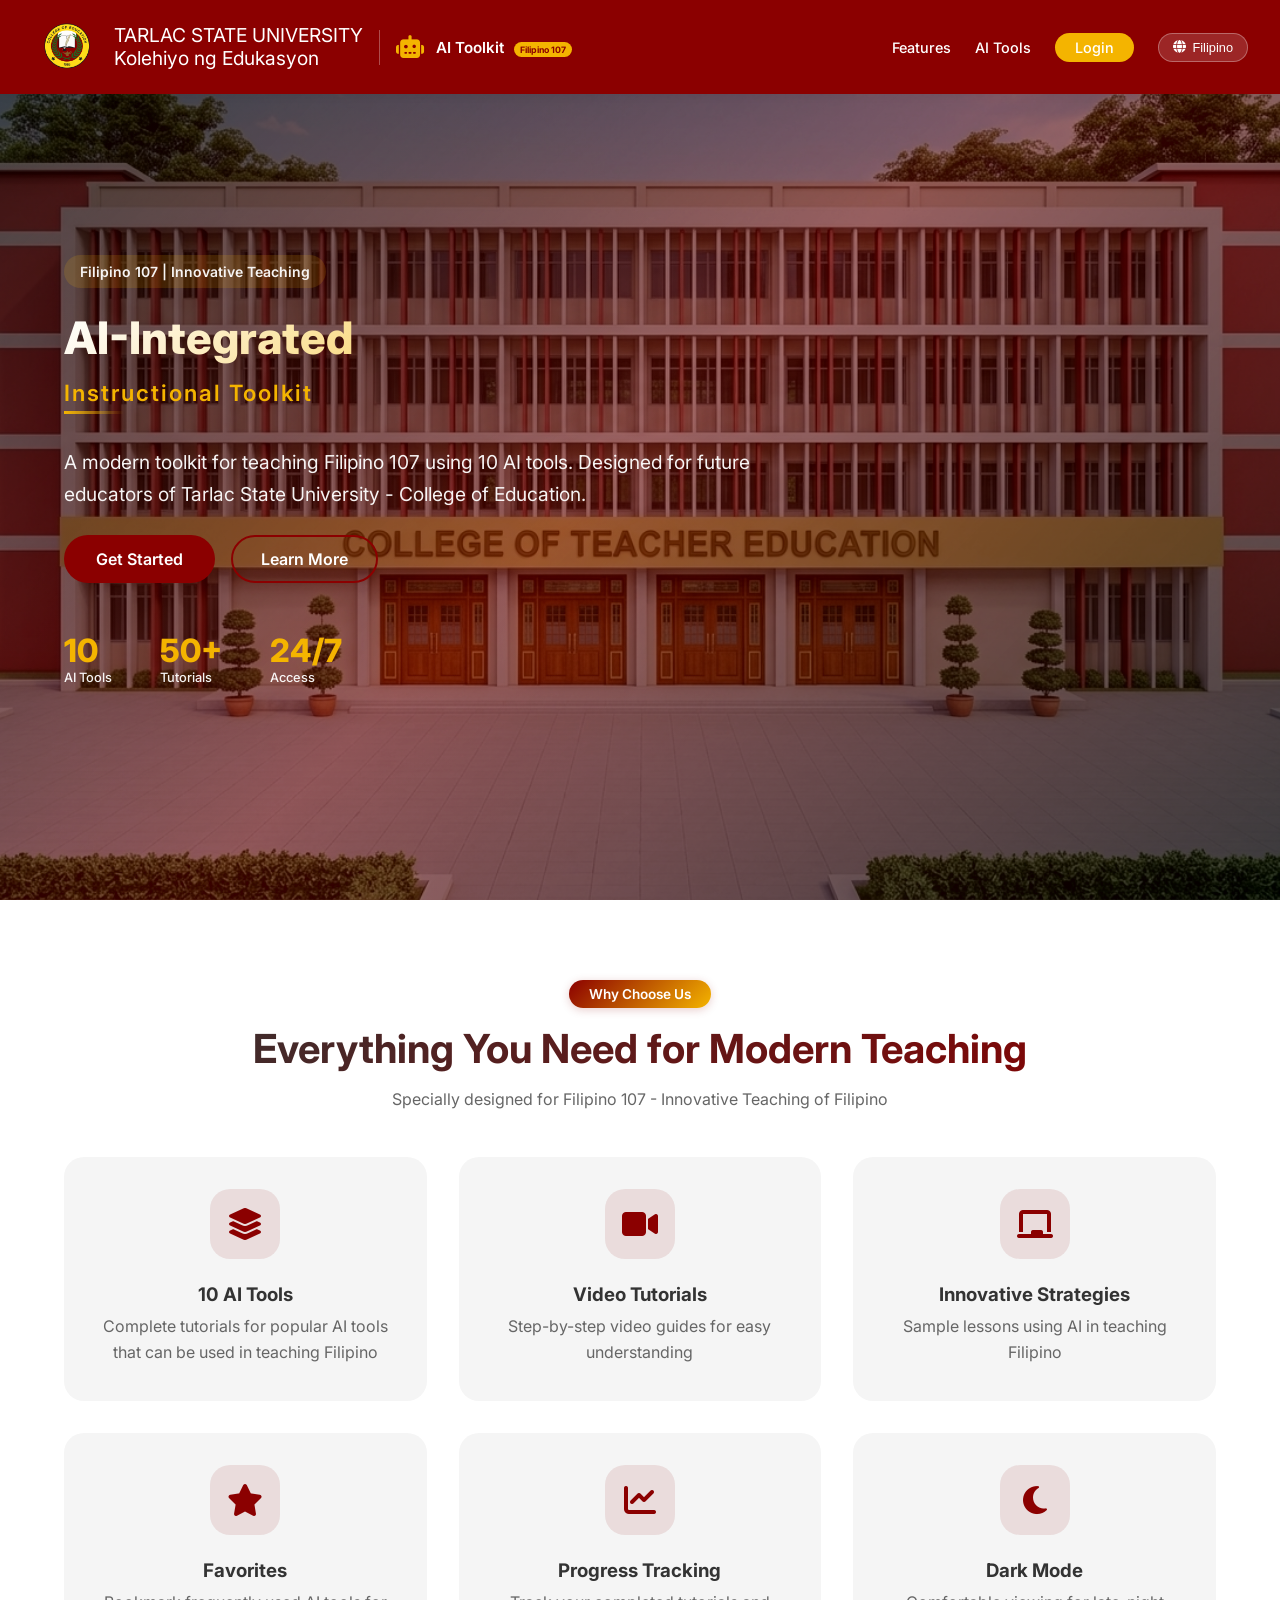
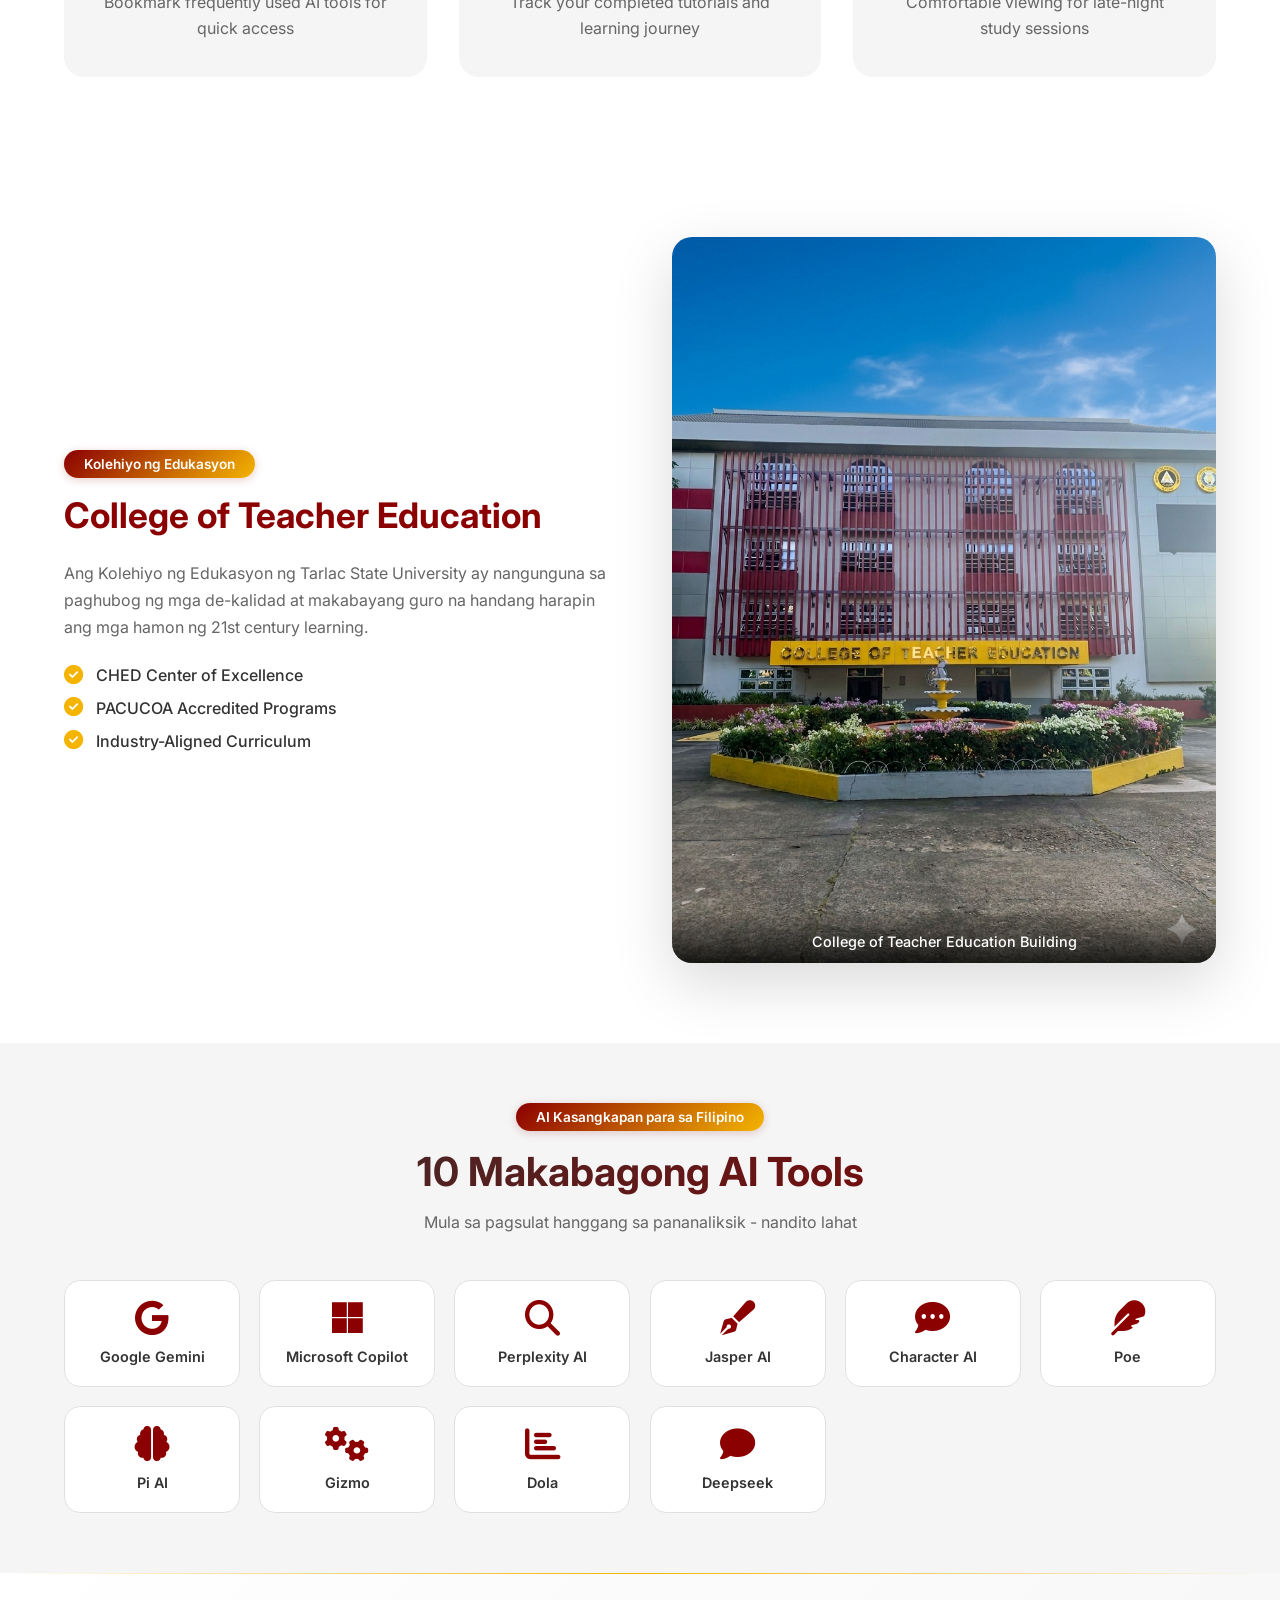
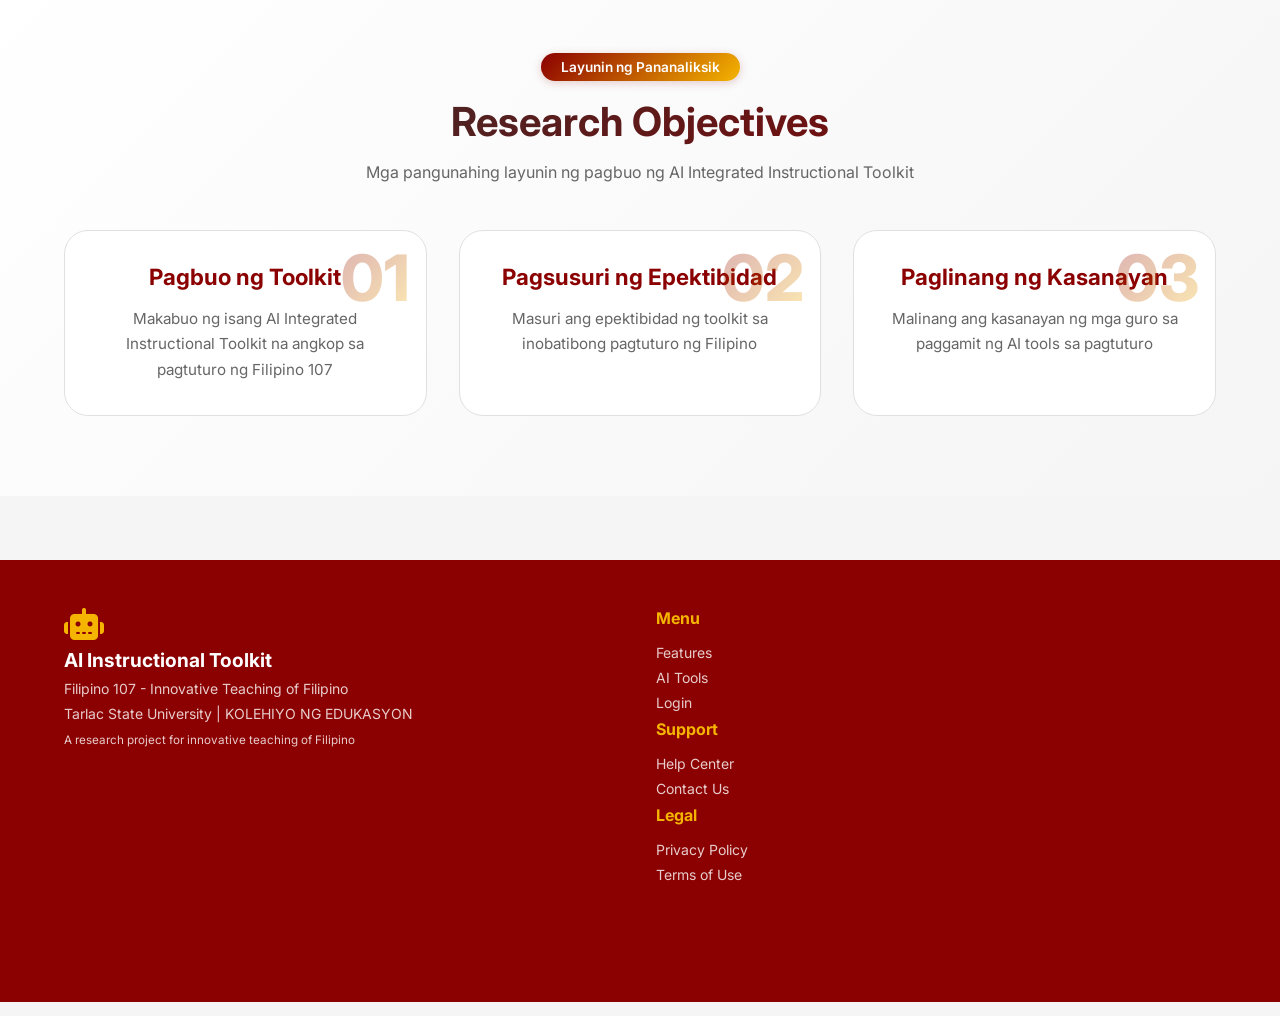
==== index.html @ 9d1700a6 "first commit" ====
<!DOCTYPE html>
<html lang="tl">

<head>
    <meta charset="UTF-8">
    <meta name="viewport" content="width=device-width, initial-scale=1.0, user-scalable=yes">
    <link rel="icon" type="image/png" href="/assets/images/TSU Logo.png" />
    <title>PAGBUO NG AI INTEGRATED INSTRUCTIONAL TOOLKIT | Filipino 107 - TSU</title>
    <link rel="stylesheet" href="style.css">
    <link href="https://fonts.googleapis.com/css2?family=Inter:wght@300;400;500;600;700;800&display=swap"
        rel="stylesheet">
    <link rel="stylesheet" href="https://cdnjs.cloudflare.com/ajax/libs/font-awesome/6.5.1/css/all.min.css">
</head>

<body class="landing-pro">
    <!-- Navigation Bar -->
    <nav class="navbar animate-fade-up">
        <div class="nav-container">
            <div class="logo">
                <img class="school-logo" src="assets/images/COE Logo.png" alt="COE Logo">
                <div class="tsu-text">
                    <span>TARLAC STATE UNIVERSITY</span>
                    <span>Kolehiyo ng Edukasyon</span>
                </div>
                <div class="logo-divider"></div>
                <i class="fas fa-robot animate-pulse"></i>
                <span class="brand-text">AI Toolkit <span class="pro-badge">Filipino 107</span></span>
            </div>

            <button class="mobile-menu-btn" id="mobileMenuBtn">
                <i class="fas fa-bars"></i>
            </button>

            <div class="nav-links" id="navLinks">
                <a href="#features">Features</a>
                <a href="#tools">AI Tools</a>
                <a href="login.html" class="nav-cta-btn">Login</a>
                <button id="langToggle" class="lang-toggle-btn">
                    <i class="fas fa-globe"></i> Filipino
                </button>
            </div>
        </div>
    </nav>

    <!-- Hero Section -->
    <section class="hero-pro hero-with-building">
        <div class="hero-overlay"></div>
        <div class="hero-bg-building">
            <div class="building-image-container">
                <img src="assets/images/COED Building Top.png" alt="College of Teacher Education Building"
                    class="cte-building-img">
            </div>
        </div>
        <div class="hero-bg-gradient"></div>
        <div class="hero-content-full">
            <div class="hero-badge animate-fade-up" data-key="heroBadge">
                <i class="fas fa-graduation-cap"></i> Tarlac State University | College of Teacher Education
            </div>
            <h1 class="hero-title-full animate-fade-left">
                <span class="research-title-main" data-key="heroTitle1">
                    PAGBUO NG AI INTEGRATED<br>
                    INSTRUCTIONAL TOOLKIT
                </span>
                <span class="research-title-sub" data-key="heroTitle2">
                    Batayan sa Inobatibong Pagtuturo ng Filipino 107
                </span>
            </h1>
            <p class="hero-description animate-fade-right" data-key="heroDesc">
                Isang makabagong toolkit para sa pagtuturo ng Filipino 107 gamit ang 10 AI tools.
                Dinisenyo para sa mga magiging guro ng Kolehiyo ng Edukasyon - Tarlac State University.
            </p>
            <div class="hero-buttons-pro animate-fade-up">
                <a href="login.html" class="btn-primary-pro hover-scale" data-key="heroBtnStart">
                    Simulan <i class="fas fa-arrow-right"></i>
                </a>
                <a href="#features" class="btn-secondary-pro hover-scale" data-key="heroBtnLearn">
                    Alamin Pa <i class="fas fa-play"></i>
                </a>
            </div>
            <div class="hero-stats stagger-children">
                <div class="stat">
                    <span class="stat-number">10</span>
                    <span class="stat-label" data-key="statTools">AI Kasangkapan</span>
                </div>
                <div class="stat">
                    <span class="stat-number">50+</span>
                    <span class="stat-label" data-key="statTuts">Tutorial</span>
                </div>
                <div class="stat">
                    <span class="stat-number">24/7</span>
                    <span class="stat-label" data-key="statAccess">Access</span>
                </div>
            </div>
        </div>
    </section>

    <!-- Features Section -->
    <section id="features" class="features-pro">
        <div class="container">
            <div class="section-header scroll-reveal">
                <span class="section-tag" data-key="featuresTag">Mga Tampok ng Toolkit</span>
                <h2 data-key="featuresTitle">Lahat ng Kailangan sa Makabagong Pagtuturo ng Filipino</h2>
                <p data-key="featuresSub">Espesyal na ginawa para sa Filipino 107 - Inobatibong Pagtuturo ng Filipino
                </p>
            </div>
            <div class="features-grid-pro">
                <div class="feature-card-pro hover-lift hover-glow scroll-reveal">
                    <div class="feature-icon-pro"><i class="fas fa-layer-group"></i></div>
                    <h3 data-key="feature1Title">10 AI Kasangkapan</h3>
                    <p data-key="feature1Desc">Kompletong tutorial para sa mga sikat na AI tools na pwedeng gamitin sa
                        pagtuturo ng Filipino</p>
                </div>
                <div class="feature-card-pro hover-lift hover-glow scroll-reveal">
                    <div class="feature-icon-pro"><i class="fas fa-video"></i></div>
                    <h3 data-key="feature2Title">Video Tutorial sa Filipino</h3>
                    <p data-key="feature2Desc">Step-by-step video guides na naka-Filipino para madaling maintindihan</p>
                </div>
                <div class="feature-card-pro hover-lift hover-glow scroll-reveal">
                    <div class="feature-icon-pro"><i class="fas fa-chalkboard"></i></div>
                    <h3 data-key="feature3Title">Inobatibong Estratehiya</h3>
                    <p data-key="feature3Desc">Mga halimbawa ng leksyon gamit ang AI sa pagtuturo ng Filipino</p>
                </div>
                <div class="feature-card-pro hover-lift hover-glow scroll-reveal">
                    <div class="feature-icon-pro"><i class="fas fa-star"></i></div>
                    <h3 data-key="feature4Title">Mga Paborito</h3>
                    <p data-key="feature4Desc">I-bookmark ang mga madalas gamiting AI tools para sa mabilis na access
                    </p>
                </div>
                <div class="feature-card-pro hover-lift hover-glow scroll-reveal">
                    <div class="feature-icon-pro"><i class="fas fa-chart-line"></i></div>
                    <h3 data-key="feature5Title">Pagsubaybay sa Progreso</h3>
                    <p data-key="feature5Desc">Subaybayan ang iyong natapos na mga tutorial at learning journey</p>
                </div>
                <div class="feature-card-pro hover-lift hover-glow scroll-reveal">
                    <div class="feature-icon-pro"><i class="fas fa-moon"></i></div>
                    <h3 data-key="feature6Title">Dark Mode</h3>
                    <p data-key="feature6Desc">Komportableng pag-aaral kahit gabi na may dark/light mode toggle</p>
                </div>
            </div>
        </div>
    </section>

    <!-- College Showcase Section -->
    <section class="college-showcase">
        <div class="container">
            <div class="showcase-wrapper">
                <div class="showcase-content scroll-reveal">
                    <span class="section-tag">Kolehiyo ng Edukasyon</span>
                    <h2>College of Teacher Education</h2>
                    <p>Ang Kolehiyo ng Edukasyon ng Tarlac State University ay nangunguna sa paghubog ng mga de-kalidad
                        at makabayang guro na handang harapin ang mga hamon ng 21st century learning.</p>
                    <div class="showcase-features">
                        <div class="showcase-feature hover-scale">
                            <i class="fas fa-check-circle"></i>
                            <span>CHED Center of Excellence</span>
                        </div>
                        <div class="showcase-feature hover-scale">
                            <i class="fas fa-check-circle"></i>
                            <span>PACUCOA Accredited Programs</span>
                        </div>
                        <div class="showcase-feature hover-scale">
                            <i class="fas fa-check-circle"></i>
                            <span>Industry-Aligned Curriculum</span>
                        </div>
                    </div>
                </div>
                <div class="showcase-image hover-lift scroll-reveal">
                    <img src="assets/images/COED Building Bottom.png" alt="CTE Building">
                    <div class="image-caption">College of Teacher Education Building</div>
                </div>
            </div>
        </div>
    </section>

    <!-- Tools Preview Section - ALL 10 AI TOOLS -->
    <section id="tools" class="tools-preview-pro">
        <div class="container">
            <div class="section-header scroll-reveal">
                <span class="section-tag" data-key="toolsTag">AI Kasangkapan para sa Filipino</span>
                <h2 data-key="toolsTitle">10 Makabagong AI Tools</h2>
                <p data-key="toolsSub">Mula sa pagsulat hanggang sa pananaliksik - nandito lahat</p>
            </div>
            <div class="tools-grid-preview stagger-children">
                <div class="tool-preview-card hover-lift hover-glow">
                    <i class="fab fa-google animate-float"></i>
                    <span>Google Gemini</span>
                </div>
                <div class="tool-preview-card hover-lift hover-glow">
                    <i class="fab fa-microsoft animate-float"></i>
                    <span>Microsoft Copilot</span>
                </div>
                <div class="tool-preview-card hover-lift hover-glow">
                    <i class="fas fa-search animate-float"></i>
                    <span>Perplexity AI</span>
                </div>
                <div class="tool-preview-card hover-lift hover-glow">
                    <i class="fas fa-pen-fancy animate-float"></i>
                    <span>Jasper AI</span>
                </div>
                <div class="tool-preview-card hover-lift hover-glow">
                    <i class="fas fa-comment-dots animate-float"></i>
                    <span>Character AI</span>
                </div>
                <div class="tool-preview-card hover-lift hover-glow">
                    <i class="fas fa-feather animate-float"></i>
                    <span>Poe</span>
                </div>
                <div class="tool-preview-card hover-lift hover-glow">
                    <i class="fas fa-brain animate-float"></i>
                    <span>Pi AI</span>
                </div>
                <div class="tool-preview-card hover-lift hover-glow">
                    <i class="fas fa-cogs animate-float"></i>
                    <span>Gizmo</span>
                </div>
                <div class="tool-preview-card hover-lift hover-glow">
                    <i class="fas fa-chart-bar animate-float"></i>
                    <span>Dola</span>
                </div>
                <div class="tool-preview-card hover-lift hover-glow">
                    <i class="fas fa-comment animate-float"></i>
                    <span>Deepseek</span>
                </div>
            </div>
        </div>
    </section>

    <!-- Research Objectives Section -->
    <section class="research-obj">
        <div class="container">
            <div class="section-header scroll-reveal">
                <span class="section-tag">Layunin ng Pananaliksik</span>
                <h2>Research Objectives</h2>
                <p>Mga pangunahing layunin ng pagbuo ng AI Integrated Instructional Toolkit</p>
            </div>
            <div class="objectives-grid">
                <div class="objective-card hover-lift scroll-reveal">
                    <div class="objective-number">01</div>
                    <h3>Pagbuo ng Toolkit</h3>
                    <p>Makabuo ng isang AI Integrated Instructional Toolkit na angkop sa pagtuturo ng Filipino 107</p>
                </div>
                <div class="objective-card hover-lift scroll-reveal">
                    <div class="objective-number">02</div>
                    <h3>Pagsusuri ng Epektibidad</h3>
                    <p>Masuri ang epektibidad ng toolkit sa inobatibong pagtuturo ng Filipino</p>
                </div>
                <div class="objective-card hover-lift scroll-reveal">
                    <div class="objective-number">03</div>
                    <h3>Paglinang ng Kasanayan</h3>
                    <p>Malinang ang kasanayan ng mga guro sa paggamit ng AI tools sa pagtuturo</p>
                </div>
            </div>
        </div>
    </section>

    <!-- Footer -->
    <footer class="footer-pro">
        <div class="footer-content">
            <div class="footer-logo scroll-reveal">
                <i class="fas fa-robot animate-float"></i>
                <span data-key="footerTitle">AI Integrated Instructional Toolkit</span>
                <p data-key="footerSub">Filipino 107 - Inobatibong Pagtuturo ng Filipino</p>
                <p class="mt-1">Tarlac State University | KOLEHIYO NG EDUKASYON</p>
                <p class="mt-1"><small data-key="footerResearch">Isang proyektong pananaliksik para sa inobatibong
                        pagtuturo ng Filipino</small></p>
            </div>
            <div class="footer-links">
                <div class="link-group scroll-reveal">
                    <h4 data-key="footerMenu">Menu</h4>
                    <a href="#features" class="hover-scale" data-key="footerFeatures">Mga Tampok</a>
                    <a href="#tools" class="hover-scale" data-key="footerTools">AI Kasangkapan</a>
                    <a href="login.html" class="hover-scale" data-key="footerLogin">Mag-login</a>
                </div>
                <div class="link-group scroll-reveal">
                    <h4 data-key="footerSupport">Suporta</h4>
                    <a href="#" class="hover-scale" data-key="footerHelp">Help Center</a>
                    <a href="#" class="hover-scale" data-key="footerContact">Makipag-ugnayan</a>
                </div>
                <div class="link-group scroll-reveal">
                    <h4 data-key="footerLegal">Legal</h4>
                    <a href="#" class="hover-scale" data-key="footerPrivacy">Patakaran sa Privacy</a>
                    <a href="#" class="hover-scale" data-key="footerTerms">Terms of Use</a>
                </div>
            </div>
        </div>
        <div class="footer-bottom scroll-reveal">
            <p data-key="footerCopyright">© 2024 AI Integrated Instructional Toolkit | Filipino 107 - Tarlac State
                University</p>
            <p><small>KOLEHIYO NG EDUKASYON | College of Education</small></p>
        </div>
    </footer>

    <!-- Scroll to Top Button -->
    <button id="scrollTopBtn" class="scroll-top-btn" aria-label="Scroll to top">
        <i class="fas fa-arrow-up"></i>
    </button>


    <script src="script.js"></script>
    <script src="translations.js"></script>

    <script>
        document.addEventListener('DOMContentLoaded', function () {
            // Mobile menu toggle
            const mobileMenuBtn = document.getElementById('mobileMenuBtn');
            const navLinks = document.getElementById('navLinks');

            if (mobileMenuBtn && navLinks) {
                mobileMenuBtn.addEventListener('click', function (e) {
                    e.stopPropagation();
                    navLinks.classList.toggle('show');
                    const icon = mobileMenuBtn.querySelector('i');
                    if (navLinks.classList.contains('show')) {
                        icon.classList.remove('fa-bars');
                        icon.classList.add('fa-times');
                    } else {
                        icon.classList.remove('fa-times');
                        icon.classList.add('fa-bars');
                    }
                });

                document.addEventListener('click', function (event) {
                    if (!navLinks.contains(event.target) && !mobileMenuBtn.contains(event.target)) {
                        navLinks.classList.remove('show');
                        const icon = mobileMenuBtn.querySelector('i');
                        if (icon) {
                            icon.classList.remove('fa-times');
                            icon.classList.add('fa-bars');
                        }
                    }
                });

                const links = navLinks.querySelectorAll('a');
                links.forEach(link => {
                    link.addEventListener('click', function () {
                        navLinks.classList.remove('show');
                        const icon = mobileMenuBtn.querySelector('i');
                        if (icon) {
                            icon.classList.remove('fa-times');
                            icon.classList.add('fa-bars');
                        }
                    });
                });
            }

            // Smooth scroll for anchor links
            document.querySelectorAll('a[href^="#"]').forEach(anchor => {
                anchor.addEventListener('click', function (e) {
                    const href = this.getAttribute('href');
                    if (href !== "#" && href !== "" && href !== "login.html") {
                        const target = document.querySelector(href);
                        if (target) {
                            e.preventDefault();
                            target.scrollIntoView({
                                behavior: 'smooth',
                                block: 'start'
                            });
                        }
                    }
                });
            });

            // Scroll to Top Button functionality
            const scrollTopBtn = document.getElementById('scrollTopBtn');

            // Show/hide button based on scroll position
            window.addEventListener('scroll', function () {
                if (window.pageYOffset > 300) { // Show after scrolling 300px
                    scrollTopBtn.classList.add('show');
                } else {
                    scrollTopBtn.classList.remove('show');
                }
            });

            // Scroll to top when clicked
            scrollTopBtn.addEventListener('click', function () {
                window.scrollTo({
                    top: 0,
                    behavior: 'smooth'
                });
            });

            // Scroll Reveal Animation
            const revealElements = document.querySelectorAll('.scroll-reveal');

            function checkReveal() {
                const windowHeight = window.innerHeight;
                const revealPoint = 100;

                revealElements.forEach(element => {
                    const elementTop = element.getBoundingClientRect().top;
                    if (elementTop < windowHeight - revealPoint) {
                        element.classList.add('revealed');
                    }
                });
            }

            checkReveal();
            window.addEventListener('scroll', checkReveal);

            // Add animation to stat numbers
            const statNumbers = document.querySelectorAll('.stat-number');
            statNumbers.forEach(stat => {
                stat.classList.add('animate-bounce');
            });
        });
    </script>
</body>

</html>
---- style.css ----
* {
    margin: 0;
    padding: 0;
    box-sizing: border-box;
}

body {
    font-family: 'Inter', sans-serif;
    background: #F5F5F5;
    transition: background 0.3s, color 0.3s;
}

/* Force dark mode to work - Add this at the top of your CSS */
body.dark-mode {
    --bg-primary: #1a1a2e;
    --bg-secondary: #16213e;
    --text-primary: #ffffff;
    --text-secondary: #a0a0a0;
    --text-muted: #6c757d;
    --card-bg: #0f3460;
    --border-color: #2c3e66;
    background: #16213e;
    color: #ffffff;
}

/* Make sure dark mode navbar changes color */
body.dark-mode .dashboard-nav,
body.dark-mode .navbar {
    background: #0f0f1a !important;
}

body.dark-mode .nav-right {
    background: #0f0f1a !important;
}

body.dark-mode .logo span,
body.dark-mode .brand-text {
    color: white;
}

body.dark-mode .tool-card-pro {
    background: #0f3460;
    border-color: #2c3e66;
}

body.dark-mode .tool-card-pro p {
    color: #a0a0a0;
}

body.dark-mode .filter-btn {
    color: #a0a0a0;
    border-color: #2c3e66;
}

body.dark-mode .filter-btn.active {
    background: linear-gradient(135deg, #8B0000, #C89000);
    color: white;
}

body.dark-mode .search-bar {
    background: #0f3460;
    border-color: #2c3e66;
}

body.dark-mode .search-bar input {
    color: white;
}

body.dark-mode .search-bar input::placeholder {
    color: #6c757d;
}

body.dark-mode .motivation-card {
    background: rgba(244, 180, 0, 0.1);
}

body.dark-mode .modal-content {
    background: #1a1a2e;
}

body.dark-mode .completed-item {
    background: #0f3460;
}

body.dark-mode .stat-item {
    border-bottom-color: #2c3e66;
}

/* ========== TSU COLOR PALETTE ========== */
:root {
    /* TSU Primary Colors */
    --tsu-maroon: #8B0000;
    --tsu-gold: #F4B400;
    --tsu-gold-dark: #C89000;
    --tsu-gold-light: #FFD54F;

    /* TSU Neutral Colors */
    --tsu-white: #FFFFFF;
    --tsu-gray-light: #F5F5F5;
    --tsu-gray-dark: #333333;

    /* System Variables (using TSU colors) */
    --bg-primary: var(--tsu-white);
    --bg-secondary: var(--tsu-gray-light);
    --text-primary: var(--tsu-gray-dark);
    --text-secondary: #666666;
    --text-muted: #999999;
    --card-bg: var(--tsu-white);
    --border-color: #E0E0E0;

    /* Gradients using TSU colors */
    --gradient-maroon: linear-gradient(135deg, #8B0000, #6B0000);
    --gradient-gold: linear-gradient(135deg, #F4B400, #D4A000);
    --gradient-maroon-gold: linear-gradient(135deg, #8B0000, #F4B400);

    --shadow: 0 10px 40px rgba(0, 0, 0, 0.1);
    --shadow-sm: 0 2px 10px rgba(0, 0, 0, 0.05);
    --shadow-lg: 0 20px 60px rgba(0, 0, 0, 0.15);
}

/* Dark Mode - Adjusted for TSU colors */
body.dark-mode {
    --bg-primary: #1a1a2e;
    --bg-secondary: #16213e;
    --text-primary: #ffffff;
    --text-secondary: #a0a0a0;
    --text-muted: #6c757d;
    --card-bg: #0f3460;
    --border-color: #2c3e66;
    --shadow: 0 10px 40px rgba(0, 0, 0, 0.3);
    --shadow-sm: 0 2px 10px rgba(0, 0, 0, 0.2);
    --shadow-lg: 0 20px 60px rgba(0, 0, 0, 0.4);
}

body {
    background: var(--bg-secondary);
    color: var(--text-primary);
}

/* ========== TYPOGRAPHY ========== */
h1,
h2,
h3,
h4,
h5,
h6 {
    color: var(--text-primary);
    font-weight: 700;
}

a {
    text-decoration: none;
    transition: all 0.3s ease;
}

/* ========== SCROLLBAR - TSU Colors ========== */
::-webkit-scrollbar {
    width: 10px;
}

::-webkit-scrollbar-track {
    background: var(--bg-secondary);
}

::-webkit-scrollbar-thumb {
    background: var(--tsu-maroon);
    border-radius: 10px;
}

::-webkit-scrollbar-thumb:hover {
    background: var(--tsu-gold-dark);
}

/* ========== NAVIGATION - TSU Maroon ========== */
/* ========== NAVIGATION - RESPONSIVE WITH LARGE LOGO ========== */
.navbar,
.dashboard-nav {
    background: var(--tsu-maroon);
    box-shadow: var(--shadow-sm);
    position: fixed;
    width: 100%;
    top: 0;
    z-index: 1000;
    padding: 0.5rem 0;
}

.nav-container {
    max-width: 1400px;
    margin: 0 auto;
    padding: 0.75rem 2rem;
    display: flex;
    justify-content: space-between;
    align-items: center;
    gap: 1rem;
}

/* Logo Container */
.logo {
    display: flex;
    align-items: center;
    gap: 1rem;
    flex-wrap: wrap;
}

/* Large School Logo */
.school-logo {
    width: 120px;
    height: 120px;
    object-fit: contain;
    border-radius: 50%;
    background: var(--tsu-white);
    padding: 5px;
    box-shadow: 0 2px 8px rgba(0, 0, 0, 0.2);
    transition: transform 0.3s ease;
}

.school-logo:hover {
    transform: scale(1.05);
}

/* TSU Text Container */
.tsu-text {
    display: flex;
    flex-direction: column;
    line-height: 1.2;
}

.tsu-name {
    font-size: 0.8rem;
    font-weight: 700;
    letter-spacing: 0.5px;
    color: var(--tsu-gold);
    white-space: nowrap;
}

.tsu-tagline {
    font-size: 0.65rem;
    opacity: 0.9;
    color: white;
    white-space: nowrap;
}

/* Divider */
.logo-divider {
    width: 1px;
    height: 40px;
    background: rgba(255, 255, 255, 0.3);
    margin: 0 0.25rem;
}

/* Robot Icon */
.logo i.fa-robot {
    font-size: 1.6rem;
    color: var(--tsu-gold);
}

/* Brand Text */
.brand-text {
    font-size: 1rem;
    font-weight: 600;
    color: white;
    white-space: nowrap;
}

.pro-badge {
    background: var(--tsu-gold);
    font-size: 0.6rem;
    padding: 2px 6px;
    border-radius: 20px;
    color: var(--tsu-maroon);
    margin-left: 6px;
    font-weight: 700;
}

/* Navigation Links */
.nav-links {
    display: flex;
    gap: 1.5rem;
    align-items: center;
}

.nav-links a {
    text-decoration: none;
    color: var(--tsu-white);
    font-weight: 500;
    transition: all 0.3s ease;
    font-size: 0.9rem;
}

.nav-links a:hover {
    color: var(--tsu-gold);
}

/* FIXED LOGIN BUTTON */
.nav-login-btn {
    padding: 6px 18px !important;
    border: 2px solid #F4B400 !important;
    border-radius: 30px !important;
    background: transparent !important;
    color: #FFFFFF !important;
}

.nav-login-btn:hover {
    background: #F4B400 !important;
    color: #ffffff !important;
}

/* FIXED GET STARTED BUTTON */
.nav-cta-btn {
    background: #F4B400 !important;
    color: #8B0000 !important;
    padding: 6px 20px !important;
    border-radius: 30px !important;
    font-weight: 700 !important;
}

.nav-cta-btn:hover {
    background: #C89000 !important;
    color: #8B0000 !important;
    transform: translateY(-2px);
}

/* FORCE FIX - ADD AT VERY END */
.nav-login-btn {
    border: 2px solid #F4B400 !important;
    background: transparent !important;
    color: white !important;
}

.nav-login-btn:hover {
    background: #F4B400 !important;
    color: #8B0000 !important;
}

.nav-cta-btn {
    background: #F4B400 !important;
    color: #ffffff !important;
}

.nav-cta-btn:hover {
    background: #C89000 !important;
    color: #8B0000 !important;
}

/* Language Toggle Button */
.lang-toggle-btn {
    background: rgba(255, 255, 255, 0.15);
    border: 1px solid rgba(255, 255, 255, 0.3);
    color: white;
    padding: 6px 14px;
    border-radius: 30px;
    cursor: pointer;
    font-size: 0.8rem;
    font-weight: 500;
    transition: all 0.3s;
    display: flex;
    align-items: center;
    gap: 6px;
}

.lang-toggle-btn:hover {
    background: rgba(255, 255, 255, 0.25);
    border-color: var(--tsu-gold);
}

/* Mobile Menu Button */
.mobile-menu-btn {
    display: none;
    background: none;
    border: none;
    color: white;
    font-size: 1.5rem;
    cursor: pointer;
    padding: 8px;
    transition: all 0.3s;
}

.mobile-menu-btn:hover {
    color: var(--tsu-gold);
}

/* ========== RESPONSIVE NAVBAR ========== */

/* Tablet (768px - 1024px) */
@media (max-width: 1024px) {
    .nav-container {
        padding: 0.75rem 1.5rem;
    }

    .tsu-name {
        font-size: 0.7rem;
    }

    .tsu-tagline {
        font-size: 0.55rem;
    }

    .brand-text {
        font-size: 0.9rem;
    }

    .logo i.fa-robot {
        font-size: 1.4rem;
    }

    .nav-links {
        gap: 1rem;
    }

    .nav-links a {
        font-size: 0.85rem;
    }

    .nav-login-btn,
    .nav-cta-btn {
        padding: 5px 14px;
    }

    .lang-toggle-btn {
        padding: 5px 12px;
        font-size: 0.75rem;
    }
}

/* Mobile (up to 768px) */
@media (max-width: 768px) {
    .navbar {
        padding: 0;
    }

    .nav-container {
        padding: 0.75rem 1rem;
        flex-wrap: wrap;
        position: relative;
    }

    /* Logo section - keep large on mobile */
    .logo {
        flex: 1;
        gap: 0.75rem;
    }

    .school-logo {
        width: 50px;
        height: 50px;
    }

    .tsu-name {
        font-size: 0.6rem;
    }

    .tsu-tagline {
        font-size: 0.5rem;
    }

    .logo-divider {
        height: 30px;
    }

    .logo i.fa-robot {
        font-size: 1.2rem;
    }

    .brand-text {
        font-size: 0.8rem;
    }

    .pro-badge {
        font-size: 0.5rem;
        padding: 1px 4px;
    }

    /* Mobile Menu Button */
    .mobile-menu-btn {
        display: block;
    }

    /* Navigation Links - Mobile Dropdown */
    .nav-links {
        display: none;
        position: absolute;
        top: 100%;
        left: 0;
        right: 0;
        background: var(--tsu-maroon);
        flex-direction: column;
        padding: 1rem;
        gap: 1rem;
        z-index: 1000;
        border-top: 1px solid rgba(255, 255, 255, 0.1);
        box-shadow: 0 10px 20px rgba(0, 0, 0, 0.2);
    }

    .nav-links.show {
        display: flex;
    }

    .nav-links a {
        width: 100%;
        text-align: center;
        padding: 10px;
        font-size: 1rem;
    }

    .nav-login-btn,
    .nav-cta-btn {
        width: 100%;
        text-align: center;
    }

    .lang-toggle-btn {
        width: 100%;
        justify-content: center;
        margin-top: 0.5rem;
    }
}

/* Small Mobile (up to 480px) */
@media (max-width: 480px) {
    .nav-container {
        padding: 0.6rem 0.8rem;
    }

    /* Keep logo large but adjust spacing */
    .logo {
        gap: 0.5rem;
    }

    .school-logo {
        width: 45px;
        height: 45px;
    }

    .tsu-text {
        display: none;
        /* Hide text on very small screens to save space */
    }

    .logo-divider {
        display: none;
    }

    .logo i.fa-robot {
        font-size: 1.1rem;
    }

    .brand-text {
        font-size: 0.75rem;
    }

    .pro-badge {
        font-size: 0.45rem;
        padding: 1px 3px;
    }
}

/* Extra Small (up to 360px) */
@media (max-width: 360px) {
    .school-logo {
        width: 40px;
        height: 40px;
    }

    .brand-text {
        font-size: 0.7rem;
    }

    .logo i.fa-robot {
        font-size: 1rem;
    }
}

/* Fix for dashboard nav on mobile */
@media (max-width: 768px) {
    .dashboard-nav .nav-container {
        padding: 0.6rem 1rem;
    }

    .dashboard-nav .logo {
        gap: 0.5rem;
    }

    .dashboard-nav .school-logo {
        width: 45px;
        height: 45px;
    }

    .dashboard-nav .brand-text {
        font-size: 0.8rem;
    }
}

/* ========== HERO SECTION ========== */
.hero-pro {
    min-height: 100vh;
    display: flex;
    align-items: center;
    justify-content: space-between;
    padding: 120px 5% 80px;
    position: relative;
    overflow: hidden;
}

.hero-bg-gradient {
    position: absolute;
    top: 0;
    left: 0;
    right: 0;
    bottom: 0;
    background: radial-gradient(circle at 20% 50%, rgba(139, 0, 0, 0.05) 0%, transparent 50%);
}

.hero-content {
    flex: 1;
    max-width: 600px;
    z-index: 2;
}

.hero-badge {
    display: inline-flex;
    align-items: center;
    gap: 8px;
    background: rgba(244, 180, 0, 0.15);
    padding: 8px 16px;
    border-radius: 50px;
    font-size: 0.875rem;
    margin-bottom: 1.5rem;
    color: var(--tsu-maroon);
    font-weight: 600;
}

.hero-title-pro {
    font-size: 3.5rem;
    font-weight: 800;
    line-height: 1.2;
    margin-bottom: 1.5rem;
}

.gradient-text {
    background: linear-gradient(135deg, var(--tsu-maroon), var(--tsu-gold));
    -webkit-background-clip: text;
    background-clip: text;
    color: transparent;
}

.hero-description {
    font-size: 1.125rem;
    color: var(--text-secondary);
    line-height: 1.6;
    margin-bottom: 2rem;
}

.hero-buttons-pro {
    display: flex;
    gap: 1rem;
    margin-bottom: 3rem;
    flex-wrap: wrap;
}

.btn-primary-pro {
    background: var(--tsu-maroon);
    color: white;
    padding: 14px 32px;
    border-radius: 50px;
    text-decoration: none;
    font-weight: 600;
    display: inline-flex;
    align-items: center;
    gap: 8px;
    transition: transform 0.3s, box-shadow 0.3s;
}

.btn-primary-pro:hover {
    background: #6B0000;
    transform: translateY(-2px);
    box-shadow: 0 10px 30px rgba(139, 0, 0, 0.3);
    color: white;
}

.btn-secondary-pro {
    background: transparent;
    border: 2px solid var(--tsu-maroon);
    color: white;
    padding: 12px 28px;
    border-radius: 50px;
    text-decoration: none;
    font-weight: 600;
    display: inline-flex;
    align-items: center;
    gap: 8px;
    transition: all 0.3s;
}

.btn-secondary-pro:hover {
    background: var(--tsu-maroon);
    color: white;
}

.hero-stats {
    display: flex;
    gap: 3rem;
    flex-wrap: wrap;
}

.stat {
    display: flex;
    flex-direction: column;
}

.stat-number {
    font-size: 2rem;
    font-weight: 800;
    color: var(--tsu-maroon);
}

.stat-label {
    font-size: 0.875rem;
    color: var(--text-secondary);
}

.hero-image {
    flex: 1;
    position: relative;
    height: 500px;
}

.floating-card {
    position: absolute;
    background: var(--card-bg);
    padding: 1rem 1.5rem;
    border-radius: 15px;
    display: flex;
    align-items: center;
    gap: 12px;
    box-shadow: var(--shadow);
    animation: float 3s ease-in-out infinite;
    border-left: 4px solid var(--tsu-gold);
}

.card-1 {
    top: 20%;
    left: 10%;
    animation-delay: 0s;
}

.card-2 {
    top: 50%;
    right: 10%;
    animation-delay: 1s;
}

.card-3 {
    bottom: 20%;
    left: 20%;
    animation-delay: 2s;
}

@keyframes float {

    0%,
    100% {
        transform: translateY(0px);
    }

    50% {
        transform: translateY(-20px);
    }
}

/* ========== FEATURES SECTION ========== */
.features-pro {
    padding: 80px 5%;
    background: var(--bg-primary);
}

.container {
    max-width: 1200px;
    margin: 0 auto;
}

.section-header {
    text-align: center;
    margin-bottom: 3rem;
}

.section-tag {
    display: inline-block;
    background: rgba(244, 180, 0, 0.15);
    padding: 6px 16px;
    border-radius: 50px;
    font-size: 0.875rem;
    font-weight: 600;
    margin-bottom: 1rem;
    color: var(--tsu-maroon);
}

.section-header h2 {
    font-size: 2.5rem;
    margin-bottom: 1rem;
}

.section-header p {
    color: var(--text-secondary);
    max-width: 600px;
    margin: 0 auto;
}

.features-grid-pro {
    display: grid;
    grid-template-columns: repeat(auto-fit, minmax(350px, 1fr));
    gap: 2rem;
}

.feature-card-pro {
    background: var(--bg-secondary);
    padding: 2rem;
    border-radius: 20px;
    transition: transform 0.3s, box-shadow 0.3s;
    text-align: center;
    border-bottom: 4px solid transparent;
}

.feature-card-pro:hover {
    transform: translateY(-5px);
    box-shadow: var(--shadow);
    border-bottom-color: var(--tsu-gold);
}

.feature-icon-pro {
    width: 70px;
    height: 70px;
    background: rgba(139, 0, 0, 0.1);
    border-radius: 20px;
    display: flex;
    align-items: center;
    justify-content: center;
    margin: 0 auto 1.5rem;
}

.feature-icon-pro i {
    font-size: 2rem;
    color: var(--tsu-maroon);
}

.feature-card-pro h3 {
    margin-bottom: 0.5rem;
}

.feature-card-pro p {
    color: var(--text-secondary);
    line-height: 1.6;
}

/* ========== TOOLS PREVIEW SECTION ========== */
.tools-preview-pro {
    padding: 60px 5%;
    background: var(--bg-secondary);
}

.tools-marquee {
    overflow: hidden;
    white-space: nowrap;
    margin-top: 2rem;
}

.tools-scroll {
    display: inline-block;
    animation: scroll 20s linear infinite;
}

.tools-scroll span {
    display: inline-block;
    padding: 10px 20px;
    margin: 0 10px;
    background: var(--card-bg);
    border-radius: 50px;
    font-weight: 500;
    box-shadow: var(--shadow-sm);
    color: var(--tsu-maroon);
    border: 1px solid rgba(139, 0, 0, 0.1);
}

.tools-scroll span i {
    color: var(--tsu-gold);
    margin-right: 8px;
}

@keyframes scroll {
    0% {
        transform: translateX(0);
    }

    100% {
        transform: translateX(-50%);
    }
}

/* ========== CTA SECTION - TSU Colors ========== */
.cta-pro {
    background: var(--tsu-maroon);
    padding: 80px 5%;
    text-align: center;
    color: white;
}

.cta-content h2 {
    font-size: 2.5rem;
    margin-bottom: 1rem;
    color: white;
}

.cta-content p {
    margin-bottom: 2rem;
    opacity: 0.9;
}

.btn-cta {
    background: var(--tsu-gold);
    color: var(--tsu-maroon);
    padding: 14px 32px;
    border-radius: 50px;
    text-decoration: none;
    font-weight: 700;
    display: inline-flex;
    align-items: center;
    gap: 8px;
    transition: transform 0.3s;
}

.btn-cta:hover {
    transform: translateY(-2px);
    background: var(--tsu-gold-dark);
    box-shadow: 0 10px 30px rgba(0, 0, 0, 0.2);
}

/* ========== DASHBOARD ========== */
.dashboard-pro-container {
    max-width: 1400px;
    margin: 80px auto 0;
    padding: 2rem;
}

.welcome-section {
    background: var(--tsu-maroon);
    border-radius: 20px;
    padding: 2rem;
    display: flex;
    justify-content: space-between;
    align-items: center;
    margin-bottom: 2rem;
    color: white;
    flex-wrap: wrap;
    gap: 1rem;
}

.welcome-text h1 {
    font-size: 1.8rem;
    margin-bottom: 0.5rem;
    color: white;
}

.welcome-text p {
    opacity: 0.9;
}

.streak-card {
    background: rgba(244, 180, 0, 0.2);
    padding: 1rem 1.5rem;
    border-radius: 15px;
    display: flex;
    align-items: center;
    gap: 1rem;
    backdrop-filter: blur(10px);
}

.streak-card i {
    font-size: 2rem;
    color: var(--tsu-gold);
}

/* Search Section */
.search-section {
    margin-bottom: 2rem;
}

.search-bar {
    background: var(--bg-primary);
    border-radius: 50px;
    padding: 1rem 1.5rem;
    display: flex;
    align-items: center;
    gap: 1rem;
    margin-bottom: 1.5rem;
    box-shadow: var(--shadow-sm);
    border: 1px solid var(--border-color);
}

.search-bar i {
    color: var(--tsu-maroon);
    font-size: 1.2rem;
}

.search-bar input {
    flex: 1;
    border: none;
    outline: none;
    background: transparent;
    font-size: 1rem;
    color: var(--text-primary);
}

.search-bar input::placeholder {
    color: var(--text-muted);
}

.filter-buttons {
    display: flex;
    gap: 1rem;
    flex-wrap: wrap;
}

.filter-btn {
    padding: 0.6rem 1.5rem;
    border: 2px solid var(--border-color);
    background: transparent;
    border-radius: 50px;
    cursor: pointer;
    transition: all 0.3s;
    color: var(--text-primary);
    font-weight: 500;
}

.filter-btn:hover {
    border-color: var(--tsu-maroon);
    color: var(--tsu-maroon);
}

.filter-btn.active {
    background: var(--tsu-maroon);
    border-color: transparent;
    color: white;
}

/* Tools Grid */
.tools-grid-pro {
    display: grid;
    grid-template-columns: repeat(auto-fill, minmax(320px, 1fr));
    gap: 1.5rem;
}

.tool-card-pro {
    background: var(--card-bg);
    border-radius: 20px;
    padding: 1.5rem;
    text-decoration: none;
    color: var(--text-primary);
    transition: all 0.3s;
    border: 1px solid var(--border-color);
    position: relative;
    display: block;
}

.tool-card-pro:hover {
    transform: translateY(-5px);
    box-shadow: var(--shadow);
    border-color: var(--tsu-gold);
}

.tool-header-pro {
    display: flex;
    justify-content: space-between;
    align-items: center;
    margin-bottom: 1rem;
}

.tool-icon-pro {
    font-size: 2.5rem;
}

.favorite-btn {
    background: none;
    border: none;
    font-size: 1.3rem;
    cursor: pointer;
    transition: transform 0.2s;
    color: var(--tsu-gold);
}

.favorite-btn:hover {
    transform: scale(1.1);
}

.tool-category {
    display: inline-block;
    padding: 4px 12px;
    background: rgba(139, 0, 0, 0.1);
    border-radius: 20px;
    font-size: 0.75rem;
    margin: 0.5rem 0;
    text-transform: capitalize;
    color: var(--tsu-maroon);
    font-weight: 600;
}

.tool-card-pro p {
    color: var(--text-secondary);
    font-size: 0.9rem;
    margin: 0.5rem 0;
}

.progress-bar {
    height: 4px;
    background: var(--border-color);
    border-radius: 2px;
    margin-top: 1rem;
    overflow: hidden;
}

.progress-fill {
    height: 100%;
    background: var(--tsu-gold);
    border-radius: 2px;
    transition: width 0.3s;
}

.completed-badge {
    position: absolute;
    top: 1rem;
    right: 1rem;
    background: #28a745;
    color: white;
    padding: 4px 8px;
    border-radius: 20px;
    font-size: 0.7rem;
    display: flex;
    align-items: center;
    gap: 4px;
}

.no-results {
    text-align: center;
    padding: 4rem;
    background: var(--card-bg);
    border-radius: 20px;
}

.no-results i {
    font-size: 3rem;
    color: var(--text-muted);
    margin-bottom: 1rem;
}

/* ========== MODAL ========== */
.modal {
    display: none;
    position: fixed;
    top: 0;
    left: 0;
    width: 100%;
    height: 100%;
    background: rgba(0, 0, 0, 0.5);
    z-index: 2000;
    justify-content: center;
    align-items: center;
}

.modal-content {
    background: var(--bg-primary);
    border-radius: 20px;
    max-width: 500px;
    width: 90%;
    animation: modalSlideIn 0.3s;
}

.modal-header {
    display: flex;
    justify-content: space-between;
    align-items: center;
    padding: 1.5rem;
    border-bottom: 1px solid var(--border-color);
}

.modal-header h2 {
    margin: 0;
    color: var(--tsu-maroon);
}

.modal-header .close {
    font-size: 1.5rem;
    cursor: pointer;
}

.modal-body {
    padding: 1.5rem;
}

.progress-stats {
    display: flex;
    gap: 2rem;
    align-items: center;
    margin-bottom: 2rem;
    flex-wrap: wrap;
}

.stat-circle {
    position: relative;
    width: 150px;
    height: 150px;
}

.stat-circle span {
    position: absolute;
    top: 50%;
    left: 50%;
    transform: translate(-50%, -50%);
    font-size: 1.5rem;
    font-weight: bold;
    color: var(--tsu-maroon);
}

.stat-details p {
    margin: 0.5rem 0;
}

.stat-details i {
    color: var(--tsu-gold);
    width: 25px;
}

.completed-list {
    max-height: 300px;
    overflow-y: auto;
}

.completed-item {
    display: flex;
    align-items: center;
    gap: 1rem;
    padding: 0.75rem;
    background: var(--bg-secondary);
    border-radius: 10px;
    margin-bottom: 0.5rem;
}

@keyframes modalSlideIn {
    from {
        transform: translateY(-50px);
        opacity: 0;
    }

    to {
        transform: translateY(0);
        opacity: 1;
    }
}

/* ========== LOGIN PAGE - TSU Colors ========== */
.login-pro-body {
    min-height: 100vh;
    display: flex;
    align-items: center;
    justify-content: center;
    background: linear-gradient(135deg, var(--tsu-maroon), var(--tsu-gold-dark));
}

.login-pro-container {
    width: 100%;
    max-width: 1000px;
    padding: 2rem;
}

.login-pro-card {
    display: flex;
    background: var(--bg-primary);
    border-radius: 30px;
    overflow: hidden;
    box-shadow: var(--shadow-lg);
}

.login-pro-left {
    flex: 1;
    background: var(--tsu-maroon);
    padding: 3rem;
    color: white;
    display: flex;
    flex-direction: column;
    justify-content: space-between;
}

.login-brand {
    text-align: center;
    margin-bottom: 2rem;
}

.login-brand i {
    font-size: 3rem;
    margin-bottom: 1rem;
    color: var(--tsu-gold);
}

.login-brand h2 {
    color: white;
    margin-bottom: 0.5rem;
}

.pro-badge-small {
    background: var(--tsu-gold);
    padding: 2px 8px;
    border-radius: 20px;
    font-size: 0.7rem;
    color: var(--tsu-maroon);
    font-weight: bold;
}

.login-quote {
    text-align: center;
    margin: 2rem 0;
}

.login-quote i {
    font-size: 2rem;
    opacity: 0.5;
    margin-bottom: 1rem;
    color: var(--tsu-gold);
}

.login-features-list {
    margin-top: 2rem;
}

.login-features-list div {
    margin: 0.5rem 0;
    display: flex;
    align-items: center;
    gap: 10px;
    position: relative;
    bottom: 40px;
}

.login-features-list i {
    color: var(--tsu-gold);
}

.login-pro-right {
    flex: 1;
    padding: 3rem;
}

.login-header-pro {
    text-align: center;
    margin-bottom: 2rem;
}

.login-header-pro h1 {
    margin-bottom: 0.5rem;
    color: var(--tsu-maroon);
}

.login-form-pro {
    display: flex;
    flex-direction: column;
    gap: 1.5rem;
}

.input-group-pro {
    position: relative;
}

.input-group-pro label {
    display: block;
    margin-bottom: 0.5rem;
    font-weight: 500;
    display: flex;
    align-items: center;
    gap: 8px;
    color: var(--text-primary);
}

.input-group-pro input {
    width: 100%;
    padding: 1rem;
    border: 2px solid var(--border-color);
    border-radius: 12px;
    background: var(--bg-primary);
    color: var(--text-primary);
    font-size: 1rem;
    transition: border-color 0.3s;
}

.input-group-pro input:focus {
    outline: none;
    border-color: var(--tsu-gold);
}

.toggle-password {
    position: absolute;
    right: 1rem;
    bottom: 1rem;
    cursor: pointer;
    color: var(--text-secondary);
}

.login-options {
    display: flex;
    justify-content: space-between;
    align-items: center;
}

.checkbox-label {
    display: flex;
    align-items: center;
    gap: 8px;
    cursor: pointer;
}

.forgot-link {
    color: var(--tsu-maroon);
    text-decoration: none;
}

.login-submit-btn {
    width: 100%;
    padding: 1rem;
    background: var(--tsu-maroon);
    color: white;
    border: none;
    border-radius: 12px;
    font-weight: 600;
    font-size: 1rem;
    cursor: pointer;
    transition: transform 0.3s, box-shadow 0.3s;
    display: flex;
    align-items: center;
    justify-content: center;
    gap: 8px;
}

.login-submit-btn:hover {
    background: #6B0000;
    transform: translateY(-2px);
    box-shadow: 0 10px 20px rgba(139, 0, 0, 0.3);
}

.error-message-pro {
    background: rgba(220, 53, 69, 0.1);
    color: #dc3545;
    padding: 0.75rem;
    border-radius: 10px;
    display: none;
    align-items: center;
    gap: 8px;
    justify-content: center;
}

.login-footer-pro {
    text-align: center;
    margin-top: 2rem;
    padding-top: 1rem;
    border-top: 1px solid var(--border-color);
    color: var(--text-secondary);
    font-size: 0.8rem;
}

/* ========== TOOL PAGES ========== */
.tool-pro-container {
    max-width: 1000px;
    margin: 80px auto 0;
    padding: 2rem;
}

.tool-pro-header {
    display: flex;
    justify-content: space-between;
    align-items: center;
    margin-bottom: 2rem;
    flex-wrap: wrap;
    gap: 1rem;
}

.tool-pro-header h1 {
    font-size: 2rem;
    display: flex;
    align-items: center;
    gap: 10px;
    color: var(--tsu-maroon);
}

.video-wrapper {
    position: relative;
    padding-bottom: 56.25%;
    height: 0;
    border-radius: 20px;
    overflow: hidden;
    margin-bottom: 2rem;
    box-shadow: var(--shadow);
}

.video-wrapper iframe {
    position: absolute;
    top: 0;
    left: 0;
    width: 100%;
    height: 100%;
}

.tool-content-pro {
    background: var(--card-bg);
    border-radius: 20px;
    padding: 2rem;
    box-shadow: var(--shadow-sm);
}

.tool-content-pro h2 {
    margin-top: 1.5rem;
    margin-bottom: 1rem;
    font-size: 1.5rem;
    color: var(--tsu-maroon);
}

.tool-content-pro h2:first-of-type {
    margin-top: 0;
}

.tool-content-pro p {
    line-height: 1.7;
    color: var(--text-secondary);
    margin-bottom: 1rem;
}

.tool-content-pro ol,
.tool-content-pro ul {
    margin-left: 1.5rem;
    margin-bottom: 1rem;
    line-height: 1.7;
    color: var(--text-secondary);
}

.tool-content-pro li {
    margin-bottom: 0.5rem;
}

.tool-content-pro a {
    color: var(--tsu-maroon);
    text-decoration: underline;
}

.code-block-pro {
    background: #1e1e1e;
    color: var(--tsu-gold);
    padding: 1rem 1.5rem;
    border-radius: 12px;
    font-family: 'Courier New', monospace;
    margin: 1rem 0;
    overflow-x: auto;
    font-size: 0.9rem;
}

.tip-box-pro {
    background: rgba(244, 180, 0, 0.1);
    border-left: 4px solid var(--tsu-gold);
    padding: 1rem 1.5rem;
    border-radius: 12px;
    margin: 1.5rem 0;
    display: flex;
    align-items: flex-start;
    gap: 1rem;
}

.tip-box-pro i {
    font-size: 1.5rem;
    color: var(--tsu-gold);
}

.mark-complete-btn {
    background: var(--tsu-gold);
    color: var(--tsu-maroon);
    padding: 1rem 2rem;
    border: none;
    border-radius: 12px;
    font-weight: 700;
    font-size: 1rem;
    cursor: pointer;
    margin-top: 2rem;
    width: 100%;
    transition: transform 0.3s, box-shadow 0.3s;
}

.mark-complete-btn:hover {
    background: var(--tsu-gold-dark);
    transform: translateY(-2px);
    box-shadow: 0 10px 20px rgba(244, 180, 0, 0.3);
}

.mark-complete-btn:disabled {
    opacity: 0.6;
    cursor: not-allowed;
    transform: none;
}

/* ========== LOGOUT PAGE ========== */
.logout-pro-body {
    min-height: 100vh;
    display: flex;
    align-items: center;
    justify-content: center;
    background: linear-gradient(135deg, var(--tsu-maroon), var(--tsu-gold-dark));
}

.logout-pro-container {
    text-align: center;
}

.logout-pro-card {
    background: var(--bg-primary);
    border-radius: 30px;
    padding: 3rem;
    box-shadow: var(--shadow-lg);
    animation: fadeInUp 0.5s ease;
}

.logout-icon {
    font-size: 4rem;
    margin-bottom: 1rem;
}

.logout-pro-card h2 {
    margin-bottom: 0.5rem;
    color: var(--tsu-maroon);
}

.logout-pro-card p {
    color: var(--text-secondary);
    margin-bottom: 2rem;
}

.spinner {
    width: 40px;
    height: 40px;
    border: 4px solid var(--border-color);
    border-top: 4px solid var(--tsu-gold);
    border-radius: 50%;
    animation: spin 1s linear infinite;
    margin: 0 auto;
}

@keyframes spin {
    0% {
        transform: rotate(0deg);
    }

    100% {
        transform: rotate(360deg);
    }
}

@keyframes fadeInUp {
    from {
        opacity: 0;
        transform: translateY(30px);
    }

    to {
        opacity: 1;
        transform: translateY(0);
    }
}

/* ========== FOOTER - TSU Colors ========== */
.footer-pro {
    background: var(--tsu-maroon);
    padding: 3rem 5% 1rem;
    margin-top: 4rem;
    color: white;
}

.footer-content {
    max-width: 1200px;
    margin: 0 auto;
    display: grid;
    grid-template-columns: repeat(auto-fit, minmax(250px, 1fr));
    gap: 2rem;
    margin-bottom: 2rem;
}

.footer-logo i {
    font-size: 2rem;
    color: var(--tsu-gold);
    margin-bottom: 0.5rem;
}

.footer-logo span {
    font-size: 1.2rem;
    font-weight: 700;
    display: block;
    margin-bottom: 0.5rem;
}

.footer-logo p {
    opacity: 0.8;
    font-size: 0.875rem;
}

.link-group h4 {
    margin-bottom: 1rem;
    color: var(--tsu-gold);
}

.link-group a {
    display: block;
    color: rgba(255, 255, 255, 0.8);
    text-decoration: none;
    margin-bottom: 0.5rem;
    font-size: 0.875rem;
    transition: color 0.3s;
}

.link-group a:hover {
    color: var(--tsu-gold);
}

.footer-bottom {
    text-align: center;
    padding-top: 2rem;
    border-top: 1px solid rgba(255, 255, 255, 0.1);
    color: rgba(255, 255, 255, 0.7);
    font-size: 0.8rem;
}

/* ========== RESPONSIVE DESIGN ========== */
@media (max-width: 1200px) {
    .hero-title-pro {
        font-size: 2.8rem;
    }

    .features-grid-pro {
        grid-template-columns: repeat(auto-fit, minmax(300px, 1fr));
    }
}

@media (max-width: 992px) {
    .hero-pro {
        flex-direction: column;
        text-align: center;
        padding-top: 100px;
    }

    .hero-content {
        max-width: 100%;
        text-align: center;
    }

    .hero-buttons-pro {
        justify-content: center;
    }

    .hero-stats {
        justify-content: center;
    }

    .hero-image {
        margin-top: 3rem;
        height: 400px;
    }

    .section-header h2 {
        font-size: 2rem;
    }

    .login-pro-card {
        flex-direction: column;
    }

    .login-pro-left {
        padding: 2rem;
    }
}

@media (max-width: 768px) {
    .nav-links {
        display: none;
    }

    .hero-title-pro {
        font-size: 2rem;
    }

    .hero-description {
        font-size: 1rem;
    }

    .dashboard-pro-container {
        padding: 1rem;
        margin-top: 70px;
    }

    .welcome-section {
        flex-direction: column;
        text-align: center;
    }

    .welcome-text h1 {
        font-size: 1.5rem;
    }

    .tools-grid-pro {
        grid-template-columns: 1fr;
    }

    .filter-buttons {
        justify-content: center;
    }

    .search-bar {
        padding: 0.8rem 1.2rem;
    }

    .tool-pro-container {
        padding: 1rem;
        margin-top: 70px;
    }

    .tool-content-pro {
        padding: 1.5rem;
    }

    .tool-pro-header h1 {
        font-size: 1.5rem;
    }

    .features-grid-pro {
        grid-template-columns: 1fr;
    }

    .footer-content {
        grid-template-columns: 1fr;
        text-align: center;
    }

    .login-pro-container {
        padding: 1rem;
    }

    .login-pro-right {
        padding: 2rem;
    }

    .hero-stats {
        gap: 1.5rem;
    }

    .stat-number {
        font-size: 1.5rem;
    }
}

@media (max-width: 480px) {
    .hero-title-pro {
        font-size: 1.8rem;
    }

    .btn-primary-pro,
    .btn-secondary-pro {
        padding: 10px 20px;
        font-size: 0.9rem;
    }

    .feature-card-pro {
        padding: 1.5rem;
    }

    .tool-card-pro {
        padding: 1rem;
    }

    .modal-content {
        width: 95%;
    }

    .progress-stats {
        flex-direction: column;
        text-align: center;
    }

    .login-features-list {
        font-size: 0.9rem;
    }
}

/* ========== UTILITY CLASSES ========== */
.text-center {
    text-align: center;
}

.mt-1 {
    margin-top: 0.5rem;
}

.mt-2 {
    margin-top: 1rem;
}

.mt-3 {
    margin-top: 1.5rem;
}

.mt-4 {
    margin-top: 2rem;
}

.mb-1 {
    margin-bottom: 0.5rem;
}

.mb-2 {
    margin-bottom: 1rem;
}

.mb-3 {
    margin-bottom: 1.5rem;
}

.mb-4 {
    margin-bottom: 2rem;
}

.hidden {
    display: none;
}

/* ========== ANIMATIONS ========== */
@keyframes fadeIn {
    from {
        opacity: 0;
    }

    to {
        opacity: 1;
    }
}

@keyframes slideUp {
    from {
        opacity: 0;
        transform: translateY(20px);
    }

    to {
        opacity: 1;
        transform: translateY(0);
    }
}

.fade-in {
    animation: fadeIn 0.5s ease;
}

.slide-up {
    animation: slideUp 0.5s ease;
}


/* ========== TSU LOGO IMAGE STYLES - FIXED ========== */
.logo {
    display: flex;
    align-items: center;
    gap: 0.75rem;
    flex-wrap: wrap;
}

/* TSU Logo Image */
.tsu-logo {
    width: 45px;
    height: 45px;
    object-fit: contain;
    border-radius: 50%;
    background: var(--tsu-white);
    padding: 4px;
    box-shadow: 0 2px 5px rgba(0, 0, 0, 0.2);
}

/* TSU Text Container */
.tsu-text {
    display: flex;
    flex-direction: column;
    line-height: 1.2;
}

.tsu-name {
    font-size: 0.7rem;
    font-weight: 700;
    letter-spacing: 0.5px;
    color: var(--tsu-gold);
    white-space: nowrap;
}

.tsu-tagline {
    font-size: 0.6rem;
    opacity: 0.9;
    color: white;
    white-space: nowrap;
}

/* Divider between TSU section and toolkit */
.logo-divider {
    width: 1px;
    height: 35px;
    background: rgba(255, 255, 255, 0.3);
    margin: 0 0.5rem;
}

/* Brain icon and Research Toolkit text */
.logo i.fa-brain {
    font-size: 1.5rem;
    color: var(--tsu-gold);
}

.logo span {
    color: white;
    font-size: 1.2rem;
}

.pro-badge {
    background: var(--tsu-gold);
    font-size: 0.65rem;
    padding: 2px 8px;
    border-radius: 20px;
    color: var(--tsu-maroon);
    margin-left: 6px;
    font-weight: 700;
}



/* ========== TOOL PAGE NAVIGATION LINKS ========== */
.back-link {
    color: white;
    text-decoration: none;
    display: flex;
    align-items: center;
    gap: 6px;
    padding: 6px 12px;
    border-radius: 8px;
    transition: all 0.3s;
    background: rgba(255, 255, 255, 0.1);
}

.back-link:hover {
    background: rgba(255, 255, 255, 0.2);
    color: var(--tsu-gold);
}

.logout-link {
    margin-left: 0.5rem;
    color: #ff6b6b;
    text-decoration: none;
    display: flex;
    align-items: center;
    gap: 6px;
    padding: 6px 12px;
    border-radius: 8px;
    transition: all 0.3s;
    background: rgba(220, 53, 69, 0.15);
}

.logout-link:hover {
    background: rgba(220, 53, 69, 0.3);
    color: #ff4444;
}

/* Fix for YouTube embed - convert youtu.be to youtube.com/embed */
.video-wrapper iframe {
    position: absolute;
    top: 0;
    left: 0;
    width: 100%;
    height: 100%;
    border: none;
}

/* Fix for the video wrapper */
.video-wrapper {
    position: relative;
    padding-bottom: 56.25%;
    height: 0;
    border-radius: 20px;
    overflow: hidden;
    margin-bottom: 2rem;
    box-shadow: var(--shadow);
}


/* ========== LANGUAGE TOGGLE BUTTON ========== */
.lang-toggle-btn {
    background: rgba(255, 255, 255, 0.15);
    border: 1px solid rgba(255, 255, 255, 0.3);
    color: white;
    padding: 8px 16px;
    border-radius: 30px;
    cursor: pointer;
    font-size: 0.85rem;
    font-weight: 500;
    transition: all 0.3s;
    display: flex;
    align-items: center;
    gap: 8px;
}

.lang-toggle-btn:hover {
    background: rgba(255, 255, 255, 0.25);
    border-color: var(--tsu-gold);
}

.lang-toggle-small {
    background: var(--tsu-gold);
    border: none;
    color: var(--tsu-maroon);
    padding: 6px 12px;
    border-radius: 20px;
    cursor: pointer;
    font-size: 0.75rem;
    font-weight: 600;
    margin-top: 15px;
    display: flex;
    align-items: center;
    gap: 6px;
    justify-content: center;
    width: 100%;
}

.lang-toggle-small:hover {
    background: var(--tsu-gold-dark);
}

.language-selector-footer {
    margin-top: 1rem;
    text-align: center;
}


/* ========== FULL RESEARCH TITLE STYLES ========== */
.hero-content-full {
    flex: 1;
    max-width: 700px;
    z-index: 2;
    animation: fadeInUp 0.8s ease;
}

.hero-title-full {
    margin-bottom: 2rem;
}

.research-title-main {
    font-size: 2.8rem;
    font-weight: 800;
    line-height: 1.2;
    background: linear-gradient(135deg, var(--tsu-maroon) 0%, var(--tsu-gold) 50%, var(--tsu-maroon) 100%);
    background-size: 200% auto;
    -webkit-background-clip: text;
    background-clip: text;
    color: transparent;
    display: block;
    margin-bottom: 0.75rem;
    animation: shine 3s linear infinite;
}

@keyframes shine {
    0% {
        background-position: 0% center;
    }

    100% {
        background-position: 200% center;
    }
}

.research-title-sub {
    font-size: 1.4rem;
    font-weight: 600;
    color: var(--tsu-maroon);
    display: block;
    letter-spacing: 2px;
    position: relative;
    display: inline-block;
    padding-bottom: 0.5rem;
}

.research-title-sub::after {
    content: '';
    position: absolute;
    bottom: 0;
    left: 0;
    width: 60px;
    height: 3px;
    background: linear-gradient(90deg, var(--tsu-gold), transparent);
}

.hero-content-full .hero-description {
    font-size: 1.2rem;
    line-height: 1.7;
    color: var(--text-secondary);
    margin: 1.5rem 0;
}

/* Hero Info Cards - Premium Design */
.hero-info-cards {
    flex: 1;
    display: grid;
    grid-template-columns: repeat(3, 1fr);
    gap: 1.5rem;
    max-width: 550px;
    animation: fadeInRight 0.8s ease;
}

@keyframes fadeInRight {
    from {
        opacity: 0;
        transform: translateX(30px);
    }

    to {
        opacity: 1;
        transform: translateX(0);
    }
}

@keyframes fadeInUp {
    from {
        opacity: 0;
        transform: translateY(30px);
    }

    to {
        opacity: 1;
        transform: translateY(0);
    }
}

.info-card {
    background: var(--card-bg);
    border-radius: 24px;
    padding: 1.8rem 1.2rem;
    text-align: center;
    box-shadow: 0 10px 30px rgba(0, 0, 0, 0.08);
    border: 1px solid var(--border-color);
    transition: all 0.4s cubic-bezier(0.175, 0.885, 0.32, 1.275);
    position: relative;
    overflow: hidden;
}

.info-card::before {
    content: '';
    position: absolute;
    top: 0;
    left: -100%;
    width: 100%;
    height: 100%;
    background: linear-gradient(90deg, transparent, rgba(244, 180, 0, 0.1), transparent);
    transition: left 0.6s;
}

.info-card:hover::before {
    left: 100%;
}

.info-card:hover {
    transform: translateY(-8px);
    border-color: var(--tsu-gold);
    box-shadow: 0 20px 40px rgba(139, 0, 0, 0.15);
}

.info-card-icon {
    width: 70px;
    height: 70px;
    background: linear-gradient(135deg, rgba(139, 0, 0, 0.1), rgba(244, 180, 0, 0.1));
    border-radius: 20px;
    display: flex;
    align-items: center;
    justify-content: center;
    margin: 0 auto 1.2rem;
    transition: all 0.3s;
}

.info-card:hover .info-card-icon {
    background: linear-gradient(135deg, var(--tsu-maroon), var(--tsu-gold));
    transform: scale(1.05);
}

.info-card:hover .info-card-icon i {
    color: white;
}

.info-card-icon i {
    font-size: 2rem;
    color: var(--tsu-maroon);
    transition: all 0.3s;
}

.info-card h3 {
    font-size: 1.1rem;
    font-weight: 700;
    margin-bottom: 0.5rem;
    color: var(--text-primary);
}

.info-card p {
    font-size: 0.85rem;
    color: var(--text-secondary);
    line-height: 1.5;
}

/* Tools Grid Preview - Premium */
.tools-grid-preview {
    display: grid;
    grid-template-columns: repeat(auto-fill, minmax(160px, 1fr));
    gap: 1.2rem;
    margin-top: 2.5rem;
}

.tool-preview-card {
    background: var(--card-bg);
    border-radius: 16px;
    padding: 1.2rem;
    text-align: center;
    border: 1px solid var(--border-color);
    transition: all 0.3s ease;
    cursor: pointer;
    position: relative;
    overflow: hidden;
}

.tool-preview-card::after {
    content: '';
    position: absolute;
    bottom: 0;
    left: 0;
    width: 100%;
    height: 0;
    background: linear-gradient(135deg, var(--tsu-maroon), var(--tsu-gold));
    transition: height 0.3s ease;
    z-index: -1;
}

.tool-preview-card:hover::after {
    height: 100%;
}

.tool-preview-card:hover {
    transform: translateY(-5px);
    border-color: var(--tsu-gold);
}

.tool-preview-card:hover i,
.tool-preview-card:hover span {
    color: white !important;
}

.tool-preview-card i {
    font-size: 2.2rem;
    color: var(--tsu-maroon);
    display: block;
    margin-bottom: 0.7rem;
    transition: all 0.3s;
}

.tool-preview-card span {
    font-size: 0.9rem;
    font-weight: 600;
    color: var(--text-primary);
    transition: all 0.3s;
}

/* Research Objectives - Powerful Design */
.research-obj {
    padding: 80px 5%;
    background: linear-gradient(135deg, var(--bg-primary) 0%, var(--bg-secondary) 100%);
    position: relative;
}

.research-obj::before {
    content: '';
    position: absolute;
    top: 0;
    left: 0;
    right: 0;
    height: 1px;
    background: linear-gradient(90deg, transparent, var(--tsu-gold), transparent);
}

.objectives-grid {
    display: grid;
    grid-template-columns: repeat(auto-fit, minmax(300px, 1fr));
    gap: 2rem;
    margin-top: 3rem;
}

.objective-card {
    background: var(--card-bg);
    border-radius: 24px;
    padding: 2rem;
    text-align: center;
    position: relative;
    transition: all 0.4s;
    border: 1px solid var(--border-color);
    overflow: hidden;
    backdrop-filter: blur(10px);
}

.objective-card::before {
    content: '';
    position: absolute;
    top: 0;
    left: 0;
    width: 100%;
    height: 5px;
    background: linear-gradient(90deg, var(--tsu-maroon), var(--tsu-gold), var(--tsu-maroon));
    transform: scaleX(0);
    transition: transform 0.4s;
}

.objective-card:hover::before {
    transform: scaleX(1);
}

.objective-card:hover {
    transform: translateY(-8px);
    border-color: var(--tsu-gold);
    box-shadow: 0 20px 40px rgba(0, 0, 0, 0.1);
}

.objective-number {
    font-size: 4rem;
    font-weight: 800;
    background: linear-gradient(135deg, var(--tsu-maroon), var(--tsu-gold));
    -webkit-background-clip: text;
    background-clip: text;
    color: transparent;
    position: absolute;
    top: 0.5rem;
    right: 1rem;
    opacity: 0.3;
}

.objective-card h3 {
    font-size: 1.4rem;
    margin-bottom: 1rem;
    color: var(--tsu-maroon);
    font-weight: 700;
}

.objective-card p {
    color: var(--text-secondary);
    line-height: 1.7;
    font-size: 0.95rem;
}

/* Footer Logos - Enhanced */
.footer-logos {
    display: flex;
    justify-content: center;
    gap: 20px;
    margin-bottom: 20px;
}

.footer-tsu-logo,
.footer-coe-logo {
    width: 60px;
    height: 60px;
    object-fit: contain;
    border-radius: 50%;
    transition: all 0.3s;
}

.footer-tsu-logo {
    background: white;
    padding: 8px;
    box-shadow: 0 4px 10px rgba(0, 0, 0, 0.1);
}

.footer-coe-logo {
    background: var(--tsu-gold);
    padding: 10px;
    box-shadow: 0 4px 10px rgba(0, 0, 0, 0.1);
}

.footer-tsu-logo:hover,
.footer-coe-logo:hover {
    transform: scale(1.05);
}

/* ========== ADDITIONAL POWERFUL ENHANCEMENTS ========== */

/* Section Headers Enhancement */
.section-header h2 {
    font-size: 2.5rem;
    font-weight: 700;
    background: linear-gradient(135deg, var(--text-primary), var(--tsu-maroon));
    -webkit-background-clip: text;
    background-clip: text;
    color: transparent;
    margin-bottom: 1rem;
}

.section-tag {
    background: linear-gradient(135deg, var(--tsu-maroon), var(--tsu-gold));
    color: white;
    padding: 6px 20px;
    border-radius: 50px;
    font-size: 0.85rem;
    font-weight: 600;
    display: inline-block;
    margin-bottom: 1rem;
    box-shadow: 0 2px 10px rgba(139, 0, 0, 0.2);
}

/* Feature Cards Enhancement */
.feature-card-pro {
    transition: all 0.4s;
}

.feature-card-pro:hover {
    transform: translateY(-8px);
    box-shadow: 0 20px 40px rgba(0, 0, 0, 0.1);
}

.feature-icon-pro {
    transition: all 0.3s;
}

.feature-card-pro:hover .feature-icon-pro {
    background: linear-gradient(135deg, var(--tsu-maroon), var(--tsu-gold));
}

.feature-card-pro:hover .feature-icon-pro i {
    color: white;
}

/* CTA Section Enhancement */
.cta-pro {
    position: relative;
    overflow: hidden;
}

.cta-pro::before {
    content: '';
    position: absolute;
    top: -50%;
    left: -50%;
    width: 200%;
    height: 200%;
    background: radial-gradient(circle, rgba(255, 255, 255, 0.1) 0%, transparent 70%);
    animation: rotate 20s linear infinite;
}

@keyframes rotate {
    from {
        transform: rotate(0deg);
    }

    to {
        transform: rotate(360deg);
    }
}

.cta-content {
    position: relative;
    z-index: 2;
}

.cta-content h2 {
    font-size: 2.5rem;
    font-weight: 800;
}

.btn-cta {
    position: relative;
    overflow: hidden;
}

.btn-cta::before {
    content: '';
    position: absolute;
    top: 0;
    left: -100%;
    width: 100%;
    height: 100%;
    background: linear-gradient(90deg, transparent, rgba(255, 255, 255, 0.3), transparent);
    transition: left 0.5s;
}

.btn-cta:hover::before {
    left: 100%;
}

/* Responsive Enhancements */
@media (max-width: 992px) {
    .research-title-main {
        font-size: 2rem;
    }

    .research-title-sub {
        font-size: 1.1rem;
    }

    .section-header h2 {
        font-size: 2rem;
    }

    .cta-content h2 {
        font-size: 2rem;
    }
}

@media (max-width: 768px) {
    .research-title-main {
        font-size: 1.6rem;
    }

    .research-title-sub {
        font-size: 1rem;
    }

    .hero-info-cards {
        grid-template-columns: 1fr;
        gap: 1rem;
    }

    .tools-grid-preview {
        grid-template-columns: repeat(2, 1fr);
    }

    .objectives-grid {
        grid-template-columns: 1fr;
    }

    .section-header h2 {
        font-size: 1.6rem;
    }

    .cta-content h2 {
        font-size: 1.6rem;
    }
}

@media (max-width: 480px) {
    .tools-grid-preview {
        grid-template-columns: 1fr;
    }

    .research-title-main {
        font-size: 1.3rem;
    }

    .info-card {
        padding: 1.2rem;
    }
}

/* ========== DASHBOARD POWERFUL STYLES ========== */

/* Welcome Section Enhancement */
.welcome-section {
    background: linear-gradient(135deg, var(--tsu-maroon) 0%, #6B0000 100%);
    border-radius: 24px;
    padding: 2rem;
    display: flex;
    justify-content: space-between;
    align-items: center;
    margin-bottom: 2rem;
    color: white;
    flex-wrap: wrap;
    gap: 1.5rem;
    position: relative;
    overflow: hidden;
}

.welcome-section::before {
    content: '';
    position: absolute;
    top: -50%;
    right: -50%;
    width: 200%;
    height: 200%;
    background: radial-gradient(circle, rgba(244, 180, 0, 0.1) 0%, transparent 70%);
    animation: rotateSlow 30s linear infinite;
}

@keyframes rotateSlow {
    from {
        transform: rotate(0deg);
    }

    to {
        transform: rotate(360deg);
    }
}

.welcome-badge {
    display: inline-flex;
    align-items: center;
    gap: 8px;
    background: rgba(244, 180, 0, 0.2);
    padding: 6px 14px;
    border-radius: 50px;
    font-size: 0.75rem;
    margin-bottom: 1rem;
    backdrop-filter: blur(10px);
}

.welcome-text {
    position: relative;
    z-index: 2;
}

.welcome-text h1 {
    font-size: 1.8rem;
    margin-bottom: 0.5rem;
    color: white;
}

.progress-summary {
    margin-top: 1rem;
}

.progress-badge {
    display: inline-flex;
    align-items: center;
    gap: 8px;
    background: rgba(255, 255, 255, 0.15);
    padding: 8px 16px;
    border-radius: 50px;
    font-size: 0.85rem;
    backdrop-filter: blur(10px);
}

/* Streak Card Enhancement */
.streak-card {
    background: rgba(244, 180, 0, 0.2);
    padding: 1.2rem 1.8rem;
    border-radius: 20px;
    display: flex;
    align-items: center;
    gap: 1rem;
    backdrop-filter: blur(10px);
    border: 1px solid rgba(244, 180, 0, 0.3);
    transition: all 0.3s;
    position: relative;
    z-index: 2;
}

.streak-card:hover {
    transform: scale(1.02);
    background: rgba(244, 180, 0, 0.3);
}

.streak-card i {
    font-size: 2.2rem;
    color: var(--tsu-gold);
    animation: pulse 2s infinite;
}

@keyframes pulse {

    0%,
    100% {
        transform: scale(1);
    }

    50% {
        transform: scale(1.1);
    }
}

/* Search Bar Enhancement */
.search-bar {
    background: var(--bg-primary);
    border-radius: 60px;
    padding: 1rem 1.8rem;
    display: flex;
    align-items: center;
    gap: 1rem;
    margin-bottom: 1.5rem;
    box-shadow: 0 4px 15px rgba(0, 0, 0, 0.05);
    border: 1px solid var(--border-color);
    transition: all 0.3s;
}

.search-bar:focus-within {
    border-color: var(--tsu-gold);
    box-shadow: 0 4px 20px rgba(244, 180, 0, 0.15);
}

.search-bar i {
    color: var(--tsu-maroon);
    font-size: 1.2rem;
}

.search-bar input {
    flex: 1;
    border: none;
    outline: none;
    background: transparent;
    font-size: 1rem;
    color: var(--text-primary);
}

/* Filter Buttons Enhancement */
.filter-buttons {
    display: flex;
    gap: 1rem;
    flex-wrap: wrap;
    margin-bottom: 2rem;
}

.filter-btn {
    padding: 0.7rem 1.5rem;
    border: 2px solid var(--border-color);
    background: transparent;
    border-radius: 50px;
    cursor: pointer;
    transition: all 0.3s;
    color: var(--text-primary);
    font-weight: 500;
    display: inline-flex;
    align-items: center;
    gap: 8px;
}

.filter-btn i {
    font-size: 0.9rem;
}

.filter-btn:hover {
    border-color: var(--tsu-maroon);
    color: var(--tsu-maroon);
    transform: translateY(-2px);
}

.filter-btn.active {
    background: linear-gradient(135deg, var(--tsu-maroon), var(--tsu-gold-dark));
    border-color: transparent;
    color: white;
    box-shadow: 0 4px 15px rgba(139, 0, 0, 0.3);
}

/* Tools Grid Enhancement */
.tools-grid-pro {
    display: grid;
    grid-template-columns: repeat(auto-fill, minmax(320px, 1fr));
    gap: 1.8rem;
}

.tool-card-pro {
    background: var(--card-bg);
    border-radius: 20px;
    padding: 1.5rem;
    text-decoration: none;
    color: var(--text-primary);
    transition: all 0.4s cubic-bezier(0.175, 0.885, 0.32, 1.275);
    border: 1px solid var(--border-color);
    position: relative;
    display: block;
    overflow: hidden;
}

.tool-card-pro::before {
    content: '';
    position: absolute;
    top: 0;
    left: -100%;
    width: 100%;
    height: 100%;
    background: linear-gradient(90deg, transparent, rgba(244, 180, 0, 0.05), transparent);
    transition: left 0.5s;
}

.tool-card-pro:hover::before {
    left: 100%;
}

.tool-card-pro:hover {
    transform: translateY(-8px);
    box-shadow: 0 20px 40px rgba(0, 0, 0, 0.12);
    border-color: var(--tsu-gold);
}

.tool-header-pro {
    display: flex;
    justify-content: space-between;
    align-items: center;
    margin-bottom: 1rem;
}

.tool-icon-pro {
    font-size: 2.8rem;
    transition: transform 0.3s;
}

.tool-card-pro:hover .tool-icon-pro {
    transform: scale(1.05);
}

.favorite-btn {
    background: none;
    border: none;
    font-size: 1.3rem;
    cursor: pointer;
    transition: transform 0.2s;
    color: var(--tsu-gold);
}

.favorite-btn:hover {
    transform: scale(1.15);
}

.tool-category {
    display: inline-block;
    padding: 4px 12px;
    background: rgba(139, 0, 0, 0.1);
    border-radius: 20px;
    font-size: 0.7rem;
    margin: 0.5rem 0;
    text-transform: capitalize;
    color: var(--tsu-maroon);
    font-weight: 600;
}

.progress-bar {
    height: 6px;
    background: var(--border-color);
    border-radius: 3px;
    margin-top: 1rem;
    overflow: hidden;
}

.progress-fill {
    height: 100%;
    background: linear-gradient(90deg, var(--tsu-maroon), var(--tsu-gold));
    border-radius: 3px;
    transition: width 0.5s ease;
    position: relative;
    overflow: hidden;
}

.progress-fill::after {
    content: '';
    position: absolute;
    top: 0;
    left: 0;
    right: 0;
    bottom: 0;
    background: linear-gradient(90deg, transparent, rgba(255, 255, 255, 0.3), transparent);
    animation: shimmer 1.5s infinite;
}

@keyframes shimmer {
    0% {
        transform: translateX(-100%);
    }

    100% {
        transform: translateX(100%);
    }
}

.completed-badge {
    position: absolute;
    top: 1rem;
    right: 1rem;
    background: linear-gradient(135deg, #28a745, #20c997);
    color: white;
    padding: 4px 10px;
    border-radius: 20px;
    font-size: 0.7rem;
    display: flex;
    align-items: center;
    gap: 4px;
    animation: fadeInUp 0.3s ease;
}

/* Motivation Card */
.motivation-card {
    background: linear-gradient(135deg, rgba(139, 0, 0, 0.05), rgba(244, 180, 0, 0.05));
    border-radius: 20px;
    padding: 1.5rem 2rem;
    margin-top: 2rem;
    text-align: center;
    border-left: 4px solid var(--tsu-gold);
    position: relative;
}

.motivation-card i {
    font-size: 1.5rem;
    color: var(--tsu-gold);
    opacity: 0.5;
    margin-right: 0.5rem;
}

.motivation-card p {
    font-size: 1rem;
    color: var(--text-secondary);
    font-style: italic;
    display: inline;
}

.motivation-card span {
    display: block;
    font-size: 0.8rem;
    color: var(--text-muted);
    margin-top: 0.5rem;
}

/* Modal Enhancement */
.modal-content {
    border-radius: 24px;
    overflow: hidden;
}

.modal-header {
    background: linear-gradient(135deg, var(--tsu-maroon), var(--tsu-gold-dark));
    color: white;
}

.modal-header h2 {
    color: white;
    display: flex;
    align-items: center;
    gap: 10px;
}

.modal-header .close {
    color: white;
    opacity: 0.8;
}

.modal-header .close:hover {
    opacity: 1;
}

.stat-item {
    display: flex;
    align-items: center;
    gap: 12px;
    padding: 8px 0;
    border-bottom: 1px solid var(--border-color);
}

.stat-item i {
    width: 25px;
}

.completed-section h4 {
    margin: 1rem 0;
    color: var(--tsu-maroon);
    display: flex;
    align-items: center;
    gap: 8px;
}

.completed-item {
    display: flex;
    align-items: center;
    gap: 1rem;
    padding: 0.75rem;
    background: var(--bg-secondary);
    border-radius: 12px;
    margin-bottom: 0.5rem;
    transition: all 0.3s;
}

.completed-item:hover {
    transform: translateX(5px);
    background: rgba(139, 0, 0, 0.05);
}

/* Responsive */
@media (max-width: 768px) {
    .welcome-text h1 {
        font-size: 1.3rem;
    }

    .streak-card {
        padding: 0.8rem 1.2rem;
    }

    .streak-card i {
        font-size: 1.5rem;
    }

    .filter-btn {
        padding: 0.5rem 1rem;
        font-size: 0.85rem;
    }

    .motivation-card p {
        font-size: 0.85rem;
    }
}

/* ========== MISSING DASHBOARD CLASSES ========== */

/* COE Logo in Navbar */
.coe-logo {
    width: 45px;
    height: 45px;
    object-fit: contain;
    border-radius: 50%;
    background: var(--tsu-gold);
    padding: 5px;
    margin-left: -5px;
}

.tsu-course {
    font-size: 0.5rem;
    opacity: 0.8;
    color: white;
    white-space: nowrap;
}

.brand-text {
    font-size: 1.1rem;
    font-weight: 600;
    color: white;
}

/* Welcome Badge */
.welcome-badge {
    display: inline-flex;
    align-items: center;
    gap: 8px;
    background: rgba(244, 180, 0, 0.2);
    padding: 6px 14px;
    border-radius: 50px;
    font-size: 0.75rem;
    margin-bottom: 1rem;
    backdrop-filter: blur(10px);
}

/* Progress Summary */
.progress-summary {
    margin-top: 1rem;
}

.progress-badge {
    display: inline-flex;
    align-items: center;
    gap: 8px;
    background: rgba(255, 255, 255, 0.15);
    padding: 8px 16px;
    border-radius: 50px;
    font-size: 0.85rem;
    backdrop-filter: blur(10px);
}

/* Filter Icons */
.filter-btn i {
    font-size: 0.9rem;
}

/* Motivation Card */
.motivation-card {
    background: linear-gradient(135deg, rgba(139, 0, 0, 0.05), rgba(244, 180, 0, 0.05));
    border-radius: 20px;
    padding: 1.5rem 2rem;
    margin-top: 2rem;
    text-align: center;
    border-left: 4px solid var(--tsu-gold);
    position: relative;
}

.motivation-card i {
    font-size: 1.5rem;
    color: var(--tsu-gold);
    opacity: 0.5;
    margin-right: 0.5rem;
}

.motivation-card p {
    font-size: 1rem;
    color: var(--text-secondary);
    font-style: italic;
    display: inline;
}

.motivation-card span {
    display: block;
    font-size: 0.8rem;
    color: var(--text-muted);
    margin-top: 0.5rem;
}

/* Stat Items in Modal */
.stat-item {
    display: flex;
    align-items: center;
    gap: 12px;
    padding: 8px 0;
    border-bottom: 1px solid var(--border-color);
}

.stat-item i {
    width: 25px;
}

.completed-section h4 {
    margin: 1rem 0;
    color: var(--tsu-maroon);
    display: flex;
    align-items: center;
    gap: 8px;
}

/* Pulse Animation for Streak */
@keyframes pulse {

    0%,
    100% {
        transform: scale(1);
    }

    50% {
        transform: scale(1.1);
    }
}

.streak-card i {
    animation: pulse 2s infinite;
}

/* Shimmer Effect for Progress Bar */
@keyframes shimmer {
    0% {
        transform: translateX(-100%);
    }

    100% {
        transform: translateX(100%);
    }
}

.progress-fill {
    position: relative;
    overflow: hidden;
}

.progress-fill::after {
    content: '';
    position: absolute;
    top: 0;
    left: 0;
    right: 0;
    bottom: 0;
    background: linear-gradient(90deg, transparent, rgba(255, 255, 255, 0.3), transparent);
    animation: shimmer 1.5s infinite;
}

/* Rotate Animation for Welcome Section */
@keyframes rotateSlow {
    from {
        transform: rotate(0deg);
    }

    to {
        transform: rotate(360deg);
    }
}

.welcome-section {
    position: relative;
    overflow: hidden;
}

.welcome-section::before {
    content: '';
    position: absolute;
    top: -50%;
    right: -50%;
    width: 200%;
    height: 200%;
    background: radial-gradient(circle, rgba(244, 180, 0, 0.1) 0%, transparent 70%);
    animation: rotateSlow 30s linear infinite;
    pointer-events: none;
}

.welcome-text {
    position: relative;
    z-index: 2;
}

.streak-card {
    position: relative;
    z-index: 2;
}

/* Responsive Fixes for Dashboard */
@media (max-width: 768px) {
    .coe-logo {
        width: 35px;
        height: 35px;
    }

    .tsu-course {
        display: none;
    }

    .brand-text {
        font-size: 0.9rem;
    }

    .welcome-badge {
        font-size: 0.65rem;
    }

    .progress-badge {
        font-size: 0.7rem;
        padding: 5px 10px;
    }

    .motivation-card {
        padding: 1rem;
    }

    .motivation-card p {
        font-size: 0.85rem;
    }
}

@media (max-width: 480px) {
    .coe-logo {
        display: none;
    }

    .tsu-text {
        margin-left: -5px;
    }
}

/* ========== UNIVERSITY HEADER WITH LOGO ========== */
.university-header {
    background: linear-gradient(135deg, var(--tsu-maroon), #6B0000);
    border-radius: 20px;
    padding: 1.5rem 2rem;
    margin-bottom: 2rem;
    box-shadow: 0 4px 15px rgba(0, 0, 0, 0.1);
}

.uni-logo-container {
    display: flex;
    align-items: center;
    gap: 1.5rem;
    flex-wrap: wrap;
}

.uni-logo {
    width: 70px;
    height: 70px;
    object-fit: contain;
    border-radius: 50%;
    background: white;
    padding: 8px;
    box-shadow: 0 4px 10px rgba(0, 0, 0, 0.2);
}

.uni-info {
    flex: 1;
}

.uni-name {
    font-size: 1.3rem;
    font-weight: 700;
    color: var(--tsu-gold);
    margin-bottom: 0.25rem;
}

.uni-college {
    font-size: 0.85rem;
    color: rgba(255, 255, 255, 0.9);
    margin-bottom: 0.25rem;
}

.uni-course {
    font-size: 0.75rem;
    color: rgba(255, 255, 255, 0.7);
}

/* Responsive */
@media (max-width: 768px) {
    .uni-logo {
        width: 50px;
        height: 50px;
    }

    .uni-name {
        font-size: 1rem;
    }

    .uni-college {
        font-size: 0.7rem;
    }

    .uni-course {
        font-size: 0.6rem;
    }
}

@media (max-width: 480px) {
    .uni-logo-container {
        flex-direction: column;
        text-align: center;
    }

    .university-header {
        padding: 1rem;
        text-align: center;
    }
}

/* ========== UNIVERSITY HEADER WITH LOGO ========== */
.university-header {
    background: linear-gradient(135deg, var(--tsu-maroon), #6B0000);
    border-radius: 20px;
    padding: 1.5rem 2rem;
    margin-bottom: 2rem;
    box-shadow: 0 4px 15px rgba(0, 0, 0, 0.1);
    transition: all 0.3s;
}

body.dark-mode .university-header {
    background: linear-gradient(135deg, #1a1a2e, #16213e);
    border: 1px solid var(--tsu-gold);
}

.uni-logo-container {
    display: flex;
    align-items: center;
    gap: 1.5rem;
    flex-wrap: wrap;
}

.uni-logo {
    width: 70px;
    height: 70px;
    object-fit: contain;
    border-radius: 50%;
    background: white;
    padding: 8px;
    box-shadow: 0 4px 10px rgba(0, 0, 0, 0.2);
}

.uni-info {
    flex: 1;
}

.uni-name {
    font-size: 1.3rem;
    font-weight: 700;
    color: var(--tsu-gold);
    margin-bottom: 0.25rem;
}

.uni-college {
    font-size: 0.85rem;
    color: rgba(255, 255, 255, 0.9);
    margin-bottom: 0.25rem;
}

.uni-course {
    font-size: 0.75rem;
    color: rgba(255, 255, 255, 0.7);
}

/* Dark mode text colors */
body.dark-mode .uni-name {
    color: var(--tsu-gold);
}

body.dark-mode .uni-college,
body.dark-mode .uni-course {
    color: rgba(255, 255, 255, 0.8);
}

/* Welcome Section Dark Mode */
.welcome-section {
    background: linear-gradient(135deg, var(--tsu-maroon) 0%, #6B0000 100%);
    transition: all 0.3s;
}

body.dark-mode .welcome-section {
    background: linear-gradient(135deg, #1a1a2e, #0f3460);
    border: 1px solid var(--tsu-gold);
}

/* Streak Card Dark Mode */
body.dark-mode .streak-card {
    background: rgba(244, 180, 0, 0.15);
    border: 1px solid rgba(244, 180, 0, 0.2);
}

/* Search Bar Dark Mode */
body.dark-mode .search-bar {
    background: var(--bg-primary);
    border-color: var(--border-color);
}

/* Filter Buttons Dark Mode */
body.dark-mode .filter-btn {
    border-color: var(--border-color);
    color: var(--text-primary);
}

body.dark-mode .filter-btn.active {
    background: linear-gradient(135deg, var(--tsu-maroon), var(--tsu-gold-dark));
    color: white;
}

/* Tool Cards Dark Mode */
body.dark-mode .tool-card-pro {
    background: var(--card-bg);
    border-color: var(--border-color);
}

body.dark-mode .tool-card-pro:hover {
    border-color: var(--tsu-gold);
}

/* Motivation Card Dark Mode */
body.dark-mode .motivation-card {
    background: linear-gradient(135deg, rgba(244, 180, 0, 0.05), rgba(139, 0, 0, 0.05));
    border-left-color: var(--tsu-gold);
}

/* Modal Dark Mode */
body.dark-mode .modal-content {
    background: var(--bg-primary);
}

body.dark-mode .modal-header {
    background: linear-gradient(135deg, #1a1a2e, #0f3460);
}

/* Responsive */
@media (max-width: 992px) {
    .uni-name {
        font-size: 1.1rem;
    }

    .uni-college {
        font-size: 0.75rem;
    }

    .uni-course {
        font-size: 0.65rem;
    }
}

@media (max-width: 768px) {
    .uni-logo {
        width: 50px;
        height: 50px;
    }

    .uni-name {
        font-size: 0.9rem;
    }

    .uni-college {
        font-size: 0.65rem;
    }

    .uni-course {
        font-size: 0.55rem;
    }

    .welcome-section {
        flex-direction: column;
        text-align: center;
    }

    .filter-buttons {
        justify-content: center;
    }

    .filter-btn {
        padding: 0.4rem 1rem;
        font-size: 0.8rem;
    }
}

@media (max-width: 480px) {
    .uni-logo-container {
        flex-direction: column;
        text-align: center;
    }

    .university-header {
        padding: 1rem;
        text-align: center;
    }

    .uni-logo {
        width: 45px;
        height: 45px;
    }

    .uni-name {
        font-size: 0.8rem;
    }

    .welcome-text h1 {
        font-size: 1.2rem;
    }

    .streak-card {
        padding: 0.8rem 1rem;
    }

    .streak-card i {
        font-size: 1.5rem;
    }
}

/* ========== RESPONSIVE NAVBAR ========== */
.mobile-menu-btn {
    display: none;
    background: none;
    border: none;
    color: white;
    font-size: 1.5rem;
    cursor: pointer;
    padding: 8px;
}

.nav-right {
    display: flex;
    align-items: center;
    gap: 1rem;
}

@media (max-width: 768px) {
    .mobile-menu-btn {
        display: block;
    }

    .nav-right {
        display: none;
        position: absolute;
        top: 100%;
        right: 0;
        left: 0;
        background: var(--tsu-maroon);
        flex-direction: column;
        padding: 1rem;
        gap: 1rem;
        z-index: 1000;
        border-top: 1px solid rgba(255, 255, 255, 0.1);
    }

    .nav-right.show {
        display: flex;
    }

    .nav-container {
        flex-wrap: wrap;
        position: relative;
    }
}

/* ========== DARK MODE FIXES ========== */
body.dark-mode {
    background: var(--bg-secondary);
    color: var(--text-primary);
}

body.dark-mode .dashboard-nav {
    background: #1a1a2e;
}

body.dark-mode .nav-right {
    background: #1a1a2e;
}

body.dark-mode .university-header {
    background: linear-gradient(135deg, #1a1a2e, #16213e);
    border: 1px solid #F4B400;
}

body.dark-mode .welcome-section {
    background: linear-gradient(135deg, #1a1a2e, #0f3460);
    border: 1px solid #F4B400;
}

body.dark-mode .streak-card {
    background: rgba(244, 180, 0, 0.15);
    border: 1px solid rgba(244, 180, 0, 0.2);
}

body.dark-mode .search-bar {
    background: #0f3460;
    border-color: #2c3e66;
}

body.dark-mode .search-bar input {
    color: white;
}

body.dark-mode .filter-btn {
    border-color: #2c3e66;
    color: #a0a0a0;
}

body.dark-mode .filter-btn.active {
    background: linear-gradient(135deg, #8B0000, #C89000);
    color: white;
}

body.dark-mode .tool-card-pro {
    background: #0f3460;
    border-color: #2c3e66;
}

body.dark-mode .tool-card-pro:hover {
    border-color: #F4B400;
}

body.dark-mode .tool-card-pro p {
    color: #a0a0a0;
}

body.dark-mode .motivation-card {
    background: linear-gradient(135deg, rgba(244, 180, 0, 0.05), rgba(139, 0, 0, 0.05));
    border-left-color: #F4B400;
}

body.dark-mode .modal-content {
    background: #1a1a2e;
}

body.dark-mode .modal-header {
    background: linear-gradient(135deg, #1a1a2e, #0f3460);
}

body.dark-mode .completed-item {
    background: #0f3460;
}

body.dark-mode .stat-item {
    border-bottom-color: #2c3e66;
}

/* University Header */
.university-header {
    background: linear-gradient(135deg, var(--tsu-maroon), #6B0000);
    border-radius: 20px;
    padding: 1.5rem 2rem;
    margin-bottom: 2rem;
    box-shadow: 0 4px 15px rgba(0, 0, 0, 0.1);
    transition: all 0.3s;
}

.uni-logo-container {
    display: flex;
    align-items: center;
    gap: 1.5rem;
    flex-wrap: wrap;
}

.uni-logo {
    width: 70px;
    height: 70px;
    object-fit: contain;
    border-radius: 50%;
    background: white;
    padding: 8px;
    box-shadow: 0 4px 10px rgba(0, 0, 0, 0.2);
}

.uni-info {
    flex: 1;
}

.uni-name {
    font-size: 1.3rem;
    font-weight: 700;
    color: #F4B400;
    margin-bottom: 0.25rem;
}

.uni-college {
    font-size: 0.85rem;
    color: rgba(255, 255, 255, 0.9);
    margin-bottom: 0.25rem;
}

.uni-course {
    font-size: 0.75rem;
    color: rgba(255, 255, 255, 0.7);
}

/* Welcome Section */
.welcome-section {
    background: linear-gradient(135deg, var(--tsu-maroon) 0%, #6B0000 100%);
    border-radius: 24px;
    padding: 2rem;
    display: flex;
    justify-content: space-between;
    align-items: center;
    margin-bottom: 2rem;
    color: white;
    flex-wrap: wrap;
    gap: 1.5rem;
    transition: all 0.3s;
}

.welcome-badge {
    display: inline-flex;
    align-items: center;
    gap: 8px;
    background: rgba(244, 180, 0, 0.2);
    padding: 6px 14px;
    border-radius: 50px;
    font-size: 0.75rem;
    margin-bottom: 1rem;
    backdrop-filter: blur(10px);
}

.welcome-text h1 {
    font-size: 1.5rem;
    margin-bottom: 0.5rem;
    color: white;
}

.progress-badge {
    display: inline-flex;
    align-items: center;
    gap: 8px;
    background: rgba(255, 255, 255, 0.15);
    padding: 8px 16px;
    border-radius: 50px;
    font-size: 0.85rem;
    backdrop-filter: blur(10px);
}

.streak-card {
    background: rgba(244, 180, 0, 0.2);
    padding: 1rem 1.5rem;
    border-radius: 20px;
    display: flex;
    align-items: center;
    gap: 1rem;
    backdrop-filter: blur(10px);
    border: 1px solid rgba(244, 180, 0, 0.3);
    transition: all 0.3s;
}

.streak-card i {
    font-size: 2rem;
    color: #F4B400;
}

/* Search Bar */
.search-bar {
    background: var(--bg-primary);
    border-radius: 60px;
    padding: 1rem 1.8rem;
    display: flex;
    align-items: center;
    gap: 1rem;
    margin-bottom: 1.5rem;
    box-shadow: 0 4px 15px rgba(0, 0, 0, 0.05);
    border: 1px solid var(--border-color);
    transition: all 0.3s;
}

.search-bar:focus-within {
    border-color: #F4B400;
    box-shadow: 0 4px 20px rgba(244, 180, 0, 0.15);
}

.search-bar input {
    flex: 1;
    border: none;
    outline: none;
    background: transparent;
    font-size: 1rem;
    color: var(--text-primary);
}

/* Filter Buttons */
.filter-buttons {
    display: flex;
    gap: 1rem;
    flex-wrap: wrap;
    margin-bottom: 2rem;
}

.filter-btn {
    padding: 0.7rem 1.5rem;
    border: 2px solid var(--border-color);
    background: transparent;
    border-radius: 50px;
    cursor: pointer;
    transition: all 0.3s;
    color: var(--text-primary);
    font-weight: 500;
    display: inline-flex;
    align-items: center;
    gap: 8px;
}

.filter-btn:hover {
    border-color: var(--tsu-maroon);
    color: var(--tsu-maroon);
    transform: translateY(-2px);
}

.filter-btn.active {
    background: linear-gradient(135deg, var(--tsu-maroon), var(--tsu-gold-dark));
    border-color: transparent;
    color: white;
}

/* Tools Grid */
.tools-grid-pro {
    display: grid;
    grid-template-columns: repeat(auto-fill, minmax(320px, 1fr));
    gap: 1.5rem;
}

.tool-card-pro {
    background: var(--card-bg);
    border-radius: 20px;
    padding: 1.5rem;
    text-decoration: none;
    color: var(--text-primary);
    transition: all 0.3s;
    border: 1px solid var(--border-color);
    display: block;
}

.tool-card-pro:hover {
    transform: translateY(-5px);
    box-shadow: var(--shadow);
    border-color: #F4B400;
}

/* Motivation Card */
.motivation-card {
    background: linear-gradient(135deg, rgba(139, 0, 0, 0.05), rgba(244, 180, 0, 0.05));
    border-radius: 20px;
    padding: 1.5rem 2rem;
    margin-top: 2rem;
    text-align: center;
    border-left: 4px solid #F4B400;
}

.motivation-card i {
    font-size: 1.5rem;
    color: #F4B400;
    opacity: 0.5;
    margin-right: 0.5rem;
}

/* Modal */
.modal {
    display: none;
    position: fixed;
    top: 0;
    left: 0;
    width: 100%;
    height: 100%;
    background: rgba(0, 0, 0, 0.5);
    z-index: 2000;
    justify-content: center;
    align-items: center;
}

.modal-content {
    background: var(--bg-primary);
    border-radius: 20px;
    max-width: 500px;
    width: 90%;
    animation: modalSlideIn 0.3s;
}

.modal-header {
    display: flex;
    justify-content: space-between;
    align-items: center;
    padding: 1.5rem;
    border-bottom: 1px solid var(--border-color);
}

.modal-header h2 {
    margin: 0;
    color: var(--tsu-maroon);
}

.modal-header .close {
    font-size: 1.5rem;
    cursor: pointer;
}

/* Responsive */
@media (max-width: 768px) {
    .dashboard-pro-container {
        padding: 1rem;
        margin-top: 60px;
    }

    .welcome-section {
        flex-direction: column;
        text-align: center;
    }

    .welcome-text h1 {
        font-size: 1.2rem;
    }

    .streak-card {
        width: 100%;
        justify-content: center;
    }

    .filter-buttons {
        justify-content: center;
    }

    .filter-btn {
        padding: 0.5rem 1rem;
        font-size: 0.8rem;
    }

    .tools-grid-pro {
        grid-template-columns: 1fr;
    }

    .uni-logo {
        width: 50px;
        height: 50px;
    }

    .uni-name {
        font-size: 1rem;
    }

    .uni-college {
        font-size: 0.7rem;
    }

    .uni-course {
        font-size: 0.6rem;
    }
}

@media (max-width: 480px) {
    .uni-logo-container {
        flex-direction: column;
        text-align: center;
    }

    .university-header {
        padding: 1rem;
        text-align: center;
    }

    .welcome-badge {
        font-size: 0.65rem;
    }

    .progress-badge {
        font-size: 0.7rem;
    }
}

@keyframes modalSlideIn {
    from {
        transform: translateY(-50px);
        opacity: 0;
    }

    to {
        transform: translateY(0);
        opacity: 1;
    }
}

/* ========== FINAL DARK MODE FIXES - ADD AT BOTTOM ========== */

/* Force dark mode background */
body.dark-mode {
    background: #16213e !important;
}

/* Navbar dark mode */
body.dark-mode .dashboard-nav,
body.dark-mode .navbar {
    background: #0f0f1a !important;
}

body.dark-mode .nav-container {
    background: transparent !important;
}

/* University Header dark mode */
body.dark-mode .university-header {
    background: linear-gradient(135deg, #1a1a2e, #0f0f1a) !important;
    border: 1px solid #F4B400 !important;
}

body.dark-mode .uni-name {
    color: #F4B400 !important;
}

body.dark-mode .uni-college,
body.dark-mode .uni-course {
    color: rgba(255, 255, 255, 0.8) !important;
}

/* Welcome Section dark mode */
body.dark-mode .welcome-section {
    background: linear-gradient(135deg, #1a1a2e, #0f3460) !important;
    border: 1px solid #F4B400 !important;
}

body.dark-mode .welcome-text h1,
body.dark-mode .welcome-text p {
    color: white !important;
}

body.dark-mode .welcome-badge {
    background: rgba(244, 180, 0, 0.2) !important;
}

body.dark-mode .progress-badge {
    background: rgba(255, 255, 255, 0.1) !important;
}

/* Streak Card dark mode */
body.dark-mode .streak-card {
    background: rgba(244, 180, 0, 0.15) !important;
    border: 1px solid rgba(244, 180, 0, 0.3) !important;
}

body.dark-mode .streak-card i {
    color: #F4B400 !important;
}

body.dark-mode .streak-card strong,
body.dark-mode .streak-card span {
    color: white !important;
}

/* Search Bar dark mode */
body.dark-mode .search-bar {
    background: #0f3460 !important;
    border-color: #2c3e66 !important;
}

body.dark-mode .search-bar i {
    color: #F4B400 !important;
}

body.dark-mode .search-bar input {
    color: white !important;
}

body.dark-mode .search-bar input::placeholder {
    color: #6c757d !important;
}

/* Filter Buttons dark mode */
body.dark-mode .filter-btn {
    border-color: #2c3e66 !important;
    color: #a0a0a0 !important;
}

body.dark-mode .filter-btn:hover {
    border-color: #F4B400 !important;
    color: #F4B400 !important;
}

body.dark-mode .filter-btn.active {
    background: linear-gradient(135deg, #8B0000, #C89000) !important;
    color: white !important;
    border-color: transparent !important;
}

/* Tool Cards dark mode */
body.dark-mode .tool-card-pro {
    background: #0f3460 !important;
    border-color: #2c3e66 !important;
}

body.dark-mode .tool-card-pro:hover {
    border-color: #F4B400 !important;
    box-shadow: 0 10px 30px rgba(0, 0, 0, 0.3) !important;
}

body.dark-mode .tool-card-pro h3,
body.dark-mode .tool-card-pro .tool-category {
    color: white !important;
}

body.dark-mode .tool-card-pro p {
    color: #a0a0a0 !important;
}

body.dark-mode .tool-icon-pro i {
    color: #F4B400 !important;
}

/* Motivation Card dark mode */
body.dark-mode .motivation-card {
    background: linear-gradient(135deg, rgba(244, 180, 0, 0.05), rgba(139, 0, 0, 0.05)) !important;
    border-left-color: #F4B400 !important;
}

body.dark-mode .motivation-card p {
    color: #a0a0a0 !important;
}

body.dark-mode .motivation-card span {
    color: #6c757d !important;
}

body.dark-mode .motivation-card i {
    color: #F4B400 !important;
}

/* Modal dark mode */
body.dark-mode .modal-content {
    background: #1a1a2e !important;
}

body.dark-mode .modal-header {
    background: linear-gradient(135deg, #1a1a2e, #0f3460) !important;
}

body.dark-mode .modal-header h2 {
    color: #F4B400 !important;
}

body.dark-mode .modal-header .close {
    color: white !important;
}

body.dark-mode .modal-body {
    background: #1a1a2e !important;
}

body.dark-mode .stat-item {
    border-bottom-color: #2c3e66 !important;
    color: #a0a0a0 !important;
}

body.dark-mode .stat-item i {
    color: #F4B400 !important;
}

body.dark-mode .completed-section h4 {
    color: #F4B400 !important;
}

body.dark-mode .completed-item {
    background: #0f3460 !important;
    color: white !important;
}

body.dark-mode .completed-item i {
    color: #F4B400 !important;
}

/* User menu dark mode */
body.dark-mode .user-avatar {
    background: #F4B400 !important;
    color: #8B0000 !important;
}

body.dark-mode .user-menu span {
    color: white !important;
}

body.dark-mode .dropdown-menu {
    background: #1a1a2e !important;
    border: 1px solid #2c3e66 !important;
}

body.dark-mode .dropdown-menu a {
    color: white !important;
}

body.dark-mode .dropdown-menu a:hover {
    background: #0f3460 !important;
}

/* Language toggle dark mode */
body.dark-mode .lang-toggle-btn {
    background: rgba(255, 255, 255, 0.1) !important;
    border-color: rgba(255, 255, 255, 0.2) !important;
    color: white !important;
}

body.dark-mode .lang-toggle-btn:hover {
    background: rgba(244, 180, 0, 0.2) !important;
    border-color: #F4B400 !important;
}

/* Theme toggle dark mode */
body.dark-mode .theme-toggle {
    color: white !important;
}

body.dark-mode .theme-toggle:hover {
    background: rgba(255, 255, 255, 0.1) !important;
}

/* Logo text dark mode */
body.dark-mode .logo i,
body.dark-mode .brand-text {
    color: white !important;
}

body.dark-mode .pro-badge {
    background: #F4B400 !important;
    color: #8B0000 !important;
}

/* Scrollbar dark mode */
body.dark-mode ::-webkit-scrollbar-track {
    background: #1a1a2e !important;
}

body.dark-mode ::-webkit-scrollbar-thumb {
    background: #8B0000 !important;
}

body.dark-mode ::-webkit-scrollbar-thumb:hover {
    background: #F4B400 !important;
}

.School_Logo {
    width: 130px;
    height: 10px;
}

/* ========== HERO WITH BUILDING IMAGE ========== */
.hero-with-building {
    position: relative;
    overflow: hidden;
}

.hero-bg-building {
    position: absolute;
    top: 0;
    left: 0;
    right: 0;
    bottom: 0;
    z-index: 0;
}

.building-image-container {
    width: 100%;
    height: 100%;
    overflow: hidden;
}

.cte-building-img {
    width: 100%;
    height: 100%;
    object-fit: cover;
    object-position: center 30%;
    filter: brightness(0.7) contrast(1.1);
    transition: transform 0.5s ease;
}

.hero-with-building:hover .cte-building-img {
    transform: scale(1.02);
}

.hero-overlay {
    position: absolute;
    top: 0;
    left: 0;
    right: 0;
    bottom: 0;
    background: linear-gradient(135deg, rgba(0, 0, 0, 0.6) 0%, rgba(139, 0, 0, 0.4) 50%, rgba(0, 0, 0, 0.6) 100%);
    z-index: 1;
}

.hero-with-building .hero-content-full {
    position: relative;
    z-index: 2;
}

.hero-with-building .hero-info-cards {
    position: relative;
    z-index: 2;
}

.hero-with-building .hero-badge,
.hero-with-building .hero-description,
.hero-with-building .stat-label {
    color: rgba(255, 255, 255, 0.95);
}

.hero-with-building .research-title-main {
    background: linear-gradient(135deg, #FFFFFF 0%, var(--tsu-gold) 50%, #FFFFFF 100%);
    background-size: 200% auto;
    -webkit-background-clip: text;
    background-clip: text;
}

.hero-with-building .research-title-sub {
    color: var(--tsu-gold);
}

.hero-with-building .stat-number {
    color: var(--tsu-gold);
}

/* ========== COLLEGE SHOWCASE SECTION ========== */
.college-showcase {
    padding: 80px 5%;
    background: var(--bg-primary);
}

.showcase-wrapper {
    display: flex;
    align-items: center;
    gap: 4rem;
    flex-wrap: wrap;
}

.showcase-content {
    flex: 1;
}

.showcase-content .section-tag {
    display: inline-block;
    margin-bottom: 1rem;
}

.showcase-content h2 {
    font-size: 2.2rem;
    margin-bottom: 1.5rem;
    color: var(--tsu-maroon);
}

.showcase-content p {
    color: var(--text-secondary);
    line-height: 1.7;
    margin-bottom: 1.5rem;
}

.showcase-features {
    display: flex;
    flex-direction: column;
    gap: 0.8rem;
}

.showcase-feature {
    display: flex;
    align-items: center;
    gap: 0.8rem;
}

.showcase-feature i {
    color: var(--tsu-gold);
    font-size: 1.2rem;
}

.showcase-feature span {
    color: var(--text-primary);
    font-weight: 500;
}

.showcase-image {
    flex: 1;
    position: relative;
    border-radius: 20px;
    overflow: hidden;
    box-shadow: var(--shadow-lg);
    transition: transform 0.3s ease;
}

.showcase-image:hover {
    transform: translateY(-8px);
}

.showcase-image img {
    width: 100%;
    height: 100%;
    object-fit: cover;
    display: block;
    transition: transform 0.5s ease;
}

.showcase-image:hover img {
    transform: scale(1.05);
}

.image-caption {
    position: absolute;
    bottom: 0;
    left: 0;
    right: 0;
    background: linear-gradient(transparent, rgba(0, 0, 0, 0.8));
    color: white;
    padding: 1.5rem 1rem 0.8rem;
    text-align: center;
    font-size: 0.9rem;
    font-weight: 500;
}

/* ========== RESPONSIVE FOR BUILDING IMAGE ========== */
@media (max-width: 992px) {
    .showcase-wrapper {
        flex-direction: column;
        text-align: center;
    }

    .showcase-content {
        text-align: center;
    }

    .showcase-features {
        align-items: center;
    }

    .cte-building-img {
        object-position: center 20%;
    }
}

@media (max-width: 768px) {
    .hero-with-building .hero-title-full .research-title-main {
        font-size: 1.6rem;
    }

    .hero-with-building .hero-title-full .research-title-sub {
        font-size: 1rem;
    }

    .cte-building-img {
        object-position: center 15%;
    }

    .showcase-content h2 {
        font-size: 1.8rem;
    }
}

@media (max-width: 480px) {
    .cte-building-img {
        object-position: center 10%;
    }

    .hero-overlay {
        background: linear-gradient(135deg, rgba(0, 0, 0, 0.7) 0%, rgba(139, 0, 0, 0.5) 100%);
    }

    .showcase-feature span {
        font-size: 0.9rem;
    }
}

/* ========== LOGIN PAGE - TSU Colors ========== */
.login-pro-body {
    min-height: 100vh;
    display: flex;
    align-items: center;
    justify-content: center;
    background: linear-gradient(135deg, var(--tsu-maroon), var(--tsu-gold-dark));
    padding: 1rem;
}

.login-pro-container {
    width: 100%;
    max-width: 1100px;
    margin: 0 auto;
}

.login-pro-card {
    display: flex;
    background: var(--bg-primary);
    border-radius: 30px;
    overflow: hidden;
    box-shadow: var(--shadow-lg);
}

.login-pro-left {
    flex: 1;
    background: linear-gradient(135deg, var(--tsu-maroon), #6B0000);
    padding: 2.5rem;
    color: white;
    display: flex;
    flex-direction: column;
    justify-content: space-between;
}

/* Login Logo Styles */
.login-tsu-logo {
    width: 80px;
    height: 80px;
    object-fit: contain;
    border-radius: 50%;
    background: white;
    padding: 8px;
    margin-bottom: 1rem;
    box-shadow: 0 4px 15px rgba(0, 0, 0, 0.2);
    transition: transform 0.3s ease;
}

.login-tsu-logo:hover {
    transform: scale(1.05);
}

.login-brand {
    text-align: center;
    margin-bottom: 1.5rem;
}

.login-brand h2 {
    color: white;
    margin-bottom: 0.5rem;
    font-size: 1.3rem;
}

.course-badge {
    font-size: 0.7rem;
    opacity: 0.9;
    margin-top: 0.25rem;
}

.pro-badge-small {
    background: var(--tsu-gold);
    padding: 3px 10px;
    border-radius: 20px;
    font-size: 0.7rem;
    color: var(--tsu-maroon);
    font-weight: bold;
    display: inline-block;
}

.login-quote {
    text-align: center;
    margin: 1.5rem 0;
    padding: 1rem;
    background: rgba(255, 255, 255, 0.1);
    border-radius: 15px;
}

.login-quote i {
    font-size: 1.8rem;
    opacity: 0.6;
    margin-bottom: 0.5rem;
    color: var(--tsu-gold);
}

.login-quote p {
    font-size: 0.9rem;
    font-style: italic;
    line-height: 1.5;
}

.login-quote span {
    font-size: 0.75rem;
    opacity: 0.8;
    display: block;
    margin-top: 0.5rem;
}

.login-features-list {
    margin-top: 1rem;
}

.login-features-list div {
    margin: 0.6rem 0;
    display: flex;
    align-items: center;
    gap: 10px;
    font-size: 0.85rem;
}

.login-features-list i {
    color: var(--tsu-gold);
    font-size: 1rem;
}

.login-pro-right {
    flex: 1;
    padding: 2.5rem;
    background: var(--bg-primary);
}

.login-header-pro {
    text-align: center;
    margin-bottom: 2rem;
}

.login-header-pro h1 {
    margin-bottom: 0.5rem;
    color: var(--tsu-maroon);
    font-size: 1.8rem;
}

.login-header-pro p {
    color: var(--text-secondary);
    font-size: 0.9rem;
}

.login-form-pro {
    display: flex;
    flex-direction: column;
    gap: 1.2rem;
}

.input-group-pro {
    position: relative;
}

.input-group-pro label {
    display: block;
    margin-bottom: 0.5rem;
    font-weight: 500;
    display: flex;
    align-items: center;
    gap: 8px;
    color: var(--text-primary);
    font-size: 0.9rem;
}

.input-group-pro input {
    width: 100%;
    padding: 0.9rem 1rem;
    border: 2px solid var(--border-color);
    border-radius: 12px;
    background: var(--bg-primary);
    color: var(--text-primary);
    font-size: 0.95rem;
    transition: border-color 0.3s;
}

.input-group-pro input:focus {
    outline: none;
    border-color: var(--tsu-gold);
}

.toggle-password {
    position: absolute;
    right: 1rem;
    bottom: 0.9rem;
    cursor: pointer;
    color: var(--text-secondary);
}

.login-options {
    display: flex;
    justify-content: space-between;
    align-items: center;
    font-size: 0.85rem;
}

.checkbox-label {
    display: flex;
    align-items: center;
    gap: 8px;
    cursor: pointer;
}

.forgot-link {
    color: var(--tsu-maroon);
    text-decoration: none;
}

.forgot-link:hover {
    text-decoration: underline;
}

.login-submit-btn {
    width: 100%;
    padding: 0.9rem;
    background: var(--tsu-maroon);
    color: white;
    border: none;
    border-radius: 12px;
    font-weight: 600;
    font-size: 1rem;
    cursor: pointer;
    transition: transform 0.3s, box-shadow 0.3s;
    display: flex;
    align-items: center;
    justify-content: center;
    gap: 8px;
}

.login-submit-btn:hover {
    background: #6B0000;
    transform: translateY(-2px);
    box-shadow: 0 5px 15px rgba(139, 0, 0, 0.3);
}

.error-message-pro {
    background: rgba(220, 53, 69, 0.1);
    color: #dc3545;
    padding: 0.7rem;
    border-radius: 10px;
    display: none;
    align-items: center;
    gap: 8px;
    justify-content: center;
    font-size: 0.85rem;
}

.login-footer-pro {
    text-align: center;
    margin-top: 1.5rem;
    padding-top: 1rem;
    border-top: 1px solid var(--border-color);
    color: var(--text-secondary);
    font-size: 0.7rem;
}

.language-selector-footer {
    margin-top: 1rem;
    text-align: center;
}

.lang-toggle-small {
    background: var(--tsu-gold);
    border: none;
    color: var(--tsu-maroon);
    padding: 6px 12px;
    border-radius: 20px;
    cursor: pointer;
    font-size: 0.7rem;
    font-weight: 600;
    display: inline-flex;
    align-items: center;
    gap: 6px;
    justify-content: center;
    transition: all 0.3s;
}

.lang-toggle-small:hover {
    background: var(--tsu-gold-dark);
    transform: translateY(-1px);
}

/* ========== LOGIN RESPONSIVE ========== */
@media (max-width: 992px) {
    .login-pro-card {
        flex-direction: column;
        max-width: 500px;
        margin: 0 auto;
    }

    .login-pro-left {
        padding: 2rem;
        text-align: center;
    }

    .login-features-list {
        display: flex;
        flex-wrap: wrap;
        justify-content: center;
        gap: 0.8rem;
    }

    .login-features-list div {
        margin: 0;
    }

    .login-pro-right {
        padding: 2rem;
    }
}

@media (max-width: 768px) {
    .login-pro-body {
        padding: 1rem;
    }

    .login-pro-container {
        padding: 0;
    }

    .login-pro-card {
        border-radius: 20px;
    }

    .login-pro-left {
        padding: 1.5rem;
    }

    .login-tsu-logo {
        width: 60px;
        height: 60px;
    }

    .login-brand h2 {
        font-size: 1.1rem;
    }

    .login-quote p {
        font-size: 0.8rem;
    }

    .login-pro-right {
        padding: 1.5rem;
    }

    .login-header-pro h1 {
        font-size: 1.5rem;
    }

    .input-group-pro input {
        padding: 0.8rem;
        font-size: 0.9rem;
    }

    .toggle-password {
        bottom: 0.8rem;
    }
}

@media (max-width: 480px) {
    .login-tsu-logo {
        width: 50px;
        height: 50px;
    }

    .login-brand h2 {
        font-size: 1rem;
    }

    .course-badge {
        font-size: 0.6rem;
    }

    .login-features-list div {
        font-size: 0.7rem;
    }

    .login-header-pro h1 {
        font-size: 1.3rem;
    }

    .login-options {
        flex-direction: column;
        gap: 0.5rem;
        align-items: flex-start;
    }

    .login-submit-btn {
        padding: 0.8rem;
        font-size: 0.9rem;
    }
}

/* ========== ENHANCED DASHBOARD STYLES ========== */

/* University Header Badge */
.uni-badge {
    background: rgba(244, 180, 0, 0.2);
    padding: 0.5rem 1rem;
    border-radius: 50px;
    display: flex;
    align-items: center;
    gap: 0.5rem;
    font-size: 0.8rem;
    color: var(--tsu-gold);
    border: 1px solid rgba(244, 180, 0, 0.3);
}

/* Progress Summary */
.progress-summary {
    display: flex;
    gap: 1rem;
    flex-wrap: wrap;
    margin-top: 1rem;
}

.progress-badge {
    display: inline-flex;
    align-items: center;
    gap: 8px;
    background: rgba(255, 255, 255, 0.15);
    padding: 8px 16px;
    border-radius: 50px;
    font-size: 0.85rem;
    backdrop-filter: blur(10px);
}

/* Streak Number */
.streak-number {
    font-size: 1.5rem;
    font-weight: 700;
    color: var(--tsu-gold);
}

/* Search Clear Button */
.search-clear {
    background: none;
    border: none;
    color: var(--text-muted);
    cursor: pointer;
    padding: 0 8px;
    font-size: 1rem;
    transition: color 0.3s;
}

.search-clear:hover {
    color: var(--tsu-maroon);
}

/* Loading Spinner */
.loading-spinner {
    text-align: center;
    padding: 4rem;
    color: var(--text-muted);
}

.loading-spinner i {
    font-size: 3rem;
    margin-bottom: 1rem;
    color: var(--tsu-gold);
}

/* Enhanced Motivation Card */
.motivation-card {
    background: linear-gradient(135deg, rgba(139, 0, 0, 0.05), rgba(244, 180, 0, 0.05));
    border-radius: 20px;
    padding: 1.5rem 2rem;
    margin-top: 2rem;
    display: flex;
    align-items: center;
    gap: 1rem;
    position: relative;
    border-left: 4px solid var(--tsu-gold);
}

.quote-icon {
    font-size: 2rem;
    color: var(--tsu-gold);
    opacity: 0.5;
}

.quote-content {
    flex: 1;
}

.quote-content p {
    font-size: 1rem;
    color: var(--text-secondary);
    font-style: italic;
    margin: 0;
}

.quote-content span {
    display: block;
    font-size: 0.8rem;
    color: var(--text-muted);
    margin-top: 0.5rem;
}

.quote-refresh {
    cursor: pointer;
    padding: 8px;
    border-radius: 50%;
    transition: all 0.3s;
    color: var(--text-muted);
}

.quote-refresh:hover {
    background: rgba(244, 180, 0, 0.1);
    color: var(--tsu-gold);
}

.quote-refresh i {
    transition: transform 0.5s;
}

/* Floating Action Button (FAB) */
.fab-menu {
    position: fixed;
    bottom: 2rem;
    right: 2rem;
    z-index: 1000;
}

.fab-main {
    width: 56px;
    height: 56px;
    border-radius: 50%;
    background: var(--tsu-maroon);
    border: none;
    color: white;
    font-size: 1.5rem;
    cursor: pointer;
    box-shadow: 0 4px 15px rgba(139, 0, 0, 0.3);
    transition: all 0.3s;
    display: flex;
    align-items: center;
    justify-content: center;
}

.fab-main:hover {
    transform: scale(1.1);
    background: #6B0000;
}

.fab-options {
    position: absolute;
    bottom: 70px;
    right: 0;
    display: flex;
    flex-direction: column;
    gap: 0.8rem;
    opacity: 0;
    visibility: hidden;
    transform: translateY(20px);
    transition: all 0.3s;
}

.fab-menu.active .fab-options {
    opacity: 1;
    visibility: visible;
    transform: translateY(0);
}

.fab-option {
    width: 44px;
    height: 44px;
    border-radius: 50%;
    background: var(--bg-primary);
    border: 1px solid var(--border-color);
    color: var(--text-primary);
    cursor: pointer;
    box-shadow: var(--shadow-sm);
    transition: all 0.3s;
    display: flex;
    align-items: center;
    justify-content: center;
    position: relative;
}

.fab-option:hover {
    transform: scale(1.1);
    border-color: var(--tsu-gold);
    color: var(--tsu-gold);
}

.fab-option span {
    position: absolute;
    right: 55px;
    background: var(--bg-primary);
    padding: 4px 8px;
    border-radius: 8px;
    font-size: 0.7rem;
    white-space: nowrap;
    box-shadow: var(--shadow-sm);
    display: none;
}

.fab-option:hover span {
    display: block;
}

/* Achievements Section */
.achievement-section {
    margin-top: 1.5rem;
    padding-top: 1rem;
    border-top: 1px solid var(--border-color);
}

.achievement-section h4 {
    margin-bottom: 1rem;
    color: var(--tsu-maroon);
    display: flex;
    align-items: center;
    gap: 8px;
}

.achievements-grid {
    display: flex;
    gap: 1rem;
    flex-wrap: wrap;
}

.achievement-badge {
    display: flex;
    flex-direction: column;
    align-items: center;
    text-align: center;
    padding: 0.8rem;
    background: var(--bg-secondary);
    border-radius: 12px;
    min-width: 80px;
    transition: all 0.3s;
}

.achievement-badge i {
    font-size: 1.5rem;
    color: var(--tsu-gold);
    margin-bottom: 0.3rem;
}

.achievement-badge span {
    font-size: 0.7rem;
    color: var(--text-secondary);
}

.achievement-badge.locked {
    opacity: 0.4;
}

.achievement-badge.locked i {
    color: var(--text-muted);
}

/* Modal Footer */
.modal-footer {
    padding: 1rem 1.5rem;
    border-top: 1px solid var(--border-color);
    display: flex;
    justify-content: flex-end;
}

.modal-btn {
    background: var(--tsu-gold);
    border: none;
    padding: 0.6rem 1.2rem;
    border-radius: 8px;
    color: var(--tsu-maroon);
    font-weight: 600;
    cursor: pointer;
    transition: all 0.3s;
    display: flex;
    align-items: center;
    gap: 0.5rem;
}

.modal-btn:hover {
    background: var(--tsu-gold-dark);
    transform: translateY(-2px);
}

/* Empty Message */
.empty-message {
    text-align: center;
    color: var(--text-muted);
    padding: 1rem;
}

/* Responsive FAB */
@media (max-width: 768px) {
    .fab-menu {
        bottom: 1rem;
        right: 1rem;
    }

    .fab-main {
        width: 48px;
        height: 48px;
        font-size: 1.2rem;
    }

    .fab-option {
        width: 40px;
        height: 40px;
    }

    .uni-badge {
        display: none;
    }

    .progress-summary {
        flex-direction: column;
    }
}

@media (max-width: 480px) {
    .motivation-card {
        flex-direction: column;
        text-align: center;
    }

    .quote-icon {
        font-size: 1.5rem;
    }
}

/* ========== DASHBOARD NAVBAR FIXES ========== */

/* Dashboard Navbar specific styles */
.dashboard-nav {
    background: var(--tsu-maroon);
    box-shadow: var(--shadow-sm);
    position: fixed;
    width: 100%;
    top: 0;
    z-index: 1000;
    padding: 0.5rem 0;
}

.dashboard-nav .nav-container {
    max-width: 1400px;
    margin: 0 auto;
    padding: 0.75rem 2rem;
    display: flex;
    justify-content: space-between;
    align-items: center;
    gap: 1rem;
}

/* Nav Right - Important for alignment */
.dashboard-nav .nav-right {
    display: flex;
    align-items: center;
    gap: 1rem;
}

/* Make sure nav-right doesn't get hidden on desktop */
@media (min-width: 769px) {
    .dashboard-nav .nav-right {
        display: flex !important;
    }
}

/* Fix for dashboard logo alignment */
.dashboard-nav .logo {
    display: flex;
    align-items: center;
    gap: 0.75rem;
    flex: 1;
}

.dashboard-nav .school-logo {
    width: 50px;
    height: 50px;
    object-fit: contain;
    border-radius: 50%;
    background: var(--tsu-white);
    padding: 5px;
    box-shadow: 0 2px 8px rgba(0, 0, 0, 0.2);
}

.dashboard-nav .tsu-text {
    display: flex;
    flex-direction: column;
    line-height: 1.2;
}

.dashboard-nav .tsu-name {
    font-size: 0.7rem;
    font-weight: 700;
    color: var(--tsu-gold);
    white-space: nowrap;
}

.dashboard-nav .tsu-tagline {
    font-size: 0.6rem;
    opacity: 0.9;
    color: white;
    white-space: nowrap;
}

.dashboard-nav .logo-divider {
    width: 1px;
    height: 35px;
    background: rgba(255, 255, 255, 0.3);
    margin: 0 0.25rem;
}

.dashboard-nav .logo i.fa-robot {
    font-size: 1.4rem;
    color: var(--tsu-gold);
}

.dashboard-nav .brand-text {
    font-size: 0.95rem;
    font-weight: 600;
    color: white;
    white-space: nowrap;
}

.dashboard-nav .pro-badge {
    background: var(--tsu-gold);
    font-size: 0.55rem;
    padding: 2px 6px;
    border-radius: 20px;
    color: var(--tsu-maroon);
    margin-left: 6px;
    font-weight: 700;
}

/* User menu styles */
.dashboard-nav .user-menu {
    position: relative;
    cursor: pointer;
    display: flex;
    align-items: center;
    gap: 0.5rem;
    color: var(--tsu-white);
}

.dashboard-nav .user-avatar {
    width: 38px;
    height: 38px;
    background: var(--tsu-gold);
    border-radius: 50%;
    display: flex;
    align-items: center;
    justify-content: center;
    color: var(--tsu-maroon);
    font-weight: bold;
}

.dashboard-nav .dropdown-menu {
    position: absolute;
    top: 100%;
    right: 0;
    background: var(--bg-primary);
    border-radius: 12px;
    box-shadow: var(--shadow);
    min-width: 200px;
    padding: 0.5rem;
    opacity: 0;
    visibility: hidden;
    transition: all 0.3s;
    z-index: 100;
}

.dashboard-nav .user-menu:hover .dropdown-menu {
    opacity: 1;
    visibility: visible;
    transform: translateY(10px);
}

.dashboard-nav .dropdown-menu a {
    display: flex;
    align-items: center;
    gap: 10px;
    padding: 10px 15px;
    color: var(--text-primary);
    text-decoration: none;
    border-radius: 8px;
    transition: background 0.3s;
}

.dashboard-nav .dropdown-menu a:hover {
    background: var(--bg-secondary);
}

.dashboard-nav .dropdown-menu hr {
    margin: 0.5rem 0;
    border-color: var(--border-color);
}

/* Theme toggle */
.dashboard-nav .theme-toggle {
    cursor: pointer;
    font-size: 1.1rem;
    padding: 8px;
    border-radius: 50%;
    transition: background 0.3s;
    color: var(--tsu-white);
    display: flex;
    align-items: center;
    justify-content: center;
}

.dashboard-nav .theme-toggle:hover {
    background: rgba(255, 255, 255, 0.1);
}

/* Language toggle for dashboard */
.dashboard-nav .lang-toggle-btn {
    background: rgba(255, 255, 255, 0.15);
    border: 1px solid rgba(255, 255, 255, 0.3);
    color: white;
    padding: 6px 14px;
    border-radius: 30px;
    cursor: pointer;
    font-size: 0.8rem;
    font-weight: 500;
    transition: all 0.3s;
    display: flex;
    align-items: center;
    gap: 6px;
}

.dashboard-nav .lang-toggle-btn:hover {
    background: rgba(255, 255, 255, 0.25);
    border-color: var(--tsu-gold);
}

/* Mobile menu button for dashboard */
.dashboard-nav .mobile-menu-btn {
    display: none;
    background: none;
    border: none;
    color: white;
    font-size: 1.3rem;
    cursor: pointer;
    padding: 8px;
    transition: all 0.3s;
}

.dashboard-nav .mobile-menu-btn:hover {
    color: var(--tsu-gold);
}

/* Dashboard Navbar Responsive */
@media (max-width: 1024px) {
    .dashboard-nav .nav-container {
        padding: 0.75rem 1.5rem;
    }

    .dashboard-nav .tsu-name {
        font-size: 0.6rem;
    }

    .dashboard-nav .tsu-tagline {
        font-size: 0.5rem;
    }

    .dashboard-nav .brand-text {
        font-size: 0.85rem;
    }

    .dashboard-nav .logo i.fa-robot {
        font-size: 1.2rem;
    }

    .dashboard-nav .nav-right {
        gap: 0.8rem;
    }

    .dashboard-nav .lang-toggle-btn {
        padding: 5px 10px;
        font-size: 0.7rem;
    }
}

@media (max-width: 768px) {
    .dashboard-nav .nav-container {
        padding: 0.6rem 1rem;
        flex-wrap: wrap;
        position: relative;
    }

    .dashboard-nav .logo {
        flex: 1;
        gap: 0.5rem;
    }

    .dashboard-nav .school-logo {
        width: 40px;
        height: 40px;
    }

    .dashboard-nav .tsu-name {
        font-size: 0.55rem;
    }

    .dashboard-nav .tsu-tagline {
        font-size: 0.45rem;
    }

    .dashboard-nav .logo-divider {
        height: 25px;
    }

    .dashboard-nav .logo i.fa-robot {
        font-size: 1rem;
    }

    .dashboard-nav .brand-text {
        font-size: 0.75rem;
    }

    .dashboard-nav .mobile-menu-btn {
        display: block;
    }

    .dashboard-nav .nav-right {
        display: none;
        position: absolute;
        top: 100%;
        left: 0;
        right: 0;
        background: var(--tsu-maroon);
        flex-direction: column;
        padding: 1rem;
        gap: 1rem;
        z-index: 1000;
        border-top: 1px solid rgba(255, 255, 255, 0.1);
        box-shadow: 0 10px 20px rgba(0, 0, 0, 0.2);
    }

    .dashboard-nav .nav-right.show {
        display: flex;
    }

    .dashboard-nav .user-menu {
        width: 100%;
        justify-content: space-between;
    }

    .dashboard-nav .dropdown-menu {
        position: static;
        opacity: 1;
        visibility: visible;
        display: none;
        width: 100%;
        margin-top: 0.5rem;
        background: rgba(255, 255, 255, 0.1);
    }

    .dashboard-nav .user-menu:hover .dropdown-menu {
        display: block;
        transform: none;
    }

    .dashboard-nav .dropdown-menu a {
        color: white;
    }

    .dashboard-nav .dropdown-menu a:hover {
        background: rgba(255, 255, 255, 0.2);
    }

    .dashboard-nav .lang-toggle-btn,
    .dashboard-nav .theme-toggle {
        width: 100%;
        justify-content: center;
    }
}

@media (max-width: 480px) {
    .dashboard-nav .nav-container {
        padding: 0.5rem 0.8rem;
    }

    .dashboard-nav .logo {
        gap: 0.4rem;
    }

    .dashboard-nav .school-logo {
        width: 35px;
        height: 35px;
    }

    .dashboard-nav .tsu-text {
        display: none;
    }

    .dashboard-nav .logo-divider {
        display: none;
    }

    .dashboard-nav .brand-text {
        font-size: 0.7rem;
    }

    .dashboard-nav .logo i.fa-robot {
        font-size: 0.9rem;
    }
}

/* Fix for dashboard container top margin */
.dashboard-pro-container {
    max-width: 1400px;
    margin: 80px auto 0;
    padding: 2rem;
}

@media (max-width: 768px) {
    .dashboard-pro-container {
        margin: 70px auto 0;
        padding: 1rem;
    }
}

@media (max-width: 480px) {
    .dashboard-pro-container {
        margin: 60px auto 0;
        padding: 0.8rem;
    }
}

/* Fix for user greeting */
#userGreeting {
    font-size: 0.85rem;
    font-weight: 500;
}

@media (max-width: 768px) {
    #userGreeting {
        font-size: 0.8rem;
    }
}


/* Footer Logos */
.footer-logos {
    display: flex;
    justify-content: center;
    gap: 20px;
    margin-bottom: 20px;
}

.footer-tsu-logo,
.footer-coe-logo {
    width: 60px;
    height: 60px;
    object-fit: contain;
    border-radius: 50%;
    transition: all 0.3s;
}

.footer-tsu-logo {
    background: white;
    padding: 8px;
    box-shadow: 0 4px 10px rgba(0, 0, 0, 0.1);
}

.footer-coe-logo {
    background: var(--tsu-gold);
    padding: 10px;
    box-shadow: 0 4px 10px rgba(0, 0, 0, 0.1);
}

.footer-tsu-logo:hover,
.footer-coe-logo:hover {
    transform: scale(1.05);
}

/* Make sure footer doesn't overlap with FAB button */
.footer-pro {
    margin-bottom: 0;
    position: relative;
    z-index: 1;
}

/* ========== LANDING PAGE NAVBAR RESPONSIVE FIXES ========== */

/* Make navbar consistent with dashboard */
.navbar {
    background: var(--tsu-maroon);
    box-shadow: var(--shadow-sm);
    position: fixed;
    width: 100%;
    top: 0;
    z-index: 1000;
    padding: 0.5rem 0;
}

.nav-container {
    max-width: 1400px;
    margin: 0 auto;
    padding: 0.75rem 2rem;
    display: flex;
    justify-content: space-between;
    align-items: center;
    gap: 1rem;
}

/* Logo styles */
.navbar .logo {
    display: flex;
    align-items: center;
    gap: 0.75rem;
    flex: 1;
}

.navbar .school-logo {
    width: 50px;
    height: 50px;
    object-fit: contain;
    border-radius: 50%;
    background: var(--tsu-white);
    padding: 5px;
    box-shadow: 0 2px 8px rgba(0, 0, 0, 0.2);
}

.navbar .tsu-text {
    display: flex;
    flex-direction: column;
    line-height: 1.2;
}

.navbar .tsu-name {
    font-size: 0.7rem;
    font-weight: 700;
    color: var(--tsu-gold);
    white-space: nowrap;
}

.navbar .tsu-tagline {
    font-size: 0.6rem;
    opacity: 0.9;
    color: white;
    white-space: nowrap;
}

.navbar .logo-divider {
    width: 1px;
    height: 35px;
    background: rgba(255, 255, 255, 0.3);
    margin: 0 0.25rem;
}

.navbar .logo i.fa-robot {
    font-size: 1.4rem;
    color: var(--tsu-gold);
}

.navbar .brand-text {
    font-size: 0.95rem;
    font-weight: 600;
    color: white;
    white-space: nowrap;
}

.navbar .pro-badge {
    background: var(--tsu-gold);
    font-size: 0.55rem;
    padding: 2px 6px;
    border-radius: 20px;
    color: var(--tsu-maroon);
    margin-left: 6px;
    font-weight: 700;
}

/* Navigation links */
.navbar .nav-links {
    display: flex;
    gap: 1.5rem;
    align-items: center;
}

.navbar .nav-links a {
    text-decoration: none;
    color: var(--tsu-white);
    font-weight: 500;
    transition: color 0.3s;
    font-size: 0.9rem;
}

.navbar .nav-links a:hover {
    color: var(--tsu-gold);
}

.navbar .nav-login-btn {
    padding: 6px 18px;
    border: 2px solid var(--tsu-gold);
    border-radius: 30px;
}

.navbar .nav-login-btn:hover {
    background: var(--tsu-gold);
    color: var(--tsu-maroon) !important;
}

.navbar .nav-cta-btn {
    background: var(--tsu-gold);
    color: var(--tsu-maroon) !important;
    padding: 6px 20px;
    border-radius: 30px;
    font-weight: 700;
}

.navbar .nav-cta-btn:hover {
    background: var(--tsu-gold-dark);
    transform: translateY(-2px);
}

.navbar .lang-toggle-btn {
    background: rgba(255, 255, 255, 0.15);
    border: 1px solid rgba(255, 255, 255, 0.3);
    color: white;
    padding: 6px 14px;
    border-radius: 30px;
    cursor: pointer;
    font-size: 0.8rem;
    font-weight: 500;
    transition: all 0.3s;
    display: flex;
    align-items: center;
    gap: 6px;
}

.navbar .lang-toggle-btn:hover {
    background: rgba(255, 255, 255, 0.25);
    border-color: var(--tsu-gold);
}

/* Mobile menu button */
.navbar .mobile-menu-btn {
    display: none;
    background: none;
    border: none;
    color: white;
    font-size: 1.3rem;
    cursor: pointer;
    padding: 8px;
    transition: all 0.3s;
}

.navbar .mobile-menu-btn:hover {
    color: var(--tsu-gold);
}

/* ========== RESPONSIVE BREAKPOINTS ========== */

/* Tablet (768px - 1024px) */
@media (max-width: 1024px) {
    .nav-container {
        padding: 0.75rem 1.5rem;
    }

    .navbar .tsu-name {
        font-size: 0.6rem;
    }

    .navbar .tsu-tagline {
        font-size: 0.5rem;
    }

    .navbar .brand-text {
        font-size: 0.85rem;
    }

    .navbar .logo i.fa-robot {
        font-size: 1.2rem;
    }

    .navbar .nav-links {
        gap: 1rem;
    }

    .navbar .nav-links a {
        font-size: 0.85rem;
    }

    .navbar .nav-login-btn,
    .navbar .nav-cta-btn {
        padding: 5px 14px;
    }

    .navbar .lang-toggle-btn {
        padding: 5px 12px;
        font-size: 0.75rem;
    }
}

/* Mobile (up to 768px) */
@media (max-width: 768px) {
    .navbar {
        padding: 0;
    }

    .nav-container {
        padding: 0.6rem 1rem;
        flex-wrap: wrap;
        position: relative;
    }

    /* Logo section - keep visible */
    .navbar .logo {
        flex: 1;
        gap: 0.5rem;
    }

    .navbar .school-logo {
        width: 40px;
        height: 40px;
    }

    .navbar .tsu-name {
        font-size: 0.55rem;
    }

    .navbar .tsu-tagline {
        font-size: 0.45rem;
    }

    .navbar .logo-divider {
        height: 25px;
    }

    .navbar .logo i.fa-robot {
        font-size: 1rem;
    }

    .navbar .brand-text {
        font-size: 0.75rem;
    }

    .navbar .pro-badge {
        font-size: 0.45rem;
        padding: 1px 4px;
    }

    /* Show mobile menu button */
    .navbar .mobile-menu-btn {
        display: block;
    }

    /* Navigation links - mobile dropdown */
    .navbar .nav-links {
        display: none;
        position: absolute;
        top: 100%;
        left: 0;
        right: 0;
        background: var(--tsu-maroon);
        flex-direction: column;
        padding: 1rem;
        gap: 1rem;
        z-index: 1000;
        border-top: 1px solid rgba(255, 255, 255, 0.1);
        box-shadow: 0 10px 20px rgba(0, 0, 0, 0.2);
    }

    .navbar .nav-links.show {
        display: flex;
    }

    .navbar .nav-links a {
        width: 100%;
        text-align: center;
        padding: 10px;
        font-size: 1rem;
    }

    .navbar .nav-login-btn,
    .navbar .nav-cta-btn {
        width: 100%;
        text-align: center;
    }

    .navbar .lang-toggle-btn {
        width: 100%;
        justify-content: center;
        margin-top: 0.5rem;
    }
}

/* Small Mobile (up to 480px) */
@media (max-width: 480px) {
    .nav-container {
        padding: 0.5rem 0.8rem;
    }

    /* Hide TSU text on very small screens to save space */
    .navbar .tsu-text {
        display: none;
    }

    .navbar .logo-divider {
        display: none;
    }

    .navbar .school-logo {
        width: 35px;
        height: 35px;
    }

    .navbar .brand-text {
        font-size: 0.7rem;
    }

    .navbar .logo i.fa-robot {
        font-size: 0.9rem;
    }
}

/* Extra Small (up to 360px) */
@media (max-width: 360px) {
    .navbar .school-logo {
        width: 30px;
        height: 30px;
    }

    .navbar .brand-text {
        font-size: 0.65rem;
    }
}

/* ========== COMPLETE NAVBAR FIX ========== */

/* Reset navbar styles */
.navbar {
    background: var(--tsu-maroon) !important;
    position: fixed !important;
    top: 0 !important;
    left: 0 !important;
    right: 0 !important;
    width: 100% !important;
    z-index: 10000 !important;
    padding: 0 !important;
}

.nav-container {
    max-width: 1400px !important;
    margin: 0 auto !important;
    padding: 0.75rem 2rem !important;
    display: flex !important;
    justify-content: space-between !important;
    align-items: center !important;
    gap: 1rem !important;
    position: relative !important;
}

/* Logo styles */
.navbar .logo {
    display: flex !important;
    align-items: center !important;
    gap: 0.75rem !important;
}

.navbar .school-logo {
    width: 50px !important;
    height: 50px !important;
    object-fit: contain !important;
    border-radius: 50% !important;
    background: white !important;
    padding: 5px !important;
}

.navbar .tsu-text {
    display: flex !important;
    flex-direction: column !important;
    line-height: 1.2 !important;
}

.navbar .tsu-name {
    font-size: 0.7rem !important;
    font-weight: 700 !important;
    color: var(--tsu-gold) !important;
    white-space: nowrap !important;
}

.navbar .tsu-tagline {
    font-size: 0.6rem !important;
    opacity: 0.9 !important;
    color: white !important;
    white-space: nowrap !important;
}

.navbar .logo-divider {
    width: 1px !important;
    height: 35px !important;
    background: rgba(255, 255, 255, 0.3) !important;
}

.navbar .logo i.fa-robot {
    font-size: 1.4rem !important;
    color: var(--tsu-gold) !important;
}

.navbar .brand-text {
    font-size: 0.95rem !important;
    font-weight: 600 !important;
    color: white !important;
    white-space: nowrap !important;
}

.navbar .pro-badge {
    background: var(--tsu-gold) !important;
    font-size: 0.55rem !important;
    padding: 2px 6px !important;
    border-radius: 20px !important;
    color: var(--tsu-maroon) !important;
    margin-left: 6px !important;
}

/* Navigation links - DESKTOP */
.navbar .nav-links {
    display: flex !important;
    gap: 1.5rem !important;
    align-items: center !important;
}

.navbar .nav-links a {
    text-decoration: none !important;
    color: white !important;
    font-weight: 500 !important;
    font-size: 0.9rem !important;
    transition: color 0.3s !important;
}

.navbar .nav-links a:hover {
    color: var(--tsu-gold) !important;
}

.navbar .nav-login-btn {
    padding: 6px 18px !important;
    border: 2px solid var(--tsu-gold) !important;
    border-radius: 30px !important;
}

.navbar .nav-login-btn:hover {
    background: var(--tsu-gold) !important;
    color: var(--tsu-maroon) !important;
}

.navbar .nav-cta-btn {
    background: var(--tsu-gold) !important;
    color: var(--tsu-maroon) !important;
    padding: 6px 20px !important;
    border-radius: 30px !important;
    font-weight: 700 !important;
}

.navbar .nav-cta-btn:hover {
    background: var(--tsu-gold-dark) !important;
    transform: translateY(-2px) !important;
}

.navbar .lang-toggle-btn {
    background: rgba(255, 255, 255, 0.15) !important;
    border: 1px solid rgba(255, 255, 255, 0.3) !important;
    color: white !important;
    padding: 6px 14px !important;
    border-radius: 30px !important;
    cursor: pointer !important;
    font-size: 0.8rem !important;
    display: flex !important;
    align-items: center !important;
    gap: 6px !important;
}

/* Mobile menu button - HIDDEN ON DESKTOP */
.navbar .mobile-menu-btn {
    display: none !important;
    background: none !important;
    border: none !important;
    color: white !important;
    font-size: 1.5rem !important;
    cursor: pointer !important;
    padding: 8px !important;
}

/* ========== MOBILE RESPONSIVE ========== */
@media (max-width: 768px) {
    .nav-container {
        padding: 0.6rem 1rem !important;
    }

    /* Show mobile menu button */
    .navbar .mobile-menu-btn {
        display: block !important;
    }

    /* Hide desktop nav links initially */
    .navbar .nav-links {
        display: none !important;
        position: absolute !important;
        top: 100% !important;
        left: 0 !important;
        right: 0 !important;
        background: var(--tsu-maroon) !important;
        flex-direction: column !important;
        padding: 1rem !important;
        gap: 0.8rem !important;
        z-index: 9999 !important;
        border-top: 1px solid rgba(255, 255, 255, 0.1) !important;
        box-shadow: 0 10px 20px rgba(0, 0, 0, 0.2) !important;
    }

    /* Show when toggled */
    .navbar .nav-links.show {
        display: flex !important;
    }

    .navbar .nav-links a {
        width: 100% !important;
        text-align: center !important;
        padding: 10px !important;
    }

    .navbar .nav-login-btn,
    .navbar .nav-cta-btn {
        width: 100% !important;
        text-align: center !important;
    }

    .navbar .lang-toggle-btn {
        width: 100% !important;
        justify-content: center !important;
    }

    /* Adjust logo size */
    .navbar .school-logo {
        width: 40px !important;
        height: 40px !important;
    }

    .navbar .tsu-name {
        font-size: 0.6rem !important;
    }

    .navbar .tsu-tagline {
        font-size: 0.5rem !important;
    }

    .navbar .brand-text {
        font-size: 0.8rem !important;
    }
}

/* Small mobile */
@media (max-width: 480px) {
    .nav-container {
        padding: 0.5rem 0.8rem !important;
    }

    /* Hide TSU text on very small screens */
    .navbar .tsu-text {
        display: none !important;
    }

    .navbar .logo-divider {
        display: none !important;
    }

    .navbar .school-logo {
        width: 35px !important;
        height: 35px !important;
    }

    .navbar .brand-text {
        font-size: 0.7rem !important;
    }

    .navbar .logo i.fa-robot {
        font-size: 1rem !important;
    }
}

/* ========== ANIMATION KEYFRAMES ========== */
@keyframes fadeInUp {
    from {
        opacity: 0;
        transform: translateY(30px);
    }

    to {
        opacity: 1;
        transform: translateY(0);
    }
}

@keyframes fadeInLeft {
    from {
        opacity: 0;
        transform: translateX(-30px);
    }

    to {
        opacity: 1;
        transform: translateX(0);
    }
}

@keyframes fadeInRight {
    from {
        opacity: 0;
        transform: translateX(30px);
    }

    to {
        opacity: 1;
        transform: translateX(0);
    }
}

@keyframes fadeInScale {
    from {
        opacity: 0;
        transform: scale(0.9);
    }

    to {
        opacity: 1;
        transform: scale(1);
    }
}

@keyframes bounceIn {
    0% {
        opacity: 0;
        transform: scale(0.3);
    }

    50% {
        opacity: 1;
        transform: scale(1.05);
    }

    70% {
        transform: scale(0.95);
    }

    100% {
        opacity: 1;
        transform: scale(1);
    }
}

@keyframes pulse {

    0%,
    100% {
        transform: scale(1);
    }

    50% {
        transform: scale(1.05);
    }
}

@keyframes pulseGlow {

    0%,
    100% {
        box-shadow: 0 0 5px rgba(244, 180, 0, 0.3);
    }

    50% {
        box-shadow: 0 0 20px rgba(244, 180, 0, 0.6);
    }
}

@keyframes float {

    0%,
    100% {
        transform: translateY(0px);
    }

    50% {
        transform: translateY(-5px);
    }
}

@keyframes shimmer {
    0% {
        background-position: -200% 0;
    }

    100% {
        background-position: 200% 0;
    }
}

@keyframes rotate {
    from {
        transform: rotate(0deg);
    }

    to {
        transform: rotate(360deg);
    }
}

/* Animation Classes */
.animate-fade-up {
    animation: fadeInUp 0.6s ease forwards;
}

.animate-fade-left {
    animation: fadeInLeft 0.6s ease forwards;
}

.animate-fade-right {
    animation: fadeInRight 0.6s ease forwards;
}

.animate-fade-scale {
    animation: fadeInScale 0.5s ease forwards;
}

.animate-bounce {
    animation: bounceIn 0.6s ease forwards;
}

.animate-pulse {
    animation: pulse 2s infinite;
}

.animate-float {
    animation: float 3s ease-in-out infinite;
}

.animate-glow {
    animation: pulseGlow 2s ease-in-out infinite;
}

/* Stagger animations */
.stagger-children>* {
    opacity: 0;
}

.stagger-children>*:nth-child(1) {
    animation: fadeInUp 0.5s ease forwards 0.1s;
}

.stagger-children>*:nth-child(2) {
    animation: fadeInUp 0.5s ease forwards 0.2s;
}

.stagger-children>*:nth-child(3) {
    animation: fadeInUp 0.5s ease forwards 0.3s;
}

.stagger-children>*:nth-child(4) {
    animation: fadeInUp 0.5s ease forwards 0.4s;
}

.stagger-children>*:nth-child(5) {
    animation: fadeInUp 0.5s ease forwards 0.5s;
}

.stagger-children>*:nth-child(6) {
    animation: fadeInUp 0.5s ease forwards 0.6s;
}

/* Scroll reveal */
.scroll-reveal {
    opacity: 0;
    transform: translateY(30px);
    transition: all 0.8s ease;
}

.scroll-reveal.revealed {
    opacity: 1;
    transform: translateY(0);
}

/* Hover effects */
.hover-lift {
    transition: transform 0.3s ease, box-shadow 0.3s ease;
}

.hover-lift:hover {
    transform: translateY(-5px);
    box-shadow: 0 10px 30px rgba(0, 0, 0, 0.15);
}

.hover-scale {
    transition: transform 0.3s ease;
}

.hover-scale:hover {
    transform: scale(1.05);
}

.hover-glow {
    transition: all 0.3s ease;
}

.hover-glow:hover {
    box-shadow: 0 0 15px rgba(244, 180, 0, 0.4);
    border-color: var(--tsu-gold);
}

/* Loading spinner animation */
.loading-spinner i {
    animation: rotate 1s linear infinite;
}

/* ========== ANIMATION KEYFRAMES ========== */
@keyframes fadeInUp {
    from {
        opacity: 0;
        transform: translateY(50px);
    }

    to {
        opacity: 1;
        transform: translateY(0);
    }
}

@keyframes fadeInLeft {
    from {
        opacity: 0;
        transform: translateX(-50px);
    }

    to {
        opacity: 1;
        transform: translateX(0);
    }
}

@keyframes fadeInRight {
    from {
        opacity: 0;
        transform: translateX(50px);
    }

    to {
        opacity: 1;
        transform: translateX(0);
    }
}

@keyframes fadeInScale {
    from {
        opacity: 0;
        transform: scale(0.9);
    }

    to {
        opacity: 1;
        transform: scale(1);
    }
}

@keyframes slideInUp {
    from {
        opacity: 0;
        transform: translateY(100px);
    }

    to {
        opacity: 1;
        transform: translateY(0);
    }
}

@keyframes bounceIn {
    0% {
        opacity: 0;
        transform: scale(0.3);
    }

    50% {
        opacity: 1;
        transform: scale(1.05);
    }

    70% {
        transform: scale(0.95);
    }

    100% {
        opacity: 1;
        transform: scale(1);
    }
}

@keyframes pulse {

    0%,
    100% {
        transform: scale(1);
    }

    50% {
        transform: scale(1.05);
    }
}

@keyframes shimmer {
    0% {
        background-position: -1000px 0;
    }

    100% {
        background-position: 1000px 0;
    }
}

@keyframes float {

    0%,
    100% {
        transform: translateY(0px);
    }

    50% {
        transform: translateY(-10px);
    }
}

@keyframes glow {

    0%,
    100% {
        box-shadow: 0 0 5px rgba(244, 180, 0, 0.3);
    }

    50% {
        box-shadow: 0 0 20px rgba(244, 180, 0, 0.6);
    }
}

/* Animation Classes */
.animate-fade-up {
    animation: fadeInUp 0.8s ease forwards;
}

.animate-fade-left {
    animation: fadeInLeft 0.8s ease forwards;
}

.animate-fade-right {
    animation: fadeInRight 0.8s ease forwards;
}

.animate-fade-scale {
    animation: fadeInScale 0.6s ease forwards;
}

.animate-slide-up {
    animation: slideInUp 0.8s ease forwards;
}

.animate-bounce {
    animation: bounceIn 0.8s ease forwards;
}

.animate-pulse {
    animation: pulse 2s infinite;
}

.animate-float {
    animation: float 3s ease-in-out infinite;
}

.animate-glow {
    animation: glow 2s ease-in-out infinite;
}

/* Stagger children animations */
.stagger-children>* {
    opacity: 0;
}

.stagger-children>*:nth-child(1) {
    animation: fadeInUp 0.5s ease forwards 0.1s;
}

.stagger-children>*:nth-child(2) {
    animation: fadeInUp 0.5s ease forwards 0.2s;
}

.stagger-children>*:nth-child(3) {
    animation: fadeInUp 0.5s ease forwards 0.3s;
}

.stagger-children>*:nth-child(4) {
    animation: fadeInUp 0.5s ease forwards 0.4s;
}

.stagger-children>*:nth-child(5) {
    animation: fadeInUp 0.5s ease forwards 0.5s;
}

.stagger-children>*:nth-child(6) {
    animation: fadeInUp 0.5s ease forwards 0.6s;
}

/* Scroll reveal animation */
.scroll-reveal {
    opacity: 0;
    transform: translateY(30px);
    transition: all 0.8s ease;
}

.scroll-reveal.revealed {
    opacity: 1;
    transform: translateY(0);
}

/* Hover animations */
.hover-lift {
    transition: transform 0.3s ease, box-shadow 0.3s ease;
}

.hover-lift:hover {
    transform: translateY(-8px);
    box-shadow: 0 20px 40px rgba(0, 0, 0, 0.15);
}

.hover-scale {
    transition: transform 0.3s ease;
}

.hover-scale:hover {
    transform: scale(1.05);
}

.hover-glow {
    transition: all 0.3s ease;
}

.hover-glow:hover {
    box-shadow: 0 0 20px rgba(244, 180, 0, 0.5);
    border-color: var(--tsu-gold);
}

/* ========== ANIMATION KEYFRAMES ========== */
@keyframes fadeInUp {
    from {
        opacity: 0;
        transform: translateY(30px);
    }

    to {
        opacity: 1;
        transform: translateY(0);
    }
}

@keyframes fadeInLeft {
    from {
        opacity: 0;
        transform: translateX(-50px);
    }

    to {
        opacity: 1;
        transform: translateX(0);
    }
}

@keyframes fadeInRight {
    from {
        opacity: 0;
        transform: translateX(50px);
    }

    to {
        opacity: 1;
        transform: translateX(0);
    }
}

@keyframes fadeInScale {
    from {
        opacity: 0;
        transform: scale(0.9);
    }

    to {
        opacity: 1;
        transform: scale(1);
    }
}

@keyframes bounceIn {
    0% {
        opacity: 0;
        transform: scale(0.3);
    }

    50% {
        opacity: 1;
        transform: scale(1.05);
    }

    70% {
        transform: scale(0.95);
    }

    100% {
        opacity: 1;
        transform: scale(1);
    }
}

@keyframes pulse {

    0%,
    100% {
        transform: scale(1);
    }

    50% {
        transform: scale(1.05);
    }
}

@keyframes pulseGlow {

    0%,
    100% {
        box-shadow: 0 0 5px rgba(244, 180, 0, 0.3);
    }

    50% {
        box-shadow: 0 0 20px rgba(244, 180, 0, 0.6);
    }
}

@keyframes float {

    0%,
    100% {
        transform: translateY(0px);
    }

    50% {
        transform: translateY(-5px);
    }
}

@keyframes shake {

    0%,
    100% {
        transform: translateX(0);
    }

    25% {
        transform: translateX(-5px);
    }

    75% {
        transform: translateX(5px);
    }
}

@keyframes shimmer {
    0% {
        background-position: -200% 0;
    }

    100% {
        background-position: 200% 0;
    }
}

/* Animation Classes */
.animate-fade-up {
    animation: fadeInUp 0.6s ease forwards;
}

.animate-fade-left {
    animation: fadeInLeft 0.6s ease forwards;
}

.animate-fade-right {
    animation: fadeInRight 0.6s ease forwards;
}

.animate-fade-scale {
    animation: fadeInScale 0.5s ease forwards;
}

.animate-bounce {
    animation: bounceIn 0.6s ease forwards;
}

.animate-pulse {
    animation: pulse 2s infinite;
}

.animate-float {
    animation: float 3s ease-in-out infinite;
}

.animate-glow {
    animation: pulseGlow 2s ease-in-out infinite;
}

.shake {
    animation: shake 0.3s ease-in-out;
}

/* Stagger children */
.stagger-children>* {
    opacity: 0;
}

.stagger-children>*:nth-child(1) {
    animation: fadeInUp 0.5s ease forwards 0.1s;
}

.stagger-children>*:nth-child(2) {
    animation: fadeInUp 0.5s ease forwards 0.2s;
}

.stagger-children>*:nth-child(3) {
    animation: fadeInUp 0.5s ease forwards 0.3s;
}

/* Hover effects */
.hover-scale {
    transition: transform 0.3s ease;
}

.hover-scale:hover {
    transform: scale(1.05);
}

.hover-lift {
    transition: transform 0.3s ease, box-shadow 0.3s ease;
}

.hover-lift:hover {
    transform: translateY(-3px);
    box-shadow: 0 10px 20px rgba(0, 0, 0, 0.15);
}

/* Input focus animation */
.input-group-pro input:focus {
    animation: pulseGlow 0.5s ease;
}

/* Button loading animation */
.login-submit-btn.loading {
    position: relative;
    pointer-events: none;
    opacity: 0.7;
}

.login-submit-btn.loading::after {
    content: '';
    position: absolute;
    width: 20px;
    height: 20px;
    border: 2px solid white;
    border-top-color: transparent;
    border-radius: 50%;
    animation: spin 0.6s linear infinite;
    right: 20px;
}

@keyframes spin {
    to {
        transform: rotate(360deg);
    }
}

/* Card entrance animation */
.login-pro-card {
    animation: fadeInScale 0.8s ease forwards;
}

/* Error message animation */
.error-message-pro {
    animation: shake 0.3s ease-in-out;
}

@keyframes fadeInUp {
    from {
        opacity: 0;
        transform: translateY(50px);
    }

    to {
        opacity: 1;
        transform: translateY(0);
    }
}

@keyframes fadeInLeft {
    from {
        opacity: 0;
        transform: translateX(-50px);
    }

    to {
        opacity: 1;
        transform: translateX(0);
    }
}

@keyframes fadeInRight {
    from {
        opacity: 0;
        transform: translateX(50px);
    }

    to {
        opacity: 1;
        transform: translateX(0);
    }
}

@keyframes fadeInScale {
    from {
        opacity: 0;
        transform: scale(0.9);
    }

    to {
        opacity: 1;
        transform: scale(1);
    }
}

@keyframes bounceIn {
    0% {
        opacity: 0;
        transform: scale(0.3);
    }

    50% {
        opacity: 1;
        transform: scale(1.05);
    }

    70% {
        transform: scale(0.95);
    }

    100% {
        opacity: 1;
        transform: scale(1);
    }
}

@keyframes pulse {

    0%,
    100% {
        transform: scale(1);
    }

    50% {
        transform: scale(1.05);
    }
}

@keyframes shimmer {
    0% {
        background-position: -1000px 0;
    }

    100% {
        background-position: 1000px 0;
    }
}

@keyframes float {

    0%,
    100% {
        transform: translateY(0px);
    }

    50% {
        transform: translateY(-10px);
    }
}

@keyframes glow {

    0%,
    100% {
        box-shadow: 0 0 5px rgba(244, 180, 0, 0.3);
    }

    50% {
        box-shadow: 0 0 20px rgba(244, 180, 0, 0.6);
    }
}

/* Animation Classes */
.animate-fade-up {
    animation: fadeInUp 0.8s ease forwards;
}

.animate-fade-left {
    animation: fadeInLeft 0.8s ease forwards;
}

.animate-fade-right {
    animation: fadeInRight 0.8s ease forwards;
}

.animate-fade-scale {
    animation: fadeInScale 0.6s ease forwards;
}

.animate-bounce {
    animation: bounceIn 0.8s ease forwards;
}

.animate-pulse {
    animation: pulse 2s infinite;
}

.animate-float {
    animation: float 3s ease-in-out infinite;
}

.animate-glow {
    animation: glow 2s ease-in-out infinite;
}

/* Stagger children animations */
.stagger-children>* {
    opacity: 0;
}

.stagger-children>*:nth-child(1) {
    animation: fadeInUp 0.5s ease forwards 0.1s;
}

.stagger-children>*:nth-child(2) {
    animation: fadeInUp 0.5s ease forwards 0.2s;
}

.stagger-children>*:nth-child(3) {
    animation: fadeInUp 0.5s ease forwards 0.3s;
}

.stagger-children>*:nth-child(4) {
    animation: fadeInUp 0.5s ease forwards 0.4s;
}

.stagger-children>*:nth-child(5) {
    animation: fadeInUp 0.5s ease forwards 0.5s;
}

.stagger-children>*:nth-child(6) {
    animation: fadeInUp 0.5s ease forwards 0.6s;
}

.stagger-children>*:nth-child(7) {
    animation: fadeInUp 0.5s ease forwards 0.7s;
}

.stagger-children>*:nth-child(8) {
    animation: fadeInUp 0.5s ease forwards 0.8s;
}

.stagger-children>*:nth-child(9) {
    animation: fadeInUp 0.5s ease forwards 0.9s;
}

.stagger-children>*:nth-child(10) {
    animation: fadeInUp 0.5s ease forwards 1s;
}

/* Scroll reveal animation */
.scroll-reveal {
    opacity: 0;
    transform: translateY(30px);
    transition: all 0.8s ease;
}

.scroll-reveal.revealed {
    opacity: 1;
    transform: translateY(0);
}

/* Hover animations */
.hover-lift {
    transition: transform 0.3s ease, box-shadow 0.3s ease;
}

.hover-lift:hover {
    transform: translateY(-8px);
    box-shadow: 0 20px 40px rgba(0, 0, 0, 0.15);
}

.hover-scale {
    transition: transform 0.3s ease;
}

.hover-scale:hover {
    transform: scale(1.05);
}

.hover-glow {
    transition: all 0.3s ease;
}

.hover-glow:hover {
    box-shadow: 0 0 20px rgba(244, 180, 0, 0.5);
    border-color: var(--tsu-gold);
}

/* Tools grid preview - ensure all 10 show properly */
.tools-grid-preview {
    display: grid;
    grid-template-columns: repeat(auto-fill, minmax(160px, 1fr));
    gap: 1.2rem;
    margin-top: 2.5rem;
}

@media (max-width: 768px) {
    .tools-grid-preview {
        grid-template-columns: repeat(2, 1fr);
    }
}

@media (max-width: 480px) {
    .tools-grid-preview {
        grid-template-columns: 1fr;
    }
}

/* ========== FINAL DARK MODE FIX - ADD THIS AT THE VERY END ========== */

/* Force dark mode to work */
body.dark-mode {
    background: #16213e !important;
    color: #ffffff !important;
}

/* Navbar dark mode */
body.dark-mode .dashboard-nav,
body.dark-mode .navbar {
    background: #0f0f1a !important;
}

body.dark-mode .nav-right {
    background: #0f0f1a !important;
}

body.dark-mode .logo span,
body.dark-mode .brand-text {
    color: white !important;
}

/* University Header dark mode */
body.dark-mode .university-header {
    background: linear-gradient(135deg, #1a1a2e, #0f0f1a) !important;
    border: 1px solid #F4B400 !important;
}

body.dark-mode .uni-name {
    color: #F4B400 !important;
}

body.dark-mode .uni-college,
body.dark-mode .uni-course {
    color: rgba(255, 255, 255, 0.8) !important;
}

/* Welcome Section dark mode */
body.dark-mode .welcome-section {
    background: linear-gradient(135deg, #1a1a2e, #0f3460) !important;
    border: 1px solid #F4B400 !important;
}

body.dark-mode .welcome-text h1,
body.dark-mode .welcome-text p {
    color: white !important;
}

body.dark-mode .welcome-badge {
    background: rgba(244, 180, 0, 0.2) !important;
}

/* Streak Card dark mode */
body.dark-mode .streak-card {
    background: rgba(244, 180, 0, 0.15) !important;
    border: 1px solid rgba(244, 180, 0, 0.3) !important;
}

body.dark-mode .streak-card i {
    color: #F4B400 !important;
}

body.dark-mode .streak-card strong,
body.dark-mode .streak-card span {
    color: white !important;
}

/* Search Bar dark mode */
body.dark-mode .search-bar {
    background: #0f3460 !important;
    border-color: #2c3e66 !important;
}

body.dark-mode .search-bar i {
    color: #F4B400 !important;
}

body.dark-mode .search-bar input {
    color: white !important;
}

/* Filter Buttons dark mode */
body.dark-mode .filter-btn {
    border-color: #2c3e66 !important;
    color: #a0a0a0 !important;
}

body.dark-mode .filter-btn.active {
    background: linear-gradient(135deg, #8B0000, #C89000) !important;
    color: white !important;
}

/* Tool Cards dark mode */
body.dark-mode .tool-card-pro {
    background: #0f3460 !important;
    border-color: #2c3e66 !important;
}

body.dark-mode .tool-card-pro h3 {
    color: white !important;
}

body.dark-mode .tool-card-pro p {
    color: #a0a0a0 !important;
}

body.dark-mode .tool-icon-pro i {
    color: #F4B400 !important;
}

/* Motivation Card dark mode */
body.dark-mode .motivation-card {
    background: linear-gradient(135deg, rgba(244, 180, 0, 0.05), rgba(139, 0, 0, 0.05)) !important;
    border-left-color: #F4B400 !important;
}

body.dark-mode .motivation-card p {
    color: #a0a0a0 !important;
}

body.dark-mode .motivation-card i {
    color: #F4B400 !important;
}

/* Modal dark mode */
body.dark-mode .modal-content {
    background: #1a1a2e !important;
}

body.dark-mode .modal-header {
    background: linear-gradient(135deg, #1a1a2e, #0f3460) !important;
}

body.dark-mode .modal-header h2 {
    color: #F4B400 !important;
}

body.dark-mode .modal-header .close {
    color: white !important;
}

body.dark-mode .stat-item {
    border-bottom-color: #2c3e66 !important;
    color: #a0a0a0 !important;
}

body.dark-mode .completed-item {
    background: #0f3460 !important;
    color: white !important;
}

/* User Menu dark mode */
body.dark-mode .user-avatar {
    background: #F4B400 !important;
    color: #8B0000 !important;
}

body.dark-mode .user-menu span {
    color: white !important;
}

body.dark-mode .dropdown-menu {
    background: #1a1a2e !important;
    border: 1px solid #2c3e66 !important;
}

body.dark-mode .dropdown-menu a {
    color: white !important;
}

/* Language Toggle dark mode */
body.dark-mode .lang-toggle-btn {
    background: rgba(255, 255, 255, 0.1) !important;
    color: white !important;
}

/* Theme Toggle dark mode */
body.dark-mode .theme-toggle {
    color: white !important;
}

/* Footer dark mode */
body.dark-mode .footer-pro {
    background: #0f0f1a !important;
}

body.dark-mode .footer-pro a {
    color: rgba(255, 255, 255, 0.8) !important;
}

/* FAB Button dark mode */
body.dark-mode .fab-main {
    background: #8B0000 !important;
}

body.dark-mode .fab-option {
    background: #1a1a2e !important;
    border-color: #2c3e66 !important;
    color: white !important;
}

/* Progress Badge dark mode */
body.dark-mode .progress-badge {
    background: rgba(255, 255, 255, 0.1) !important;
}

body.dark-mode .progress-badge i {
    color: #F4B400 !important;
}

body.dark-mode .progress-badge span {
    color: white !important;
}

/* Loading Spinner dark mode */
body.dark-mode .loading-spinner {
    color: #a0a0a0 !important;
}

body.dark-mode .loading-spinner i {
    color: #F4B400 !important;
}

.cte-building-img {
    transition: none !important;
}

.hero-with-building:hover .cte-building-img {
    transform: none !important;
}

/* Fix: Login button hover text visibility */
.nav-login-btn,
.nav-cta-btn {
    transition: all 0.3s ease;
}

.nav-login-btn:hover,
.nav-cta-btn:hover {
    background: var(--tsu-gold) !important;
    color: var(--tsu-maroon) !important;
}

/* Ensure text is always visible on buttons */
.nav-login-btn,
.nav-cta-btn,
.lang-toggle-btn {
    color: white !important;
}

.nav-login-btn:hover,
.nav-cta-btn:hover {
    color: var(--tsu-maroon) !important;
}

.lang-toggle-btn:hover {
    color: var(--tsu-gold) !important;
}

/* FORCE FIX - Login button hover white text */
.nav-login-btn:hover,
.nav-login-btn:hover i,
.nav-links .nav-login-btn:hover {
    background: #F4B400 !important;
    color: #ffffff !important;
}

.nav-login-btn {
    border: 2px solid #F4B400 !important;
    background: transparent !important;
    color: #ffffff !important;
}

/* ULTRA SPECIFIC FIX */
body .navbar .nav-links .nav-login-btn:hover,
body .navbar .nav-links .nav-login-btn:hover i,
body.landing-pro .navbar .nav-links .nav-login-btn:hover {
    background: #F4B400 !important;
    color: #ffffff !important;
    border-color: #F4B400 !important;
}

body .navbar .nav-links .nav-login-btn:hover i {
    color: #ffffff !important;
}

/* ========== LOGIN BUTTON HOVER FIX ========== */
.nav-login-btn {
    border: 2px solid #F4B400 !important;
    background: transparent !important;
    color: white !important;
    padding: 6px 18px !important;
    border-radius: 30px !important;
    font-weight: 500 !important;
    transition: all 0.3s ease !important;
}

.nav-login-btn:hover {
    background: #F4B400 !important;
    color: white !important;
    border-color: #F4B400 !important;
    transform: translateY(-2px) !important;
}

.nav-login-btn:hover i {
    color: white !important;
}

/* Override any conflicting rules */
.navbar .nav-links .nav-login-btn:hover,
.navbar .nav-login-btn:hover,
body .nav-login-btn:hover {
    background: #F4B400 !important;
    color: white !important;
}

.logout-container {
    text-align: center;
    margin-top: 250px;
}

/* Scroll to Top Button */
.scroll-top-btn {
    position: fixed;
    bottom: 30px;
    right: 30px;
    width: 50px;
    height: 50px;
    background-color: var(--tsu-gold);
    color: white;
    border: none;
    border-radius: 50%;
    cursor: pointer;
    display: none;
    align-items: center;
    justify-content: center;
    font-size: 24px;
    z-index: 1000;
    transition: all 0.3s ease;
    box-shadow: 0 4px 15px rgba(0, 0, 0, 0.2);
}

.scroll-top-btn:hover {
    transform: translateY(-5px);
    box-shadow: 0 6px 20px rgba(0, 0, 0, 0.3);
    background: linear-gradient(135deg, #764ba2 0%, #667eea 100%);
}

.scroll-top-btn.show {
    display: flex;
    animation: fadeInUp 0.3s ease;
}

@keyframes fadeInUp {
    from {
        opacity: 0;
        transform: translateY(20px);
    }

    to {
        opacity: 1;
        transform: translateY(0);
    }
}

/* Responsive */
@media (max-width: 768px) {
    .scroll-top-btn {
        bottom: 20px;
        right: 20px;
        width: 45px;
        height: 45px;
        font-size: 20px;
    }
}

/* Scroll to Top Button */
.scroll-top-btn {
    position: fixed;
    bottom: 30px;
    right: 36px;
    width: 50px;
    height: 50px;
    margin-bottom: 70px;
    background: #F4B400 !important;
    color: #8B0000 !important;
    border: none;
    border-radius: 50%;
    cursor: pointer;
    display: none !important;
    align-items: center;
    justify-content: center;
    font-size: 24px;
    font-weight: bold;
    z-index: 99999;
    transition: all 0.3s ease;
    box-shadow: 0 4px 15px rgba(0, 0, 0, 0.2);
}

.scroll-top-btn.show {
    display: flex !important;
}

.scroll-top-btn:hover {
    transform: translateY(-5px);
    background: #C89000 !important;
    box-shadow: 0 6px 20px rgba(0, 0, 0, 0.3);
}

/* Dark mode support */
body.dark-mode .scroll-top-btn {
    background: #F4B400 !important;
    color: #1a1a2e !important;
}

body.dark-mode .scroll-top-btn:hover {
    background: #C89000 !important;
}

@keyframes fadeInUp {
    from {
        opacity: 0;
        transform: translateY(20px);
    }

    to {
        opacity: 1;
        transform: translateY(0);
    }
}

.scroll-top-btn.show {
    animation: fadeInUp 0.3s ease;
}

@media (max-width: 768px) {
    .scroll-top-btn {
        bottom: 20px;
        right: 20px;
        width: 45px;
        height: 45px;
        font-size: 20px;
    }
}

/* Remove white background from all logo images */
.school-logo,
.uni-logo,
.login-tsu-logo,
.footer-tsu-logo,
.navbar .school-logo,
.dashboard-nav .school-logo {
    background: transparent !important;
    padding: 0 !important;
    box-shadow: none !important;
    border-radius: 0 !important;
}

/* Increase logo size - Navbar */
.school-logo,
.navbar .school-logo {
    width: 70px !important;
    height: 70px !important;
    object-fit: contain !important;
}

/* Dashboard navbar logo */
.dashboard-nav .school-logo {
    width: 70px !important;
    height: 70px !important;
    object-fit: contain !important;
}

/* Login page logo */
.login-tsu-logo {
    width: 100px !important;
    height: 100px !important;
    object-fit: contain !important;
}

/* Footer logos */
.footer-tsu-logo,
.footer-coe-logo {
    width: 70px !important;
    height: 70px !important;
    object-fit: contain !important;
}

/* University header logo */
.uni-logo {
    width: 80px !important;
    height: 80px !important;
    object-fit: contain !important;
}

/* ========== DASHBOARD ONLY - INCREASE NAVBAR SPACING ========== */
.dashboard-pro-container {
    margin-top: 100px !important;
}

/* Adjust for different screen sizes - Dashboard only */
@media (max-width: 1024px) {
    .dashboard-pro-container {
        margin-top: 100px !important;
    }
}

@media (max-width: 768px) {
    .dashboard-pro-container {
        margin-top: 100px !important;
    }
}

@media (max-width: 480px) {
    .dashboard-pro-container {
        margin-top: 100px !important;
    }
}




/* ========== STATS SUMMARY CARDS - ADD THIS MISSING CSS ========== */

.stats-summary {
    display: grid;
    grid-template-columns: repeat(auto-fit, minmax(200px, 1fr));
    gap: 1.5rem;
    margin-bottom: 2rem;
}

.stat-card {
    background: var(--card-bg);
    border-radius: 20px;
    padding: 1.2rem 1.5rem;
    display: flex;
    align-items: center;
    gap: 1rem;
    border: 1px solid var(--border-color);
    transition: all 0.3s ease;
    box-shadow: var(--shadow-sm);
}

.stat-card:hover {
    transform: translateY(-3px);
    box-shadow: var(--shadow);
    border-color: var(--tsu-gold);
}

.stat-card i {
    font-size: 2.2rem;
    color: var(--tsu-gold);
    width: 50px;
    height: 50px;
    display: flex;
    align-items: center;
    justify-content: center;
    background: rgba(244, 180, 0, 0.1);
    border-radius: 15px;
}

.stat-info {
    flex: 1;
}

.stat-value {
    font-size: 1.8rem;
    font-weight: 800;
    color: var(--tsu-maroon);
    display: block;
    line-height: 1.2;
    margin-bottom: 0.25rem;
}

.stat-label {
    font-size: 0.8rem;
    color: var(--text-secondary);
    font-weight: 500;
}

/* Dark mode for stat cards */
body.dark-mode .stat-card {
    background: #0f3460;
    border-color: #2c3e66;
}

body.dark-mode .stat-value {
    color: var(--tsu-gold);
}

body.dark-mode .stat-card i {
    background: rgba(244, 180, 0, 0.15);
    color: var(--tsu-gold);
}

body.dark-mode .stat-label {
    color: #a0a0a0;
}

/* Responsive */
@media (max-width: 768px) {
    .stats-summary {
        grid-template-columns: repeat(3, 1fr);
        gap: 0.8rem;
    }

    .stat-card {
        padding: 0.8rem 1rem;
        flex-direction: column;
        text-align: center;
    }

    .stat-card i {
        width: 40px;
        height: 40px;
        font-size: 1.5rem;
    }

    .stat-value {
        font-size: 1.3rem;
    }

    .stat-label {
        font-size: 0.7rem;
    }
}

@media (max-width: 480px) {
    .stats-summary {
        grid-template-columns: 1fr;
        gap: 0.8rem;
    }

    .stat-card {
        flex-direction: row;
        text-align: left;
        padding: 0.8rem 1rem;
    }

    .stat-card i {
        width: 45px;
        height: 45px;
        font-size: 1.5rem;
    }
}

/* ========== ALSO ADD MISSING TEACHING-USE STYLES ========== */

.tool-card-pro .tool-description {
    font-size: 0.85rem;
    color: var(--text-secondary);
    margin: 0.5rem 0;
    line-height: 1.4;
}

.tool-card-pro .teaching-use {
    font-size: 0.7rem;
    color: var(--tsu-maroon);
    margin-top: 0.5rem;
    padding: 0.4rem 0.6rem;
    background: rgba(139, 0, 0, 0.05);
    border-radius: 8px;
    display: flex;
    align-items: center;
    gap: 0.5rem;
}

.tool-card-pro .teaching-use i {
    font-size: 0.7rem;
    color: var(--tsu-gold);
}

.tool-card-pro .view-tutorial-btn {
    display: inline-block;
    margin-top: 1rem;
    color: var(--tsu-maroon);
    font-weight: 500;
    font-size: 0.85rem;
    text-decoration: none;
    transition: all 0.3s;
}

.tool-card-pro .view-tutorial-btn:hover {
    color: var(--tsu-gold);
    transform: translateX(5px);
}

/* Dark mode for teaching-use */
body.dark-mode .tool-card-pro .teaching-use {
    background: rgba(244, 180, 0, 0.1);
    color: #a0a0a0;
}

body.dark-mode .tool-card-pro .view-tutorial-btn {
    color: var(--tsu-gold);
}
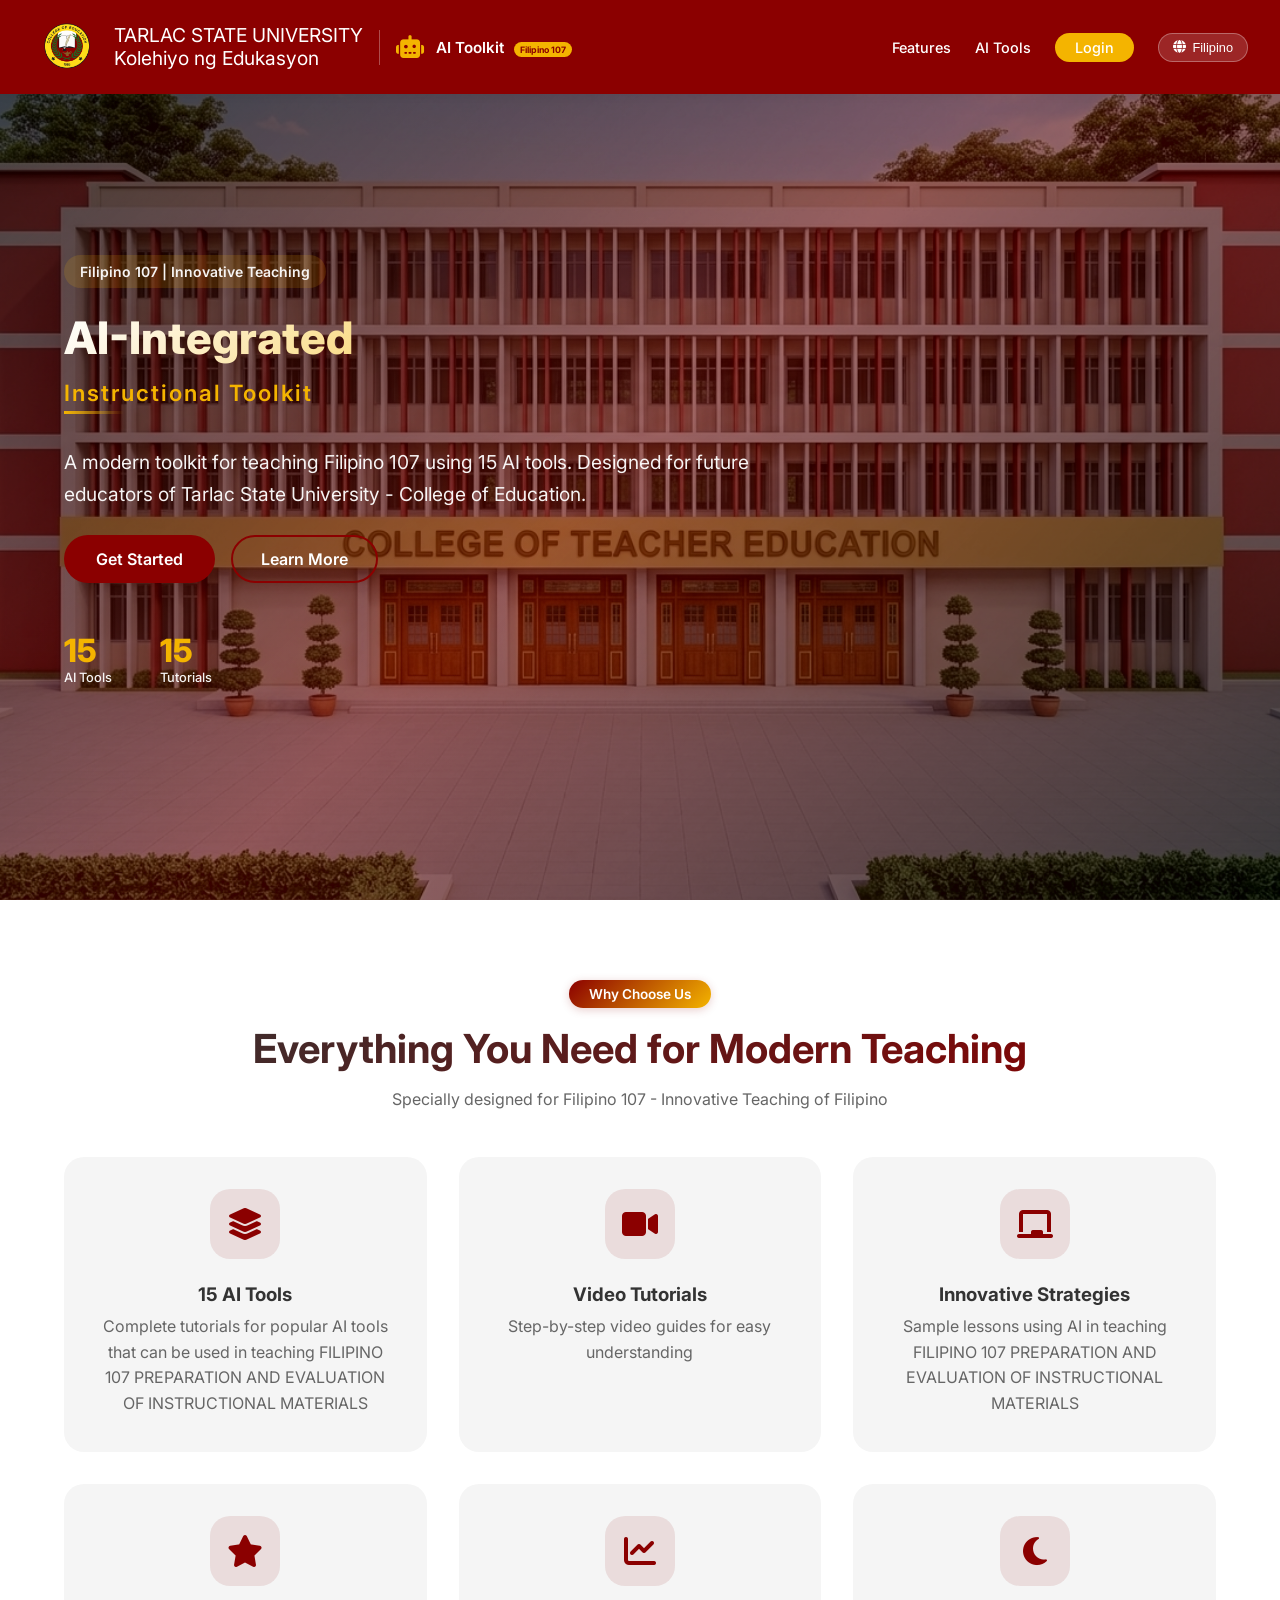
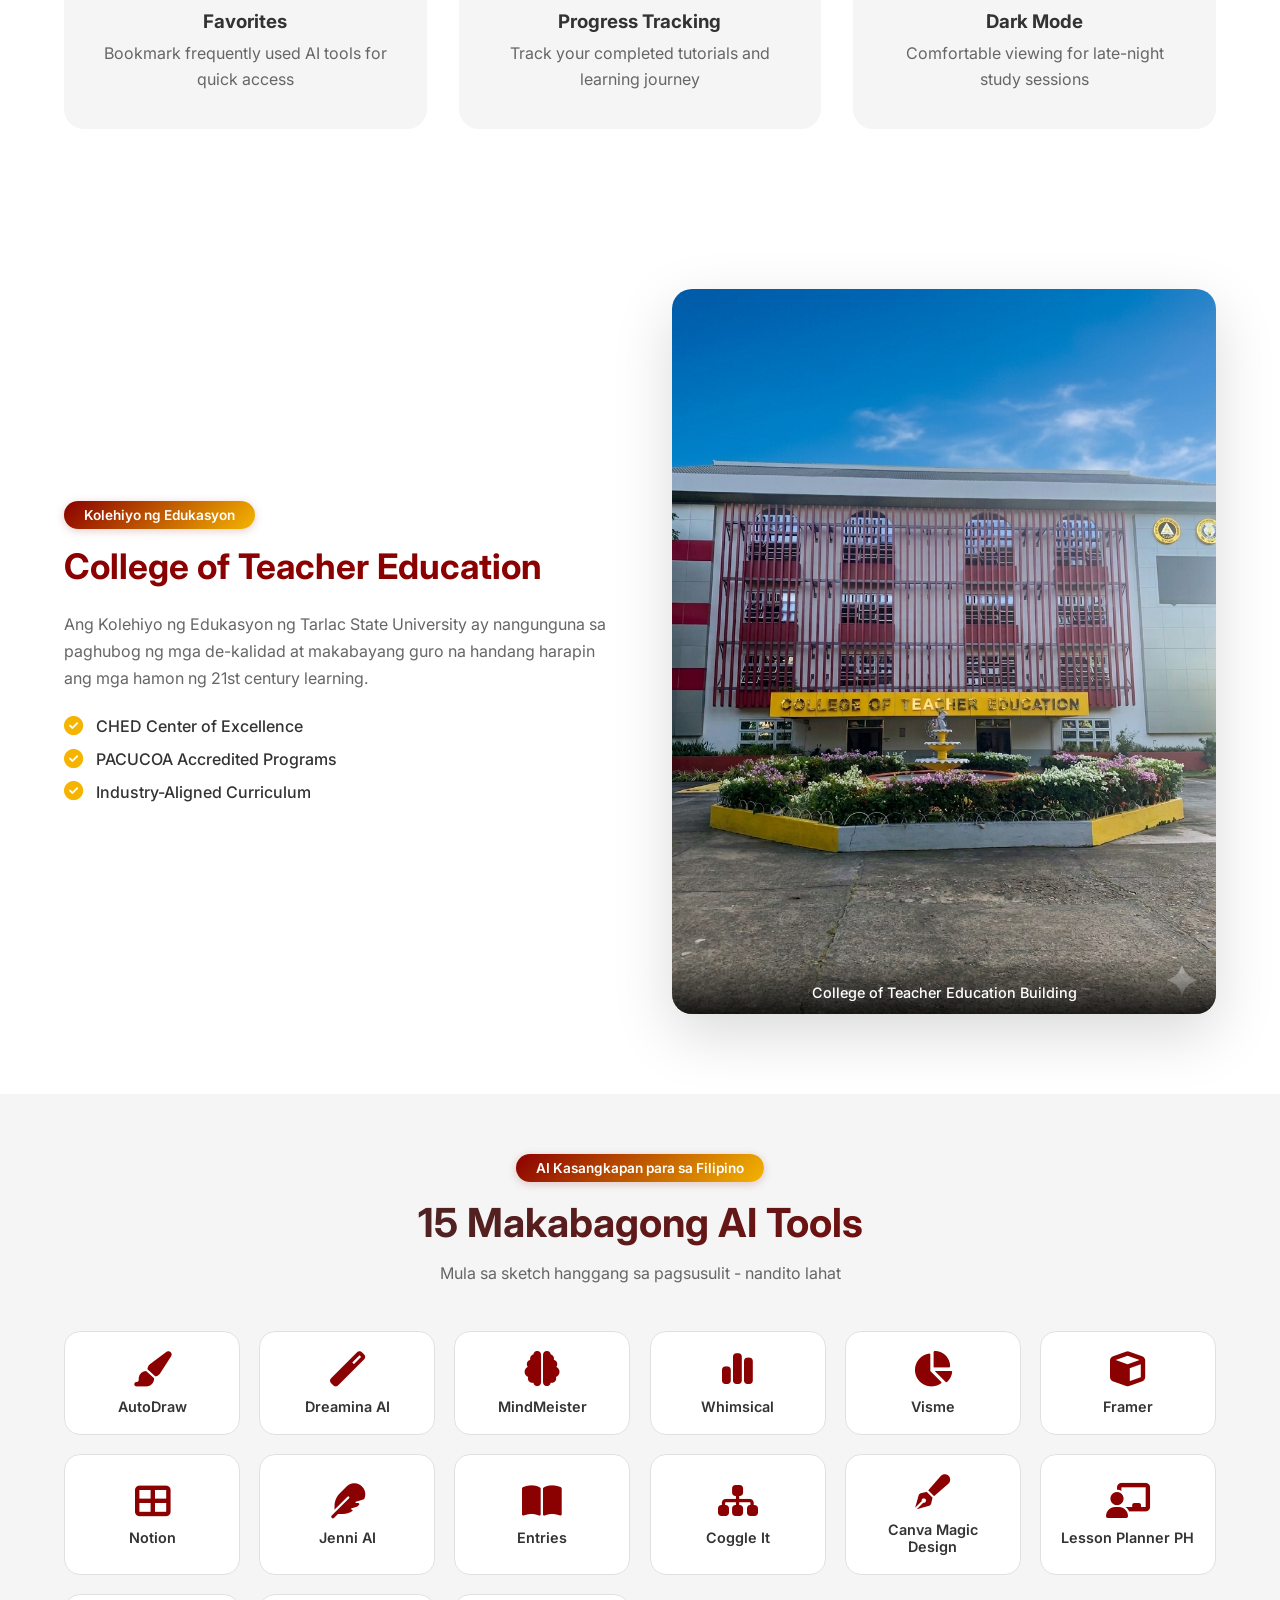
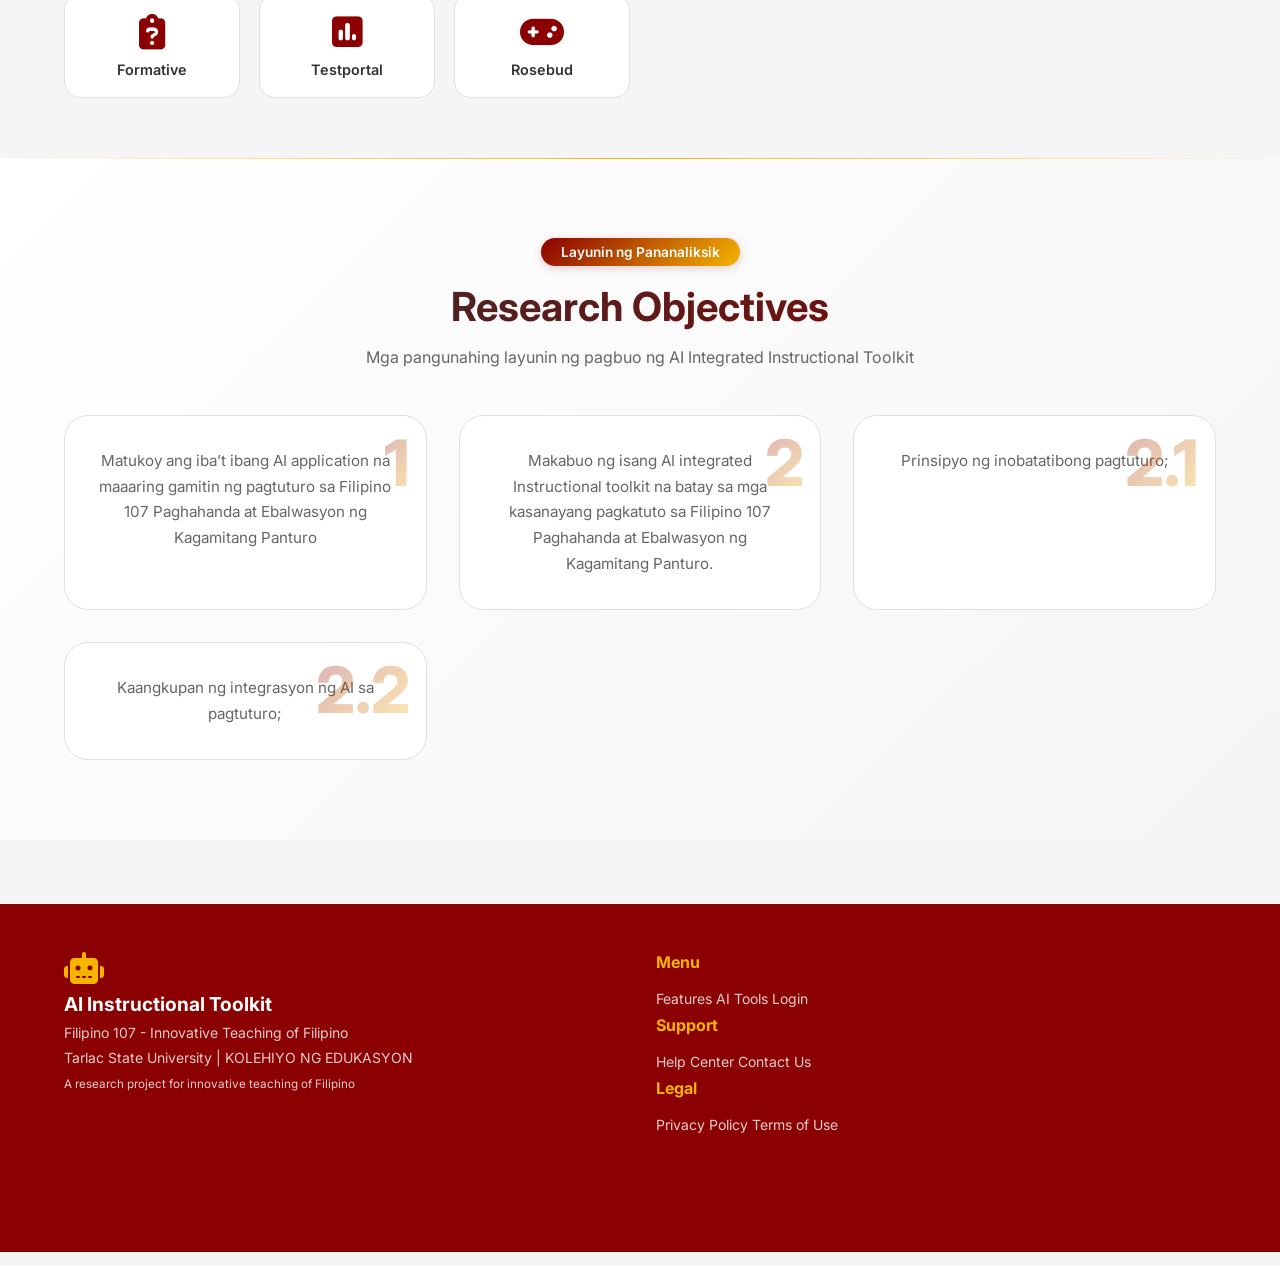
==== commit 4ada3cae: "Major update: Added complete video tutorial library and new tool pages for Filipino 107" ====
--- a/index.html
+++ b/index.html
@@ -10,6 +10,302 @@
     <link href="https://fonts.googleapis.com/css2?family=Inter:wght@300;400;500;600;700;800&display=swap"
         rel="stylesheet">
     <link rel="stylesheet" href="https://cdnjs.cloudflare.com/ajax/libs/font-awesome/6.5.1/css/all.min.css">
+    <style>
+        /* ========== GLOBAL SMOOTH TRANSITIONS ========== */
+        * {
+            margin: 0;
+            padding: 0;
+            box-sizing: border-box;
+        }
+
+        html {
+            scroll-behavior: smooth;
+        }
+
+        body {
+            font-family: 'Inter', sans-serif;
+            overflow-x: hidden;
+        }
+
+        /* ========== SMOOTH LOGIN BUTTON HOVER ========== */
+        .nav-cta-btn {
+            background: #F4B400 !important;
+            color: #8B0000 !important;
+            padding: 8px 24px !important;
+            border-radius: 40px !important;
+            font-weight: 700 !important;
+            transition: all 0.3s cubic-bezier(0.175, 0.885, 0.32, 1.275) !important;
+            position: relative !important;
+            overflow: hidden !important;
+            z-index: 1 !important;
+        }
+
+        .nav-cta-btn::before {
+            content: '' !important;
+            position: absolute !important;
+            top: 0 !important;
+            left: -100% !important;
+            width: 100% !important;
+            height: 100% !important;
+            background: linear-gradient(90deg, transparent, rgba(255, 255, 255, 0.4), transparent) !important;
+            transition: left 0.5s ease !important;
+            z-index: -1 !important;
+        }
+
+        .nav-cta-btn:hover::before {
+            left: 100% !important;
+        }
+
+        .nav-cta-btn:hover {
+            transform: translateY(-3px) scale(1.05) !important;
+            box-shadow: 0 10px 25px rgba(244, 180, 0, 0.4) !important;
+            background: #FFD54F !important;
+        }
+
+        /* Smooth hover for all interactive elements */
+        .navbar a,
+        .nav-links a,
+        .lang-toggle-btn,
+        .btn-primary-pro,
+        .btn-secondary-pro,
+        .feature-card-pro,
+        .tool-preview-card,
+        .showcase-feature,
+        .objective-card,
+        .footer-pro a,
+        .scroll-top-btn {
+            transition: all 0.3s cubic-bezier(0.4, 0, 0.2, 1);
+        }
+
+        /* Navbar links hover */
+        .nav-links a {
+            position: relative;
+        }
+
+        .nav-links a::after {
+            content: '';
+            position: absolute;
+            bottom: -5px;
+            left: 0;
+            width: 0;
+            height: 2px;
+            background: #F4B400;
+            transition: width 0.3s ease;
+        }
+
+        .nav-links a:hover::after {
+            width: 100%;
+        }
+
+        /* Hero buttons hover */
+        .btn-primary-pro {
+            transition: all 0.3s cubic-bezier(0.175, 0.885, 0.32, 1.275);
+            position: relative;
+            overflow: hidden;
+        }
+
+        .btn-primary-pro::before {
+            content: '';
+            position: absolute;
+            top: 0;
+            left: -100%;
+            width: 100%;
+            height: 100%;
+            background: linear-gradient(90deg, transparent, rgba(255, 255, 255, 0.3), transparent);
+            transition: left 0.5s ease;
+        }
+
+        .btn-primary-pro:hover::before {
+            left: 100%;
+        }
+
+        .btn-secondary-pro {
+            transition: all 0.3s cubic-bezier(0.175, 0.885, 0.32, 1.275);
+        }
+
+        .btn-secondary-pro:hover {
+            transform: translateY(-3px);
+            background: #8B0000;
+            color: white;
+            border-color: #8B0000;
+        }
+
+        /* Feature cards hover */
+        .feature-card-pro {
+            transition: all 0.4s cubic-bezier(0.175, 0.885, 0.32, 1.275);
+        }
+
+        .feature-card-pro:hover {
+            transform: translateY(-10px);
+        }
+
+        .feature-icon-pro {
+            transition: all 0.3s ease;
+        }
+
+        .feature-card-pro:hover .feature-icon-pro {
+            background: linear-gradient(135deg, #8B0000, #F4B400);
+            transform: scale(1.1);
+        }
+
+        .feature-card-pro:hover .feature-icon-pro i {
+            color: white;
+        }
+
+        /* Tool preview cards hover */
+        .tool-preview-card {
+            transition: all 0.3s cubic-bezier(0.175, 0.885, 0.32, 1.275);
+            position: relative;
+            overflow: hidden;
+            cursor: pointer;
+        }
+
+        .tool-preview-card::before {
+            content: '';
+            position: absolute;
+            top: 0;
+            left: 0;
+            width: 100%;
+            height: 100%;
+            background: linear-gradient(135deg, #8B0000, #F4B400);
+            opacity: 0;
+            transition: opacity 0.3s ease;
+            z-index: -1;
+        }
+
+        .tool-preview-card:hover::before {
+            opacity: 1;
+        }
+
+        .tool-preview-card:hover i,
+        .tool-preview-card:hover span {
+            color: white !important;
+        }
+
+        .tool-preview-card:hover {
+            transform: translateY(-8px);
+        }
+
+        /* Showcase features hover */
+        .showcase-feature {
+            transition: all 0.3s cubic-bezier(0.175, 0.885, 0.32, 1.275);
+        }
+
+        .showcase-feature:hover {
+            transform: translateX(10px);
+        }
+
+        .showcase-feature i {
+            transition: all 0.3s ease;
+        }
+
+        .showcase-feature:hover i {
+            transform: scale(1.2);
+            color: #F4B400;
+        }
+
+        /* Showcase image hover */
+        .showcase-image {
+            transition: all 0.4s cubic-bezier(0.175, 0.885, 0.32, 1.275);
+            overflow: hidden;
+        }
+
+        .showcase-image:hover {
+            transform: translateY(-8px);
+        }
+
+        .showcase-image img {
+            transition: transform 0.5s ease;
+        }
+
+        .showcase-image:hover img {
+            transform: scale(1.05);
+        }
+
+        /* Objective cards hover */
+        .objective-card {
+            transition: all 0.4s cubic-bezier(0.175, 0.885, 0.32, 1.275);
+        }
+
+        .objective-card:hover {
+            transform: translateY(-8px);
+        }
+
+        .objective-number {
+            transition: all 0.3s ease;
+        }
+
+        .objective-card:hover .objective-number {
+            transform: scale(1.1);
+            background: linear-gradient(135deg, #8B0000, #F4B400);
+            -webkit-background-clip: text;
+            background-clip: text;
+            color: transparent;
+        }
+
+        /* Footer links hover */
+        .footer-pro a {
+            transition: all 0.3s ease;
+            position: relative;
+            display: inline-block;
+        }
+
+        .footer-pro a::after {
+            content: '';
+            position: absolute;
+            bottom: -2px;
+            left: 0;
+            width: 0;
+            height: 1px;
+            background: #F4B400;
+            transition: width 0.3s ease;
+        }
+
+        .footer-pro a:hover::after {
+            width: 100%;
+        }
+
+        /* Scroll to top button */
+        .scroll-top-btn {
+            transition: all 0.3s cubic-bezier(0.175, 0.885, 0.32, 1.275);
+        }
+
+        .scroll-top-btn:hover {
+            transform: translateY(-5px);
+            background: #F4B400;
+            color: #8B0000;
+        }
+
+        /* Stats numbers animation */
+        .stat-number {
+            transition: all 0.3s ease;
+        }
+
+        .stat:hover .stat-number {
+            transform: scale(1.1);
+            color: #F4B400;
+        }
+
+        /* Hero badge hover */
+        .hero-badge {
+            transition: all 0.3s ease;
+        }
+
+        .hero-badge:hover {
+            transform: translateY(-2px);
+            background: rgba(244, 180, 0, 0.25);
+        }
+
+        /* Language toggle hover */
+        .lang-toggle-btn {
+            transition: all 0.3s ease;
+        }
+
+        .lang-toggle-btn:hover {
+            transform: translateY(-2px);
+            background: rgba(255, 255, 255, 0.25);
+        }
+    </style>
 </head>
 
 <body class="landing-pro">
@@ -66,7 +362,7 @@
                 </span>
             </h1>
             <p class="hero-description animate-fade-right" data-key="heroDesc">
-                Isang makabagong toolkit para sa pagtuturo ng Filipino 107 gamit ang 10 AI tools.
+                Isang makabagong toolkit para sa pagtuturo ng Filipino 107 gamit ang 15 AI tools.
                 Dinisenyo para sa mga magiging guro ng Kolehiyo ng Edukasyon - Tarlac State University.
             </p>
             <div class="hero-buttons-pro animate-fade-up">
@@ -79,17 +375,17 @@
             </div>
             <div class="hero-stats stagger-children">
                 <div class="stat">
-                    <span class="stat-number">10</span>
+                    <span class="stat-number">15</span>
                     <span class="stat-label" data-key="statTools">AI Kasangkapan</span>
                 </div>
                 <div class="stat">
-                    <span class="stat-number">50+</span>
-                    <span class="stat-label" data-key="statTuts">Tutorial</span>
-                </div>
-                <div class="stat">
+                    <span class="stat-number">15</span>
+                    <span class="stat-label" data-key="statTuts">Tutorials</span>
+                </div>
+                <!-- <div class="stat">
                     <span class="stat-number">24/7</span>
                     <span class="stat-label" data-key="statAccess">Access</span>
-                </div>
+                </div> -->
             </div>
         </div>
     </section>
@@ -106,7 +402,7 @@
             <div class="features-grid-pro">
                 <div class="feature-card-pro hover-lift hover-glow scroll-reveal">
                     <div class="feature-icon-pro"><i class="fas fa-layer-group"></i></div>
-                    <h3 data-key="feature1Title">10 AI Kasangkapan</h3>
+                    <h3 data-key="feature1Title">15 AI Kasangkapan</h3>
                     <p data-key="feature1Desc">Kompletong tutorial para sa mga sikat na AI tools na pwedeng gamitin sa
                         pagtuturo ng Filipino</p>
                 </div>
@@ -165,61 +461,96 @@
                     </div>
                 </div>
                 <div class="showcase-image hover-lift scroll-reveal">
-                    <img src="assets/images/COED Building Bottom.png" alt="CTE Building">
+                    <img src="assets/images/COED_Building_Bottom.png" alt="CTE Building">
                     <div class="image-caption">College of Teacher Education Building</div>
                 </div>
             </div>
         </div>
     </section>
 
-    <!-- Tools Preview Section - ALL 10 AI TOOLS -->
+    <!-- Tools Preview Section - ALL NEW AI TOOLS (Based on Client's List) -->
     <section id="tools" class="tools-preview-pro">
         <div class="container">
             <div class="section-header scroll-reveal">
                 <span class="section-tag" data-key="toolsTag">AI Kasangkapan para sa Filipino</span>
-                <h2 data-key="toolsTitle">10 Makabagong AI Tools</h2>
-                <p data-key="toolsSub">Mula sa pagsulat hanggang sa pananaliksik - nandito lahat</p>
+                <h2 data-key="toolsTitle">15 Makabagong AI Tools</h2>
+                <p data-key="toolsSub">Mula sa sketch hanggang sa pagsusulit - nandito lahat</p>
             </div>
             <div class="tools-grid-preview stagger-children">
-                <div class="tool-preview-card hover-lift hover-glow">
-                    <i class="fab fa-google animate-float"></i>
-                    <span>Google Gemini</span>
-                </div>
-                <div class="tool-preview-card hover-lift hover-glow">
-                    <i class="fab fa-microsoft animate-float"></i>
-                    <span>Microsoft Copilot</span>
-                </div>
-                <div class="tool-preview-card hover-lift hover-glow">
-                    <i class="fas fa-search animate-float"></i>
-                    <span>Perplexity AI</span>
-                </div>
+                <!-- 1 -->
+                <div class="tool-preview-card hover-lift hover-glow">
+                    <i class="fas fa-paintbrush animate-float"></i>
+                    <span>AutoDraw</span>
+                </div>
+                <!-- 2 -->
+                <div class="tool-preview-card hover-lift hover-glow">
+                    <i class="fas fa-magic animate-float"></i>
+                    <span>Dreamina AI</span>
+                </div>
+                <!-- 3 -->
+                <div class="tool-preview-card hover-lift hover-glow">
+                    <i class="fas fa-brain animate-float"></i>
+                    <span>MindMeister</span>
+                </div>
+                <!-- 4 -->
+                <div class="tool-preview-card hover-lift hover-glow">
+                    <i class="fas fa-chart-simple animate-float"></i>
+                    <span>Whimsical</span>
+                </div>
+                <!-- 5 -->
+                <div class="tool-preview-card hover-lift hover-glow">
+                    <i class="fas fa-chart-pie animate-float"></i>
+                    <span>Visme</span>
+                </div>
+                <!-- 6 -->
+                <div class="tool-preview-card hover-lift hover-glow">
+                    <i class="fas fa-cube animate-float"></i>
+                    <span>Framer</span>
+                </div>
+                <!-- 7 -->
+                <div class="tool-preview-card hover-lift hover-glow">
+                    <i class="fas fa-table-cells-large animate-float"></i>
+                    <span>Notion</span>
+                </div>
+                <!-- 8 -->
+                <div class="tool-preview-card hover-lift hover-glow">
+                    <i class="fas fa-feather animate-float"></i>
+                    <span>Jenni AI</span>
+                </div>
+                <!-- 9 -->
+                <div class="tool-preview-card hover-lift hover-glow">
+                    <i class="fas fa-book-open animate-float"></i>
+                    <span>Entries</span>
+                </div>
+                <!-- 10 -->
+                <div class="tool-preview-card hover-lift hover-glow">
+                    <i class="fas fa-sitemap animate-float"></i>
+                    <span>Coggle It</span>
+                </div>
+                <!-- 11 -->
                 <div class="tool-preview-card hover-lift hover-glow">
                     <i class="fas fa-pen-fancy animate-float"></i>
-                    <span>Jasper AI</span>
-                </div>
-                <div class="tool-preview-card hover-lift hover-glow">
-                    <i class="fas fa-comment-dots animate-float"></i>
-                    <span>Character AI</span>
-                </div>
-                <div class="tool-preview-card hover-lift hover-glow">
-                    <i class="fas fa-feather animate-float"></i>
-                    <span>Poe</span>
-                </div>
-                <div class="tool-preview-card hover-lift hover-glow">
-                    <i class="fas fa-brain animate-float"></i>
-                    <span>Pi AI</span>
-                </div>
-                <div class="tool-preview-card hover-lift hover-glow">
-                    <i class="fas fa-cogs animate-float"></i>
-                    <span>Gizmo</span>
-                </div>
-                <div class="tool-preview-card hover-lift hover-glow">
-                    <i class="fas fa-chart-bar animate-float"></i>
-                    <span>Dola</span>
-                </div>
-                <div class="tool-preview-card hover-lift hover-glow">
-                    <i class="fas fa-comment animate-float"></i>
-                    <span>Deepseek</span>
+                    <span>Canva Magic Design</span>
+                </div>
+                <!-- 12 -->
+                <div class="tool-preview-card hover-lift hover-glow">
+                    <i class="fas fa-chalkboard-user animate-float"></i>
+                    <span>Lesson Planner PH</span>
+                </div>
+                <!-- 13 -->
+                <div class="tool-preview-card hover-lift hover-glow">
+                    <i class="fas fa-clipboard-question animate-float"></i>
+                    <span>Formative</span>
+                </div>
+                <!-- 14 -->
+                <div class="tool-preview-card hover-lift hover-glow">
+                    <i class="fas fa-square-poll-vertical animate-float"></i>
+                    <span>Testportal</span>
+                </div>
+                <!-- 15 -->
+                <div class="tool-preview-card hover-lift hover-glow">
+                    <i class="fas fa-gamepad animate-float"></i>
+                    <span>Rosebud</span>
                 </div>
             </div>
         </div>
@@ -235,19 +566,26 @@
             </div>
             <div class="objectives-grid">
                 <div class="objective-card hover-lift scroll-reveal">
-                    <div class="objective-number">01</div>
-                    <h3>Pagbuo ng Toolkit</h3>
-                    <p>Makabuo ng isang AI Integrated Instructional Toolkit na angkop sa pagtuturo ng Filipino 107</p>
+                    <div class="objective-number">1</div>
+                    <!-- <h3>Pagbuo ng Toolkit</h3> -->
+                    <p>Matukoy ang iba’t ibang AI application na maaaring gamitin ng pagtuturo sa Filipino 107
+                        Paghahanda at Ebalwasyon ng Kagamitang Panturo</p>
                 </div>
                 <div class="objective-card hover-lift scroll-reveal">
-                    <div class="objective-number">02</div>
-                    <h3>Pagsusuri ng Epektibidad</h3>
-                    <p>Masuri ang epektibidad ng toolkit sa inobatibong pagtuturo ng Filipino</p>
+                    <div class="objective-number">2</div>
+                    <!-- <h3>Pagsusuri ng Epektibidad</h3> -->
+                    <p>Makabuo ng isang AI integrated Instructional toolkit na batay sa mga kasanayang pagkatuto sa
+                        Filipino 107 Paghahanda at Ebalwasyon ng Kagamitang Panturo.</p>
                 </div>
                 <div class="objective-card hover-lift scroll-reveal">
-                    <div class="objective-number">03</div>
-                    <h3>Paglinang ng Kasanayan</h3>
-                    <p>Malinang ang kasanayan ng mga guro sa paggamit ng AI tools sa pagtuturo</p>
+                    <div class="objective-number">2.1</div>
+                    <!-- <h3>Paglinang ng Kasanayan</h3> -->
+                    <p>Prinsipyo ng inobatatibong pagtuturo;</p>
+                </div>
+                <div class="objective-card hover-lift scroll-reveal">
+                    <div class="objective-number">2.2</div>
+                    <!-- <h3>Paglinang ng Kasanayan</h3> -->
+                    <p>Kaangkupan ng integrasyon ng AI sa pagtuturo;</p>
                 </div>
             </div>
         </div>
@@ -294,7 +632,6 @@
     <button id="scrollTopBtn" class="scroll-top-btn" aria-label="Scroll to top">
         <i class="fas fa-arrow-up"></i>
     </button>
-
 
     <script src="script.js"></script>
     <script src="translations.js"></script>
@@ -363,16 +700,14 @@
             // Scroll to Top Button functionality
             const scrollTopBtn = document.getElementById('scrollTopBtn');
 
-            // Show/hide button based on scroll position
             window.addEventListener('scroll', function () {
-                if (window.pageYOffset > 300) { // Show after scrolling 300px
+                if (window.pageYOffset > 300) {
                     scrollTopBtn.classList.add('show');
                 } else {
                     scrollTopBtn.classList.remove('show');
                 }
             });
 
-            // Scroll to top when clicked
             scrollTopBtn.addEventListener('click', function () {
                 window.scrollTo({
                     top: 0,
--- a/style.css
+++ b/style.css
@@ -306,41 +306,41 @@
 }
 
 /* FIXED GET STARTED BUTTON */
-.nav-cta-btn {
+/* .nav-cta-btn {
     background: #F4B400 !important;
     color: #8B0000 !important;
     padding: 6px 20px !important;
     border-radius: 30px !important;
     font-weight: 700 !important;
+} */
+
+/* .nav-cta-btn:hover {
+    background: #C89000 !important;
+    color: #8B0000 !important;
+    transform: translateY(-2px);
+} */
+
+/* FORCE FIX - ADD AT VERY END */
+/* .nav-login-btn {
+    border: 2px solid #F4B400 !important;
+    background: transparent !important;
+    color: white !important;
+}
+
+.nav-login-btn:hover {
+    background: #F4B400 !important;
+    color: #8B0000 !important;
+} */
+
+/* .nav-cta-btn {
+    background: #F4B400 !important;
+    color: #ffffff !important;
 }
 
 .nav-cta-btn:hover {
     background: #C89000 !important;
     color: #8B0000 !important;
-    transform: translateY(-2px);
-}
-
-/* FORCE FIX - ADD AT VERY END */
-.nav-login-btn {
-    border: 2px solid #F4B400 !important;
-    background: transparent !important;
-    color: white !important;
-}
-
-.nav-login-btn:hover {
-    background: #F4B400 !important;
-    color: #8B0000 !important;
-}
-
-.nav-cta-btn {
-    background: #F4B400 !important;
-    color: #ffffff !important;
-}
-
-.nav-cta-btn:hover {
-    background: #C89000 !important;
-    color: #8B0000 !important;
-}
+} */
 
 /* Language Toggle Button */
 .lang-toggle-btn {
@@ -5841,7 +5841,7 @@
     align-items: center;
 }
 
-.navbar .nav-links a {
+/* .navbar .nav-links a {
     text-decoration: none;
     color: var(--tsu-white);
     font-weight: 500;
@@ -5851,7 +5851,7 @@
 
 .navbar .nav-links a:hover {
     color: var(--tsu-gold);
-}
+} */
 
 .navbar .nav-login-btn {
     padding: 6px 18px;
@@ -5864,7 +5864,7 @@
     color: var(--tsu-maroon) !important;
 }
 
-.navbar .nav-cta-btn {
+/* .navbar .nav-cta-btn {
     background: var(--tsu-gold);
     color: var(--tsu-maroon) !important;
     padding: 6px 20px;
@@ -5875,7 +5875,7 @@
 .navbar .nav-cta-btn:hover {
     background: var(--tsu-gold-dark);
     transform: translateY(-2px);
-}
+} */
 
 .navbar .lang-toggle-btn {
     background: rgba(255, 255, 255, 0.15);
@@ -6190,11 +6190,11 @@
     color: white !important;
     font-weight: 500 !important;
     font-size: 0.9rem !important;
-    transition: color 0.3s !important;
+    /* transition: color 0.3s !important; */
 }
 
 .navbar .nav-links a:hover {
-    color: var(--tsu-gold) !important;
+    /* color: var(--tsu-gold) !important; */
 }
 
 .navbar .nav-login-btn {
@@ -6220,6 +6220,7 @@
     background: var(--tsu-gold-dark) !important;
     transform: translateY(-2px) !important;
 }
+
 
 .navbar .lang-toggle-btn {
     background: rgba(255, 255, 255, 0.15) !important;
@@ -7999,4 +8000,116 @@
 
 body.dark-mode .tool-card-pro .view-tutorial-btn {
     color: var(--tsu-gold);
+}
+
+/* ========== FIX FOR 15 TOOLS STAGGER - ADD AT VERY END ========== */
+.stagger-children>* {
+    opacity: 0;
+    animation: fadeInUp 0.5s ease forwards;
+}
+
+.stagger-children>*:nth-child(1) {
+    animation-delay: 0.05s;
+}
+
+.stagger-children>*:nth-child(2) {
+    animation-delay: 0.1s;
+}
+
+.stagger-children>*:nth-child(3) {
+    animation-delay: 0.15s;
+}
+
+.stagger-children>*:nth-child(4) {
+    animation-delay: 0.2s;
+}
+
+.stagger-children>*:nth-child(5) {
+    animation-delay: 0.25s;
+}
+
+.stagger-children>*:nth-child(6) {
+    animation-delay: 0.3s;
+}
+
+.stagger-children>*:nth-child(7) {
+    animation-delay: 0.35s;
+}
+
+.stagger-children>*:nth-child(8) {
+    animation-delay: 0.4s;
+}
+
+.stagger-children>*:nth-child(9) {
+    animation-delay: 0.45s;
+}
+
+.stagger-children>*:nth-child(10) {
+    animation-delay: 0.5s;
+}
+
+.stagger-children>*:nth-child(11) {
+    animation-delay: 0.55s;
+}
+
+.stagger-children>*:nth-child(12) {
+    animation-delay: 0.6s;
+}
+
+.stagger-children>*:nth-child(13) {
+    animation-delay: 0.65s;
+}
+
+.stagger-children>*:nth-child(14) {
+    animation-delay: 0.7s;
+}
+
+.stagger-children>*:nth-child(15) {
+    animation-delay: 0.75s;
+}
+
+.stagger-children>*:nth-child(16) {
+    animation-delay: 0.8s;
+}
+
+.stagger-children>*:nth-child(17) {
+    animation-delay: 0.85s;
+}
+
+.stagger-children>*:nth-child(18) {
+    animation-delay: 0.9s;
+}
+
+.stagger-children>*:nth-child(19) {
+    animation-delay: 0.95s;
+}
+
+.stagger-children>*:nth-child(20) {
+    animation-delay: 1s;
+}
+
+/* Force all tool cards to display */
+.tools-grid-preview {
+    display: grid !important;
+    grid-template-columns: repeat(auto-fill, minmax(160px, 1fr)) !important;
+    gap: 1.2rem !important;
+    margin-top: 2.5rem !important;
+    overflow: visible !important;
+    max-height: none !important;
+}
+
+.tool-preview-card {
+    display: flex !important;
+    flex-direction: column !important;
+    align-items: center !important;
+    justify-content: center !important;
+    background: var(--card-bg) !important;
+    border-radius: 16px !important;
+    padding: 1.2rem !important;
+    text-align: center !important;
+    border: 1px solid var(--border-color) !important;
+    transition: all 0.3s ease !important;
+    cursor: pointer !important;
+    position: relative !important;
+    overflow: hidden !important;
 }
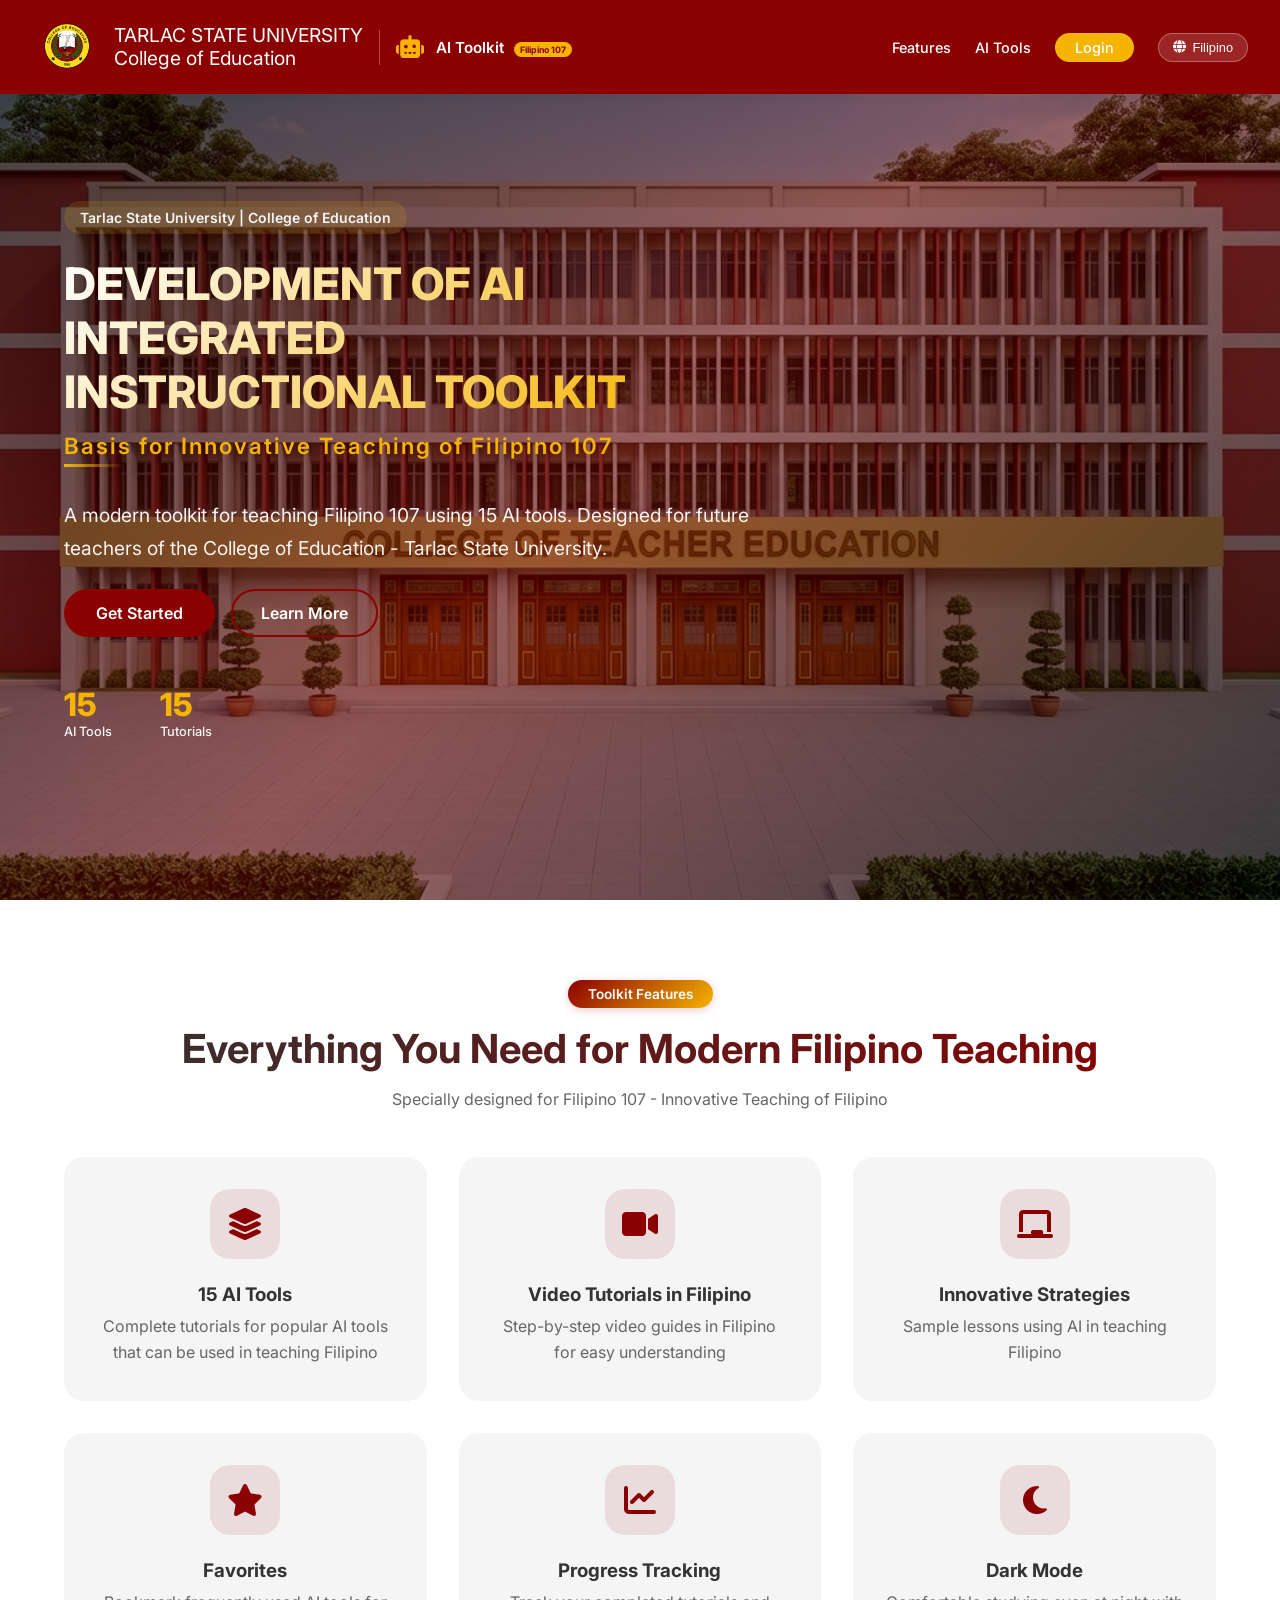
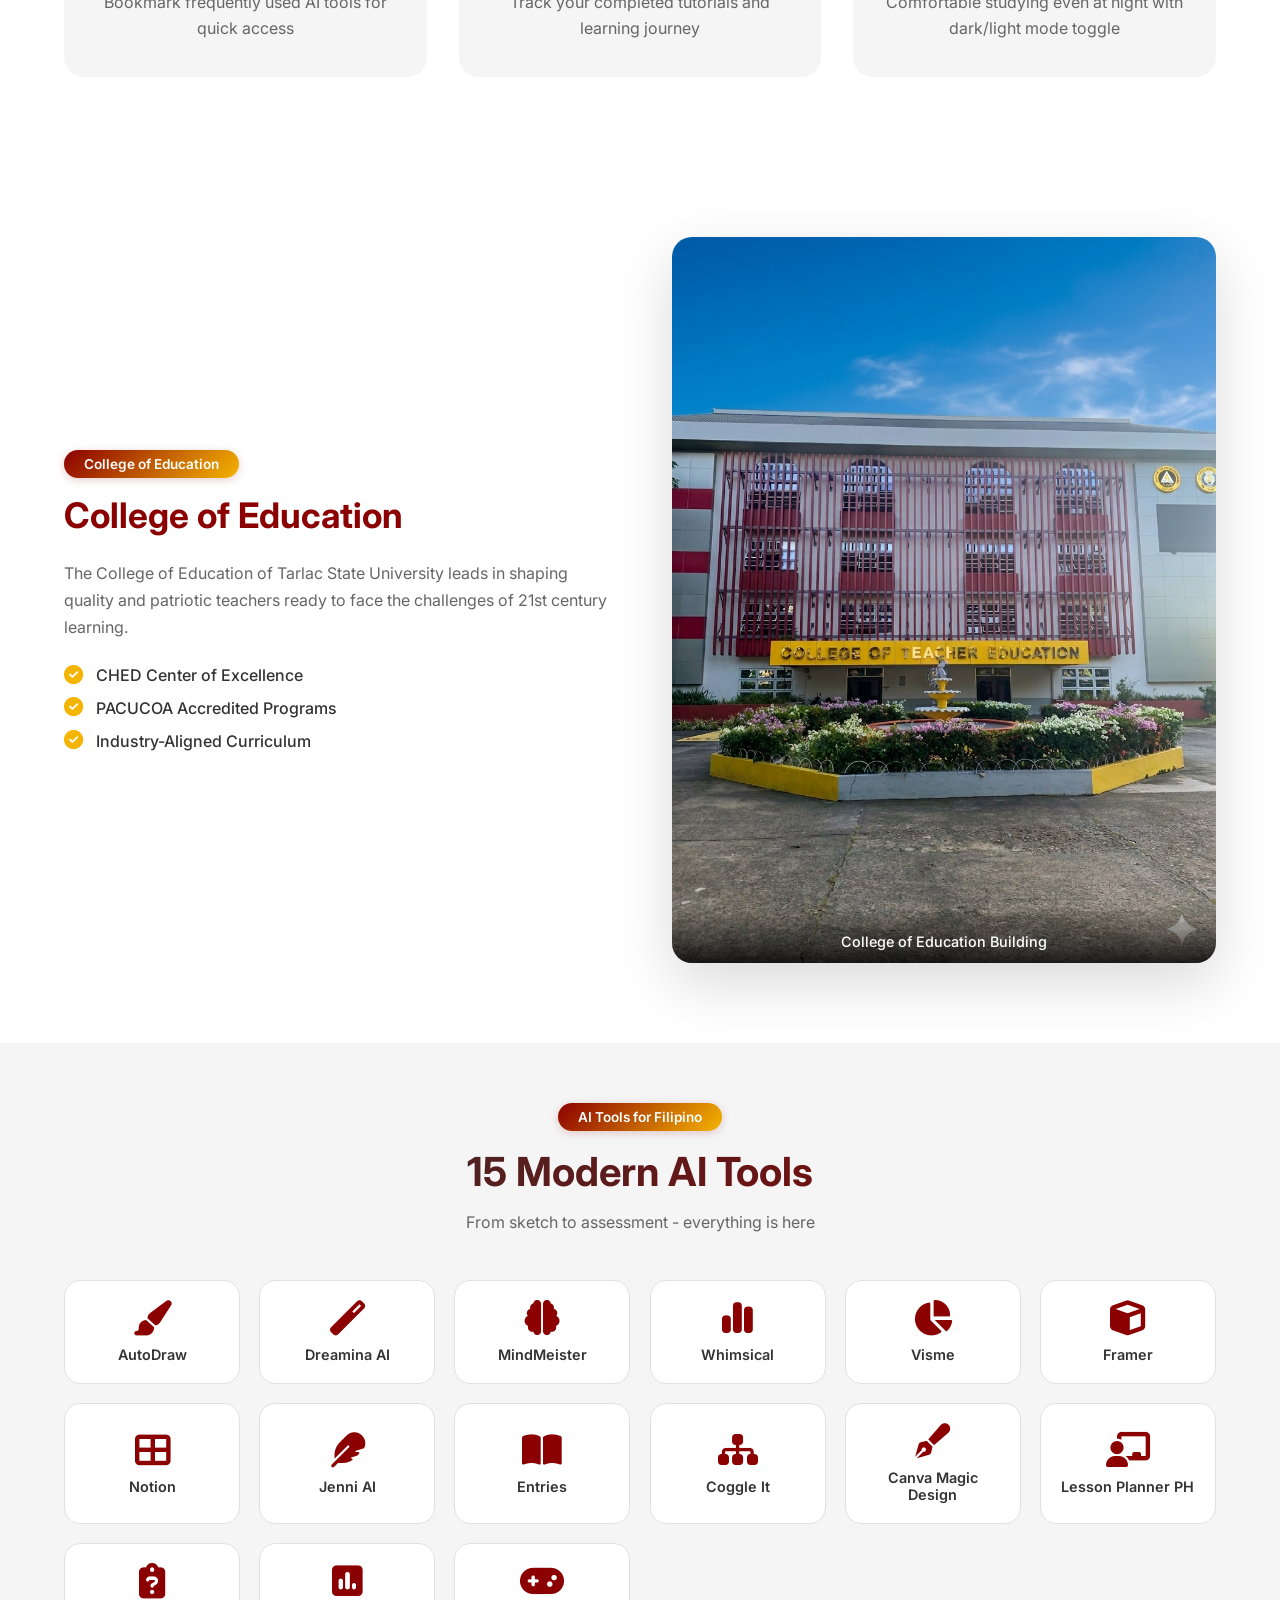
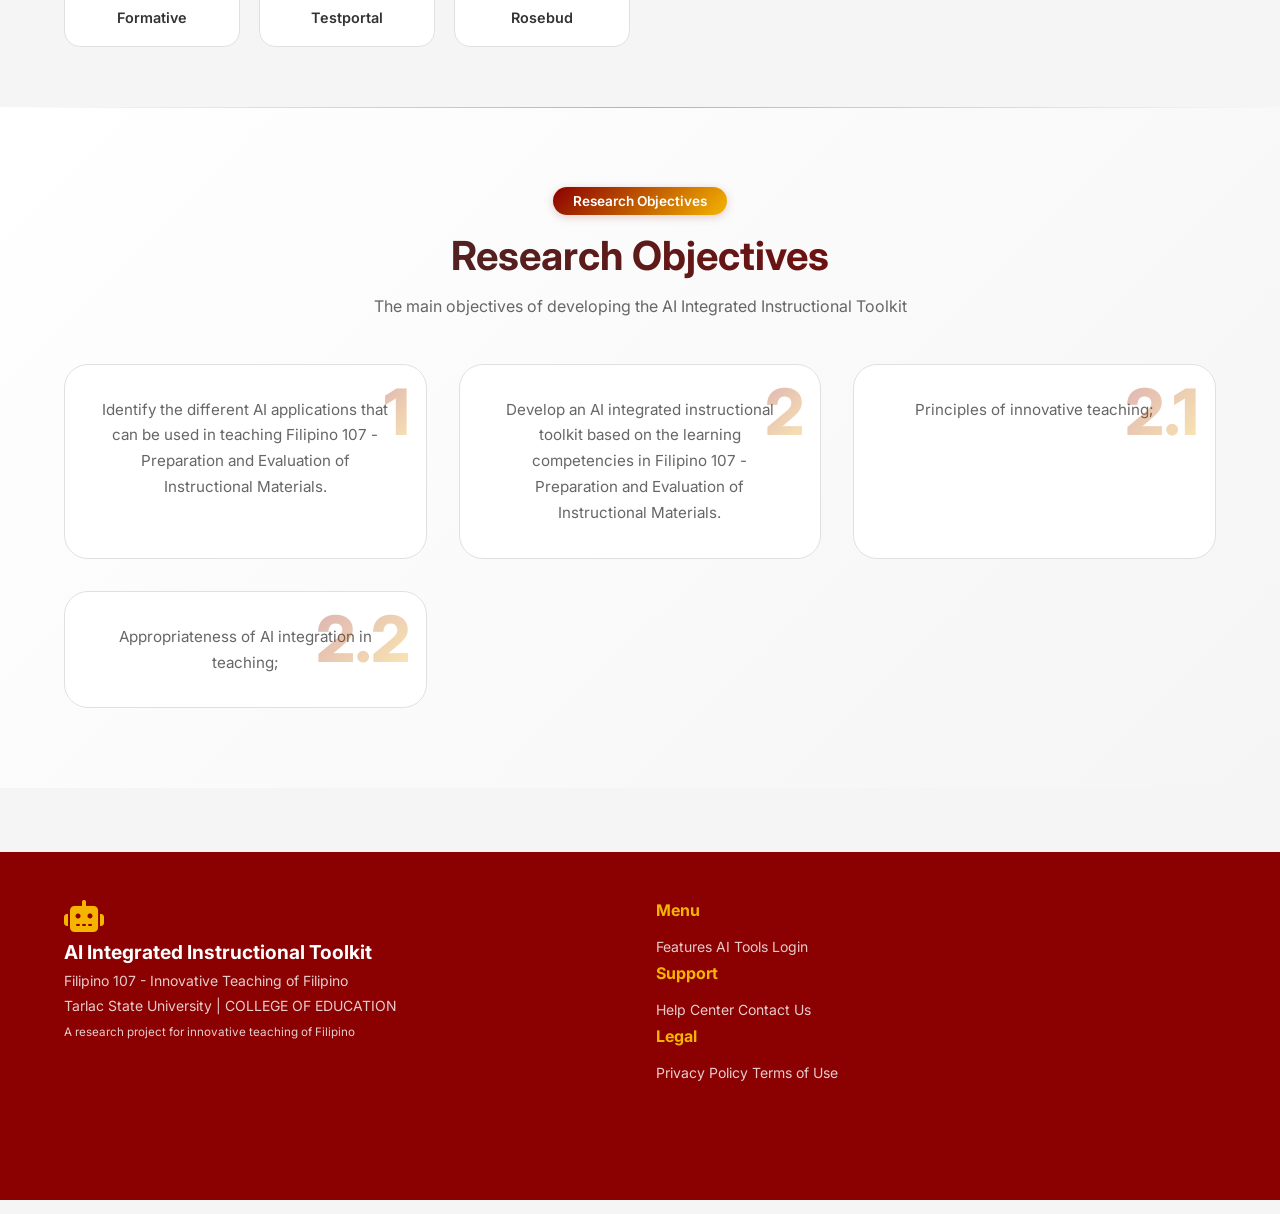
==== commit 7a8fd98e: "change to tutorial text" ====
--- a/index.html
+++ b/index.html
@@ -1,11 +1,11 @@
 <!DOCTYPE html>
-<html lang="tl">
+<html lang="en">
 
 <head>
     <meta charset="UTF-8">
     <meta name="viewport" content="width=device-width, initial-scale=1.0, user-scalable=yes">
     <link rel="icon" type="image/png" href="/assets/images/TSU Logo.png" />
-    <title>PAGBUO NG AI INTEGRATED INSTRUCTIONAL TOOLKIT | Filipino 107 - TSU</title>
+    <title>DEVELOPMENT OF AI INTEGRATED INSTRUCTIONAL TOOLKIT | Filipino 107 - TSU</title>
     <link rel="stylesheet" href="style.css">
     <link href="https://fonts.googleapis.com/css2?family=Inter:wght@300;400;500;600;700;800&display=swap"
         rel="stylesheet">
@@ -316,7 +316,7 @@
                 <img class="school-logo" src="assets/images/COE Logo.png" alt="COE Logo">
                 <div class="tsu-text">
                     <span>TARLAC STATE UNIVERSITY</span>
-                    <span>Kolehiyo ng Edukasyon</span>
+                    <span>College of Education</span>
                 </div>
                 <div class="logo-divider"></div>
                 <i class="fas fa-robot animate-pulse"></i>
@@ -328,11 +328,11 @@
             </button>
 
             <div class="nav-links" id="navLinks">
-                <a href="#features">Features</a>
-                <a href="#tools">AI Tools</a>
-                <a href="login.html" class="nav-cta-btn">Login</a>
+                <a href="#features" data-key="navFeatures">Features</a>
+                <a href="#tools" data-key="navTools">AI Tools</a>
+                <a href="login.html" class="nav-cta-btn" data-key="navLogin">Login</a>
                 <button id="langToggle" class="lang-toggle-btn">
-                    <i class="fas fa-globe"></i> Filipino
+                    <i class="fas fa-globe"></i> <span id="langToggleText">Filipino</span>
                 </button>
             </div>
         </div>
@@ -350,42 +350,38 @@
         <div class="hero-bg-gradient"></div>
         <div class="hero-content-full">
             <div class="hero-badge animate-fade-up" data-key="heroBadge">
-                <i class="fas fa-graduation-cap"></i> Tarlac State University | College of Teacher Education
+                <i class="fas fa-graduation-cap"></i> Tarlac State University | College of Education
             </div>
             <h1 class="hero-title-full animate-fade-left">
                 <span class="research-title-main" data-key="heroTitle1">
-                    PAGBUO NG AI INTEGRATED<br>
+                    DEVELOPMENT OF AI INTEGRATED<br>
                     INSTRUCTIONAL TOOLKIT
                 </span>
                 <span class="research-title-sub" data-key="heroTitle2">
-                    Batayan sa Inobatibong Pagtuturo ng Filipino 107
+                    Basis for Innovative Teaching of Filipino 107
                 </span>
             </h1>
             <p class="hero-description animate-fade-right" data-key="heroDesc">
-                Isang makabagong toolkit para sa pagtuturo ng Filipino 107 gamit ang 15 AI tools.
-                Dinisenyo para sa mga magiging guro ng Kolehiyo ng Edukasyon - Tarlac State University.
+                A modern toolkit for teaching Filipino 107 using 15 AI tools.
+                Designed for future teachers of the College of Education - Tarlac State University.
             </p>
             <div class="hero-buttons-pro animate-fade-up">
                 <a href="login.html" class="btn-primary-pro hover-scale" data-key="heroBtnStart">
-                    Simulan <i class="fas fa-arrow-right"></i>
+                    Get Started <i class="fas fa-arrow-right"></i>
                 </a>
                 <a href="#features" class="btn-secondary-pro hover-scale" data-key="heroBtnLearn">
-                    Alamin Pa <i class="fas fa-play"></i>
+                    Learn More <i class="fas fa-play"></i>
                 </a>
             </div>
             <div class="hero-stats stagger-children">
                 <div class="stat">
                     <span class="stat-number">15</span>
-                    <span class="stat-label" data-key="statTools">AI Kasangkapan</span>
+                    <span class="stat-label" data-key="statTools">AI Tools</span>
                 </div>
                 <div class="stat">
                     <span class="stat-number">15</span>
                     <span class="stat-label" data-key="statTuts">Tutorials</span>
                 </div>
-                <!-- <div class="stat">
-                    <span class="stat-number">24/7</span>
-                    <span class="stat-label" data-key="statAccess">Access</span>
-                </div> -->
             </div>
         </div>
     </section>
@@ -394,43 +390,41 @@
     <section id="features" class="features-pro">
         <div class="container">
             <div class="section-header scroll-reveal">
-                <span class="section-tag" data-key="featuresTag">Mga Tampok ng Toolkit</span>
-                <h2 data-key="featuresTitle">Lahat ng Kailangan sa Makabagong Pagtuturo ng Filipino</h2>
-                <p data-key="featuresSub">Espesyal na ginawa para sa Filipino 107 - Inobatibong Pagtuturo ng Filipino
-                </p>
+                <span class="section-tag" data-key="featuresTag">Toolkit Features</span>
+                <h2 data-key="featuresTitle">Everything You Need for Modern Filipino Teaching</h2>
+                <p data-key="featuresSub">Specially designed for Filipino 107 - Innovative Teaching of Filipino</p>
             </div>
             <div class="features-grid-pro">
                 <div class="feature-card-pro hover-lift hover-glow scroll-reveal">
                     <div class="feature-icon-pro"><i class="fas fa-layer-group"></i></div>
-                    <h3 data-key="feature1Title">15 AI Kasangkapan</h3>
-                    <p data-key="feature1Desc">Kompletong tutorial para sa mga sikat na AI tools na pwedeng gamitin sa
-                        pagtuturo ng Filipino</p>
+                    <h3 data-key="feature1Title">15 AI Tools</h3>
+                    <p data-key="feature1Desc">Complete tutorials for popular AI tools that can be used in teaching
+                        Filipino</p>
                 </div>
                 <div class="feature-card-pro hover-lift hover-glow scroll-reveal">
                     <div class="feature-icon-pro"><i class="fas fa-video"></i></div>
-                    <h3 data-key="feature2Title">Video Tutorial sa Filipino</h3>
-                    <p data-key="feature2Desc">Step-by-step video guides na naka-Filipino para madaling maintindihan</p>
+                    <h3 data-key="feature2Title">Video Tutorials in Filipino</h3>
+                    <p data-key="feature2Desc">Step-by-step video guides in Filipino for easy understanding</p>
                 </div>
                 <div class="feature-card-pro hover-lift hover-glow scroll-reveal">
                     <div class="feature-icon-pro"><i class="fas fa-chalkboard"></i></div>
-                    <h3 data-key="feature3Title">Inobatibong Estratehiya</h3>
-                    <p data-key="feature3Desc">Mga halimbawa ng leksyon gamit ang AI sa pagtuturo ng Filipino</p>
+                    <h3 data-key="feature3Title">Innovative Strategies</h3>
+                    <p data-key="feature3Desc">Sample lessons using AI in teaching Filipino</p>
                 </div>
                 <div class="feature-card-pro hover-lift hover-glow scroll-reveal">
                     <div class="feature-icon-pro"><i class="fas fa-star"></i></div>
-                    <h3 data-key="feature4Title">Mga Paborito</h3>
-                    <p data-key="feature4Desc">I-bookmark ang mga madalas gamiting AI tools para sa mabilis na access
-                    </p>
+                    <h3 data-key="feature4Title">Favorites</h3>
+                    <p data-key="feature4Desc">Bookmark frequently used AI tools for quick access</p>
                 </div>
                 <div class="feature-card-pro hover-lift hover-glow scroll-reveal">
                     <div class="feature-icon-pro"><i class="fas fa-chart-line"></i></div>
-                    <h3 data-key="feature5Title">Pagsubaybay sa Progreso</h3>
-                    <p data-key="feature5Desc">Subaybayan ang iyong natapos na mga tutorial at learning journey</p>
+                    <h3 data-key="feature5Title">Progress Tracking</h3>
+                    <p data-key="feature5Desc">Track your completed tutorials and learning journey</p>
                 </div>
                 <div class="feature-card-pro hover-lift hover-glow scroll-reveal">
                     <div class="feature-icon-pro"><i class="fas fa-moon"></i></div>
                     <h3 data-key="feature6Title">Dark Mode</h3>
-                    <p data-key="feature6Desc">Komportableng pag-aaral kahit gabi na may dark/light mode toggle</p>
+                    <p data-key="feature6Desc">Comfortable studying even at night with dark/light mode toggle</p>
                 </div>
             </div>
         </div>
@@ -441,117 +435,72 @@
         <div class="container">
             <div class="showcase-wrapper">
                 <div class="showcase-content scroll-reveal">
-                    <span class="section-tag">Kolehiyo ng Edukasyon</span>
-                    <h2>College of Teacher Education</h2>
-                    <p>Ang Kolehiyo ng Edukasyon ng Tarlac State University ay nangunguna sa paghubog ng mga de-kalidad
-                        at makabayang guro na handang harapin ang mga hamon ng 21st century learning.</p>
+                    <span class="section-tag" data-key="collegeTag">College of Education</span>
+                    <h2 data-key="collegeTitle">College of Education</h2>
+                    <p data-key="collegeDesc">The College of Education of Tarlac State University leads in shaping
+                        quality and patriotic teachers ready to face the challenges of 21st century learning.</p>
                     <div class="showcase-features">
                         <div class="showcase-feature hover-scale">
                             <i class="fas fa-check-circle"></i>
-                            <span>CHED Center of Excellence</span>
+                            <span data-key="accred1">CHED Center of Excellence</span>
                         </div>
                         <div class="showcase-feature hover-scale">
                             <i class="fas fa-check-circle"></i>
-                            <span>PACUCOA Accredited Programs</span>
+                            <span data-key="accred2">PACUCOA Accredited Programs</span>
                         </div>
                         <div class="showcase-feature hover-scale">
                             <i class="fas fa-check-circle"></i>
-                            <span>Industry-Aligned Curriculum</span>
+                            <span data-key="accred3">Industry-Aligned Curriculum</span>
                         </div>
                     </div>
                 </div>
                 <div class="showcase-image hover-lift scroll-reveal">
                     <img src="assets/images/COED_Building_Bottom.png" alt="CTE Building">
-                    <div class="image-caption">College of Teacher Education Building</div>
+                    <div class="image-caption" data-key="imageCaption">College of Education Building</div>
                 </div>
             </div>
         </div>
     </section>
 
-    <!-- Tools Preview Section - ALL NEW AI TOOLS (Based on Client's List) -->
+    <!-- Tools Preview Section - ALL NEW AI TOOLS -->
     <section id="tools" class="tools-preview-pro">
         <div class="container">
             <div class="section-header scroll-reveal">
-                <span class="section-tag" data-key="toolsTag">AI Kasangkapan para sa Filipino</span>
-                <h2 data-key="toolsTitle">15 Makabagong AI Tools</h2>
-                <p data-key="toolsSub">Mula sa sketch hanggang sa pagsusulit - nandito lahat</p>
+                <span class="section-tag" data-key="toolsTag">AI Tools for Filipino</span>
+                <h2 data-key="toolsTitle">15 Modern AI Tools</h2>
+                <p data-key="toolsSub">From sketch to assessment - everything is here</p>
             </div>
             <div class="tools-grid-preview stagger-children">
-                <!-- 1 -->
-                <div class="tool-preview-card hover-lift hover-glow">
-                    <i class="fas fa-paintbrush animate-float"></i>
-                    <span>AutoDraw</span>
-                </div>
-                <!-- 2 -->
-                <div class="tool-preview-card hover-lift hover-glow">
-                    <i class="fas fa-magic animate-float"></i>
-                    <span>Dreamina AI</span>
-                </div>
-                <!-- 3 -->
-                <div class="tool-preview-card hover-lift hover-glow">
-                    <i class="fas fa-brain animate-float"></i>
-                    <span>MindMeister</span>
-                </div>
-                <!-- 4 -->
-                <div class="tool-preview-card hover-lift hover-glow">
-                    <i class="fas fa-chart-simple animate-float"></i>
-                    <span>Whimsical</span>
-                </div>
-                <!-- 5 -->
-                <div class="tool-preview-card hover-lift hover-glow">
-                    <i class="fas fa-chart-pie animate-float"></i>
-                    <span>Visme</span>
-                </div>
-                <!-- 6 -->
-                <div class="tool-preview-card hover-lift hover-glow">
-                    <i class="fas fa-cube animate-float"></i>
-                    <span>Framer</span>
-                </div>
-                <!-- 7 -->
-                <div class="tool-preview-card hover-lift hover-glow">
-                    <i class="fas fa-table-cells-large animate-float"></i>
-                    <span>Notion</span>
-                </div>
-                <!-- 8 -->
-                <div class="tool-preview-card hover-lift hover-glow">
-                    <i class="fas fa-feather animate-float"></i>
-                    <span>Jenni AI</span>
-                </div>
-                <!-- 9 -->
-                <div class="tool-preview-card hover-lift hover-glow">
-                    <i class="fas fa-book-open animate-float"></i>
-                    <span>Entries</span>
-                </div>
-                <!-- 10 -->
-                <div class="tool-preview-card hover-lift hover-glow">
-                    <i class="fas fa-sitemap animate-float"></i>
-                    <span>Coggle It</span>
-                </div>
-                <!-- 11 -->
-                <div class="tool-preview-card hover-lift hover-glow">
-                    <i class="fas fa-pen-fancy animate-float"></i>
-                    <span>Canva Magic Design</span>
-                </div>
-                <!-- 12 -->
-                <div class="tool-preview-card hover-lift hover-glow">
-                    <i class="fas fa-chalkboard-user animate-float"></i>
-                    <span>Lesson Planner PH</span>
-                </div>
-                <!-- 13 -->
-                <div class="tool-preview-card hover-lift hover-glow">
-                    <i class="fas fa-clipboard-question animate-float"></i>
-                    <span>Formative</span>
-                </div>
-                <!-- 14 -->
-                <div class="tool-preview-card hover-lift hover-glow">
-                    <i class="fas fa-square-poll-vertical animate-float"></i>
-                    <span>Testportal</span>
-                </div>
-                <!-- 15 -->
-                <div class="tool-preview-card hover-lift hover-glow">
-                    <i class="fas fa-gamepad animate-float"></i>
-                    <span>Rosebud</span>
-                </div>
+                <div class="tool-preview-card hover-lift hover-glow"><i
+                        class="fas fa-paintbrush animate-float"></i><span>AutoDraw</span></div>
+                <div class="tool-preview-card hover-lift hover-glow"><i
+                        class="fas fa-magic animate-float"></i><span>Dreamina AI</span></div>
+                <div class="tool-preview-card hover-lift hover-glow"><i
+                        class="fas fa-brain animate-float"></i><span>MindMeister</span></div>
+                <div class="tool-preview-card hover-lift hover-glow"><i
+                        class="fas fa-chart-simple animate-float"></i><span>Whimsical</span></div>
+                <div class="tool-preview-card hover-lift hover-glow"><i
+                        class="fas fa-chart-pie animate-float"></i><span>Visme</span></div>
+                <div class="tool-preview-card hover-lift hover-glow"><i
+                        class="fas fa-cube animate-float"></i><span>Framer</span></div>
+                <div class="tool-preview-card hover-lift hover-glow"><i
+                        class="fas fa-table-cells-large animate-float"></i><span>Notion</span></div>
+                <div class="tool-preview-card hover-lift hover-glow"><i
+                        class="fas fa-feather animate-float"></i><span>Jenni AI</span></div>
+                <div class="tool-preview-card hover-lift hover-glow"><i
+                        class="fas fa-book-open animate-float"></i><span>Entries</span></div>
+                <div class="tool-preview-card hover-lift hover-glow"><i
+                        class="fas fa-sitemap animate-float"></i><span>Coggle It</span></div>
+                <div class="tool-preview-card hover-lift hover-glow"><i
+                        class="fas fa-pen-fancy animate-float"></i><span>Canva Magic Design</span></div>
+                <div class="tool-preview-card hover-lift hover-glow"><i
+                        class="fas fa-chalkboard-user animate-float"></i><span>Lesson Planner PH</span></div>
+                <div class="tool-preview-card hover-lift hover-glow"><i
+                        class="fas fa-clipboard-question animate-float"></i><span>Formative</span></div>
+                <div class="tool-preview-card hover-lift hover-glow"><i
+                        class="fas fa-square-poll-vertical animate-float"></i><span>Testportal</span></div>
+                <div class="tool-preview-card hover-lift hover-glow"><i
+                        class="fas fa-gamepad animate-float"></i><span>Rosebud</span></div>
             </div>
         </div>
     </section>
@@ -560,32 +509,28 @@
     <section class="research-obj">
         <div class="container">
             <div class="section-header scroll-reveal">
-                <span class="section-tag">Layunin ng Pananaliksik</span>
-                <h2>Research Objectives</h2>
-                <p>Mga pangunahing layunin ng pagbuo ng AI Integrated Instructional Toolkit</p>
+                <span class="section-tag" data-key="researchTag">Research Objectives</span>
+                <h2 data-key="researchTitle">Research Objectives</h2>
+                <p data-key="researchSub">The main objectives of developing the AI Integrated Instructional Toolkit</p>
             </div>
             <div class="objectives-grid">
                 <div class="objective-card hover-lift scroll-reveal">
                     <div class="objective-number">1</div>
-                    <!-- <h3>Pagbuo ng Toolkit</h3> -->
-                    <p>Matukoy ang iba’t ibang AI application na maaaring gamitin ng pagtuturo sa Filipino 107
-                        Paghahanda at Ebalwasyon ng Kagamitang Panturo</p>
+                    <p data-key="obj1">Identify the different AI applications that can be used in teaching Filipino 107
+                        - Preparation and Evaluation of Instructional Materials.</p>
                 </div>
                 <div class="objective-card hover-lift scroll-reveal">
                     <div class="objective-number">2</div>
-                    <!-- <h3>Pagsusuri ng Epektibidad</h3> -->
-                    <p>Makabuo ng isang AI integrated Instructional toolkit na batay sa mga kasanayang pagkatuto sa
-                        Filipino 107 Paghahanda at Ebalwasyon ng Kagamitang Panturo.</p>
+                    <p data-key="obj2">Develop an AI integrated instructional toolkit based on the learning competencies
+                        in Filipino 107 - Preparation and Evaluation of Instructional Materials.</p>
                 </div>
                 <div class="objective-card hover-lift scroll-reveal">
                     <div class="objective-number">2.1</div>
-                    <!-- <h3>Paglinang ng Kasanayan</h3> -->
-                    <p>Prinsipyo ng inobatatibong pagtuturo;</p>
+                    <p data-key="obj21">Principles of innovative teaching;</p>
                 </div>
                 <div class="objective-card hover-lift scroll-reveal">
                     <div class="objective-number">2.2</div>
-                    <!-- <h3>Paglinang ng Kasanayan</h3> -->
-                    <p>Kaangkupan ng integrasyon ng AI sa pagtuturo;</p>
+                    <p data-key="obj22">Appropriateness of AI integration in teaching;</p>
                 </div>
             </div>
         </div>
@@ -597,26 +542,26 @@
             <div class="footer-logo scroll-reveal">
                 <i class="fas fa-robot animate-float"></i>
                 <span data-key="footerTitle">AI Integrated Instructional Toolkit</span>
-                <p data-key="footerSub">Filipino 107 - Inobatibong Pagtuturo ng Filipino</p>
-                <p class="mt-1">Tarlac State University | KOLEHIYO NG EDUKASYON</p>
-                <p class="mt-1"><small data-key="footerResearch">Isang proyektong pananaliksik para sa inobatibong
-                        pagtuturo ng Filipino</small></p>
+                <p data-key="footerSub">Filipino 107 - Innovative Teaching of Filipino</p>
+                <p class="mt-1">Tarlac State University | COLLEGE OF EDUCATION</p>
+                <p class="mt-1"><small data-key="footerResearch">A research project for innovative teaching of
+                        Filipino</small></p>
             </div>
             <div class="footer-links">
                 <div class="link-group scroll-reveal">
                     <h4 data-key="footerMenu">Menu</h4>
-                    <a href="#features" class="hover-scale" data-key="footerFeatures">Mga Tampok</a>
-                    <a href="#tools" class="hover-scale" data-key="footerTools">AI Kasangkapan</a>
-                    <a href="login.html" class="hover-scale" data-key="footerLogin">Mag-login</a>
+                    <a href="#features" class="hover-scale" data-key="footerFeatures">Features</a>
+                    <a href="#tools" class="hover-scale" data-key="footerTools">AI Tools</a>
+                    <a href="login.html" class="hover-scale" data-key="footerLogin">Login</a>
                 </div>
                 <div class="link-group scroll-reveal">
-                    <h4 data-key="footerSupport">Suporta</h4>
+                    <h4 data-key="footerSupport">Support</h4>
                     <a href="#" class="hover-scale" data-key="footerHelp">Help Center</a>
-                    <a href="#" class="hover-scale" data-key="footerContact">Makipag-ugnayan</a>
+                    <a href="#" class="hover-scale" data-key="footerContact">Contact Us</a>
                 </div>
                 <div class="link-group scroll-reveal">
                     <h4 data-key="footerLegal">Legal</h4>
-                    <a href="#" class="hover-scale" data-key="footerPrivacy">Patakaran sa Privacy</a>
+                    <a href="#" class="hover-scale" data-key="footerPrivacy">Privacy Policy</a>
                     <a href="#" class="hover-scale" data-key="footerTerms">Terms of Use</a>
                 </div>
             </div>
@@ -624,7 +569,7 @@
         <div class="footer-bottom scroll-reveal">
             <p data-key="footerCopyright">© 2024 AI Integrated Instructional Toolkit | Filipino 107 - Tarlac State
                 University</p>
-            <p><small>KOLEHIYO NG EDUKASYON | College of Education</small></p>
+            <p><small data-key="footerCollege">COLLEGE OF EDUCATION</small></p>
         </div>
     </footer>
 
@@ -633,11 +578,183 @@
         <i class="fas fa-arrow-up"></i>
     </button>
 
-    <script src="script.js"></script>
-    <script src="translations.js"></script>
-
     <script>
+        // ========== TRANSLATIONS ==========
+        const translations = {
+            en: {
+                langToggleText: "Filipino",
+                navFeatures: "Features",
+                navTools: "AI Tools",
+                navLogin: "Login",
+                heroBadge: "Tarlac State University | College of Education",
+                heroTitle1: "DEVELOPMENT OF AI INTEGRATED<br>INSTRUCTIONAL TOOLKIT",
+                heroTitle2: "Basis for Innovative Teaching of Filipino 107",
+                heroDesc: "A modern toolkit for teaching Filipino 107 using 15 AI tools. Designed for future teachers of the College of Education - Tarlac State University.",
+                heroBtnStart: "Get Started",
+                heroBtnLearn: "Learn More",
+                statTools: "AI Tools",
+                statTuts: "Tutorials",
+                featuresTag: "Toolkit Features",
+                featuresTitle: "Everything You Need for Modern Filipino Teaching",
+                featuresSub: "Specially designed for Filipino 107 - Innovative Teaching of Filipino",
+                feature1Title: "15 AI Tools",
+                feature1Desc: "Complete tutorials for popular AI tools that can be used in teaching Filipino",
+                feature2Title: "Video Tutorials in Filipino",
+                feature2Desc: "Step-by-step video guides in Filipino for easy understanding",
+                feature3Title: "Innovative Strategies",
+                feature3Desc: "Sample lessons using AI in teaching Filipino",
+                feature4Title: "Favorites",
+                feature4Desc: "Bookmark frequently used AI tools for quick access",
+                feature5Title: "Progress Tracking",
+                feature5Desc: "Track your completed tutorials and learning journey",
+                feature6Title: "Dark Mode",
+                feature6Desc: "Comfortable studying even at night with dark/light mode toggle",
+                collegeTag: "College of Education",
+                collegeTitle: "College of Education",
+                collegeDesc: "The College of Education of Tarlac State University leads in shaping quality and patriotic teachers ready to face the challenges of 21st century learning.",
+                accred1: "CHED Center of Excellence",
+                accred2: "PACUCOA Accredited Programs",
+                accred3: "Industry-Aligned Curriculum",
+                imageCaption: "College of Education Building",
+                toolsTag: "AI Tools for Filipino",
+                toolsTitle: "15 Modern AI Tools",
+                toolsSub: "From sketch to assessment - everything is here",
+                researchTag: "Research Objectives",
+                researchTitle: "Research Objectives",
+                researchSub: "The main objectives of developing the AI Integrated Instructional Toolkit",
+                obj1: "Identify the different AI applications that can be used in teaching Filipino 107 - Preparation and Evaluation of Instructional Materials.",
+                obj2: "Develop an AI integrated instructional toolkit based on the learning competencies in Filipino 107 - Preparation and Evaluation of Instructional Materials.",
+                obj21: "Principles of innovative teaching;",
+                obj22: "Appropriateness of AI integration in teaching;",
+                footerTitle: "AI Integrated Instructional Toolkit",
+                footerSub: "Filipino 107 - Innovative Teaching of Filipino",
+                footerResearch: "A research project for innovative teaching of Filipino",
+                footerMenu: "Menu",
+                footerFeatures: "Features",
+                footerTools: "AI Tools",
+                footerLogin: "Login",
+                footerSupport: "Support",
+                footerHelp: "Help Center",
+                footerContact: "Contact Us",
+                footerLegal: "Legal",
+                footerPrivacy: "Privacy Policy",
+                footerTerms: "Terms of Use",
+                footerCopyright: "© 2024 AI Integrated Instructional Toolkit | Filipino 107 - Tarlac State University",
+                footerCollege: "COLLEGE OF EDUCATION"
+            },
+            fil: {
+                langToggleText: "English",
+                navFeatures: "Mga Tampok",
+                navTools: "AI Kasangkapan",
+                navLogin: "Mag-login",
+                heroBadge: "Tarlac State University | Kolehiyo ng Edukasyon",
+                heroTitle1: "PAGBUO NG AI INTEGRATED<br>INSTRUCTIONAL TOOLKIT",
+                heroTitle2: "Batayan sa Inobatibong Pagtuturo ng Filipino 107",
+                heroDesc: "Isang makabagong toolkit para sa pagtuturo ng Filipino 107 gamit ang 15 AI tools. Dinisenyo para sa mga magiging guro ng Kolehiyo ng Edukasyon - Tarlac State University.",
+                heroBtnStart: "Simulan",
+                heroBtnLearn: "Alamin Pa",
+                statTools: "AI Kasangkapan",
+                statTuts: "Tutorials",
+                featuresTag: "Mga Tampok ng Toolkit",
+                featuresTitle: "Lahat ng Kailangan sa Makabagong Pagtuturo ng Filipino",
+                featuresSub: "Espesyal na ginawa para sa Filipino 107 - Inobatibong Pagtuturo ng Filipino",
+                feature1Title: "15 AI Kasangkapan",
+                feature1Desc: "Kompletong tutorial para sa mga sikat na AI tools na pwedeng gamitin sa pagtuturo ng Filipino",
+                feature2Title: "Video Tutorial sa Filipino",
+                feature2Desc: "Step-by-step video guides na naka-Filipino para madaling maintindihan",
+                feature3Title: "Inobatibong Estratehiya",
+                feature3Desc: "Mga halimbawa ng leksyon gamit ang AI sa pagtuturo ng Filipino",
+                feature4Title: "Mga Paborito",
+                feature4Desc: "I-bookmark ang mga madalas gamiting AI tools para sa mabilis na access",
+                feature5Title: "Pagsubaybay sa Progreso",
+                feature5Desc: "Subaybayan ang iyong natapos na mga tutorial at learning journey",
+                feature6Title: "Dark Mode",
+                feature6Desc: "Komportableng pag-aaral kahit gabi na may dark/light mode toggle",
+                collegeTag: "Kolehiyo ng Edukasyon",
+                collegeTitle: "Kolehiyo ng Edukasyon",
+                collegeDesc: "Ang Kolehiyo ng Edukasyon ng Tarlac State University ay nangunguna sa paghubog ng mga de-kalidad at makabayang guro na handang harapin ang mga hamon ng 21st century learning.",
+                accred1: "CHED Center of Excellence",
+                accred2: "PACUCOA Accredited Programs",
+                accred3: "Industry-Aligned Curriculum",
+                imageCaption: "Gusali ng Kolehiyo ng Edukasyon",
+                toolsTag: "AI Kasangkapan para sa Filipino",
+                toolsTitle: "15 Makabagong AI Tools",
+                toolsSub: "Mula sa sketch hanggang sa pagsusulit - nandito lahat",
+                researchTag: "Layunin ng Pananaliksik",
+                researchTitle: "Layunin ng Pananaliksik",
+                researchSub: "Mga pangunahing layunin ng pagbuo ng AI Integrated Instructional Toolkit",
+                obj1: "Matukoy ang iba't ibang AI application na maaaring gamitin ng pagtuturo sa Filipino 107 Paghahanda at Ebalwasyon ng Kagamitang Panturo",
+                obj2: "Makabuo ng isang AI integrated Instructional toolkit na batay sa mga kasanayang pagkatuto sa Filipino 107 Paghahanda at Ebalwasyon ng Kagamitang Panturo.",
+                obj21: "Prinsipyo ng inobatatibong pagtuturo;",
+                obj22: "Kaangkupan ng integrasyon ng AI sa pagtuturo;",
+                footerTitle: "AI Integrated Instructional Toolkit",
+                footerSub: "Filipino 107 - Inobatibong Pagtuturo ng Filipino",
+                footerResearch: "Isang proyektong pananaliksik para sa inobatibong pagtuturo ng Filipino",
+                footerMenu: "Menu",
+                footerFeatures: "Mga Tampok",
+                footerTools: "AI Kasangkapan",
+                footerLogin: "Mag-login",
+                footerSupport: "Suporta",
+                footerHelp: "Help Center",
+                footerContact: "Makipag-ugnayan",
+                footerLegal: "Legal",
+                footerPrivacy: "Patakaran sa Privacy",
+                footerTerms: "Terms of Use",
+                footerCopyright: "© 2024 AI Integrated Instructional Toolkit | Filipino 107 - Tarlac State University",
+                footerCollege: "KOLEHIYO NG EDUKASYON"
+            }
+        };
+
+        let currentLang = localStorage.getItem("landingLang") || "en";
+
+        function applyTranslations() {
+            const t = translations[currentLang];
+            if (!t) return;
+
+            document.getElementById("langToggleText").textContent = t.langToggleText;
+
+            document.querySelectorAll("[data-key]").forEach(el => {
+                const key = el.getAttribute("data-key");
+                if (t[key]) {
+                    if (el.tagName === "INPUT" || el.tagName === "TEXTAREA") {
+                        el.placeholder = t[key];
+                    } else if (el.tagName === "BUTTON" && el.querySelector("i")) {
+                        // Preserve icon
+                        const icon = el.querySelector("i");
+                        if (icon) {
+                            el.innerHTML = "";
+                            el.appendChild(icon);
+                            el.appendChild(document.createTextNode(" " + t[key]));
+                        } else {
+                            el.textContent = t[key];
+                        }
+                    } else {
+                        el.innerHTML = t[key];
+                    }
+                }
+            });
+        }
+
+        function initLanguageToggle() {
+            const langToggle = document.getElementById("langToggle");
+            if (langToggle) {
+                langToggle.addEventListener("click", function () {
+                    currentLang = currentLang === "en" ? "fil" : "en";
+                    localStorage.setItem("landingLang", currentLang);
+                    applyTranslations();
+                });
+            }
+        }
+
         document.addEventListener('DOMContentLoaded', function () {
+            // Apply saved language
+            const savedLang = localStorage.getItem("landingLang");
+            if (savedLang) {
+                currentLang = savedLang;
+            }
+            applyTranslations();
+            initLanguageToggle();
+
             // Mobile menu toggle
             const mobileMenuBtn = document.getElementById('mobileMenuBtn');
             const navLinks = document.getElementById('navLinks');
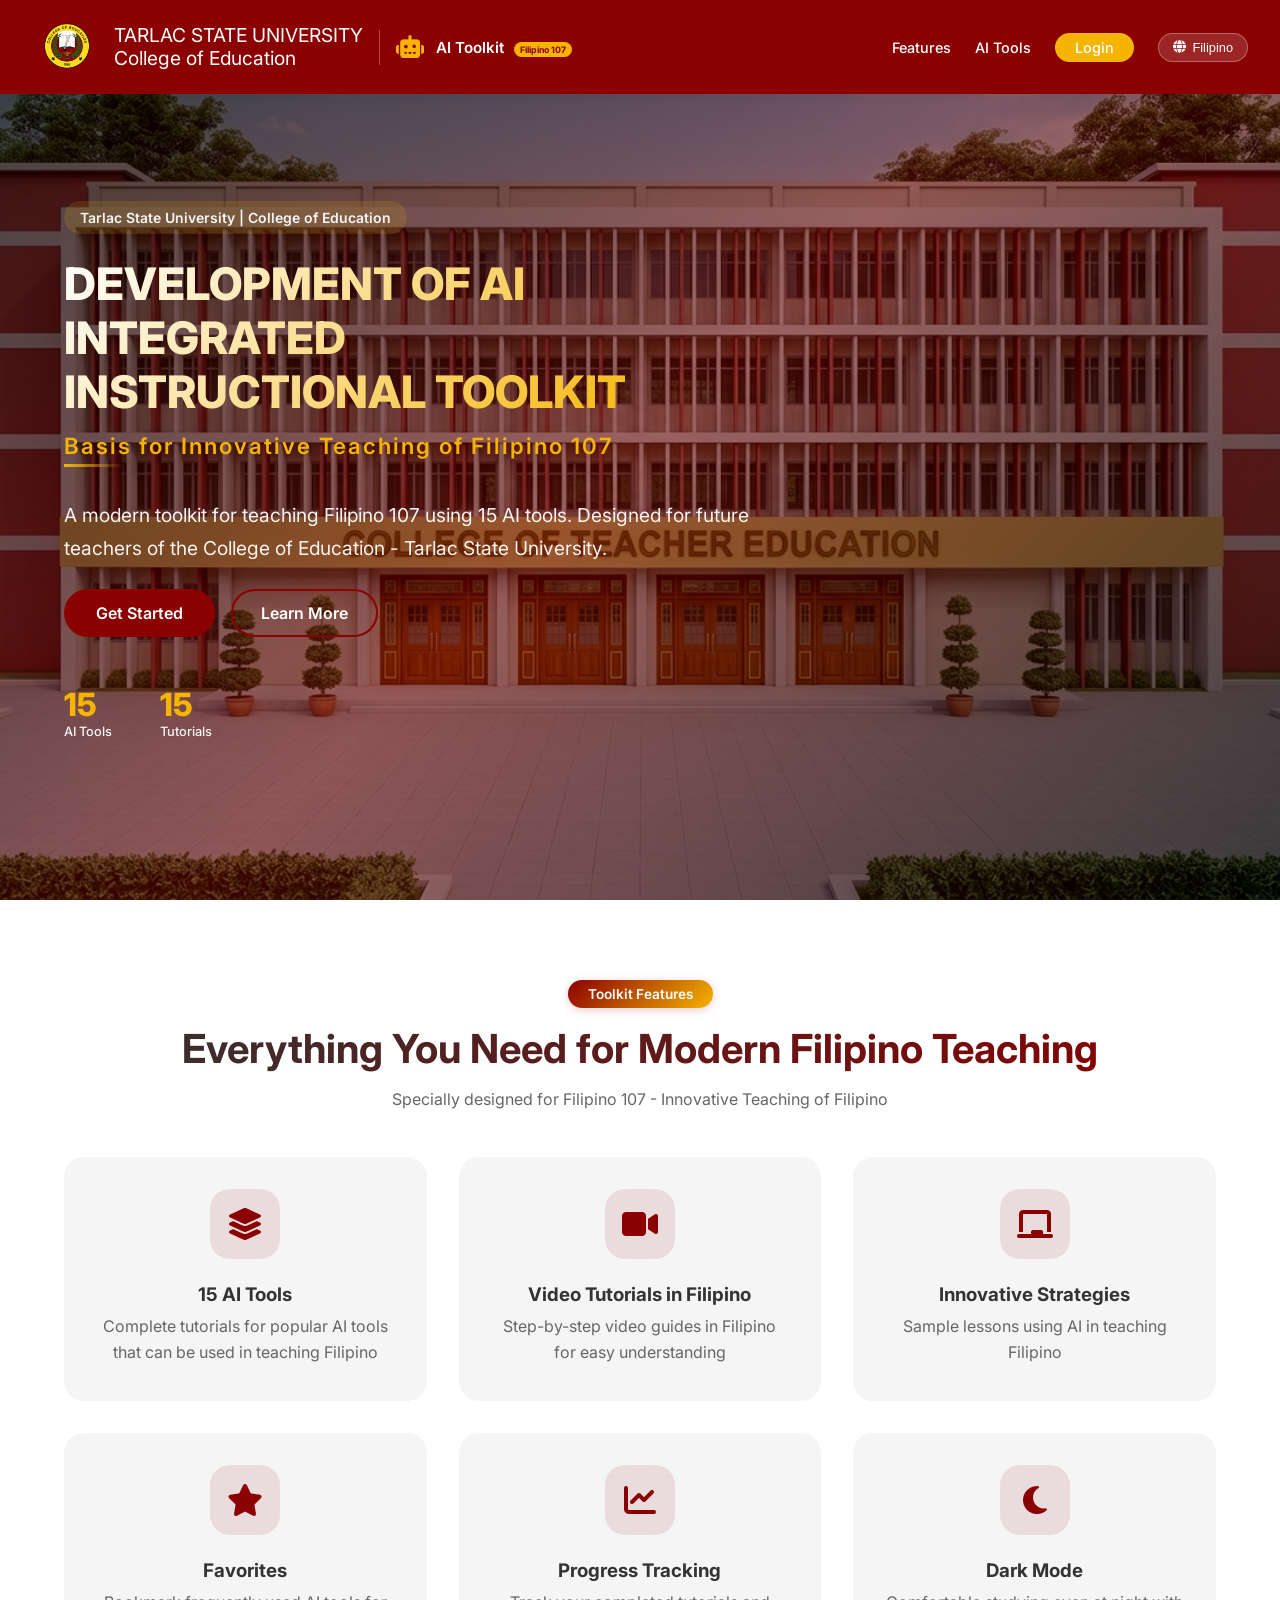
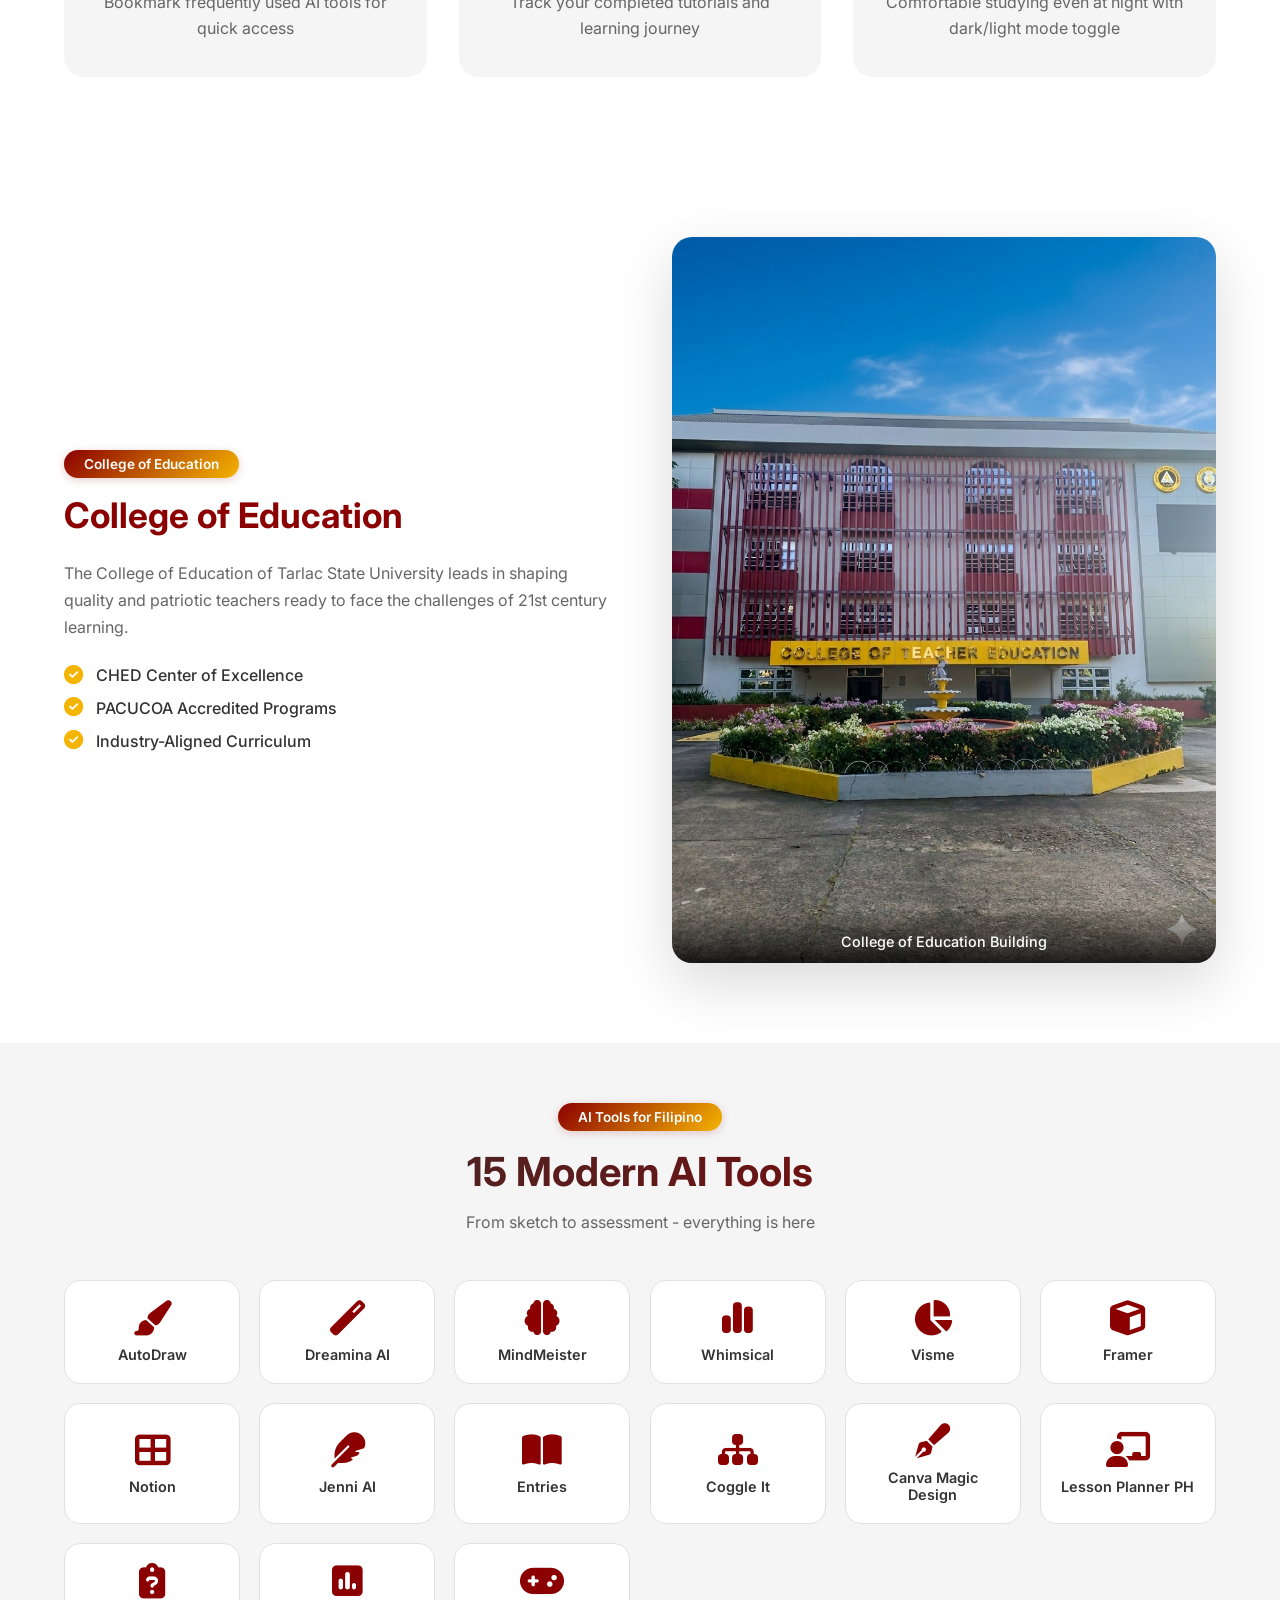
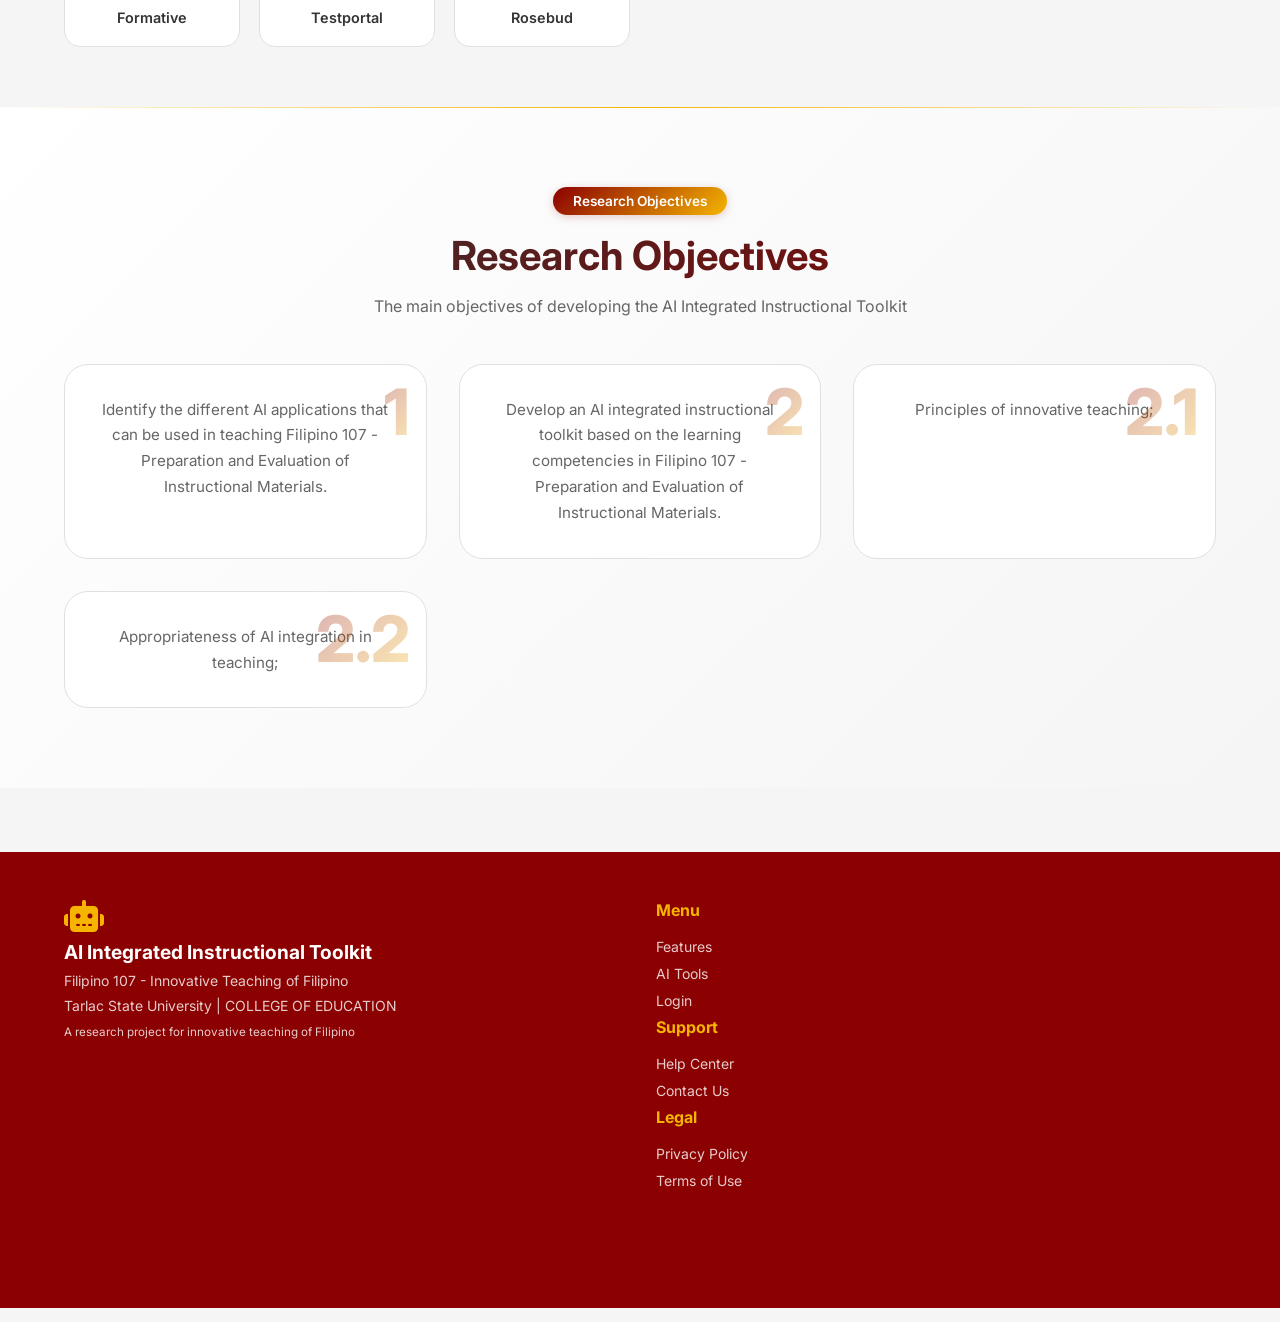
==== commit 41cbfb00: "new changes in index and dashboard" ====
--- a/index.html
+++ b/index.html
@@ -550,18 +550,18 @@
             <div class="footer-links">
                 <div class="link-group scroll-reveal">
                     <h4 data-key="footerMenu">Menu</h4>
-                    <a href="#features" class="hover-scale" data-key="footerFeatures">Features</a>
-                    <a href="#tools" class="hover-scale" data-key="footerTools">AI Tools</a>
-                    <a href="login.html" class="hover-scale" data-key="footerLogin">Login</a>
+                    <a href="#features" class="hover-scale" data-key="footerFeatures">Features</a><br>
+                    <a href="#tools" class="hover-scale" data-key="footerTools">AI Tools</a><br>
+                    <a href="login.html" class="hover-scale" data-key="footerLogin">Login</a><br>
                 </div>
                 <div class="link-group scroll-reveal">
                     <h4 data-key="footerSupport">Support</h4>
-                    <a href="#" class="hover-scale" data-key="footerHelp">Help Center</a>
-                    <a href="#" class="hover-scale" data-key="footerContact">Contact Us</a>
+                    <a href="#" class="hover-scale" data-key="footerHelp">Help Center</a><br>
+                    <a href="#" class="hover-scale" data-key="footerContact">Contact Us</a><br>
                 </div>
                 <div class="link-group scroll-reveal">
                     <h4 data-key="footerLegal">Legal</h4>
-                    <a href="#" class="hover-scale" data-key="footerPrivacy">Privacy Policy</a>
+                    <a href="#" class="hover-scale" data-key="footerPrivacy">Privacy Policy</a><br>
                     <a href="#" class="hover-scale" data-key="footerTerms">Terms of Use</a>
                 </div>
             </div>
